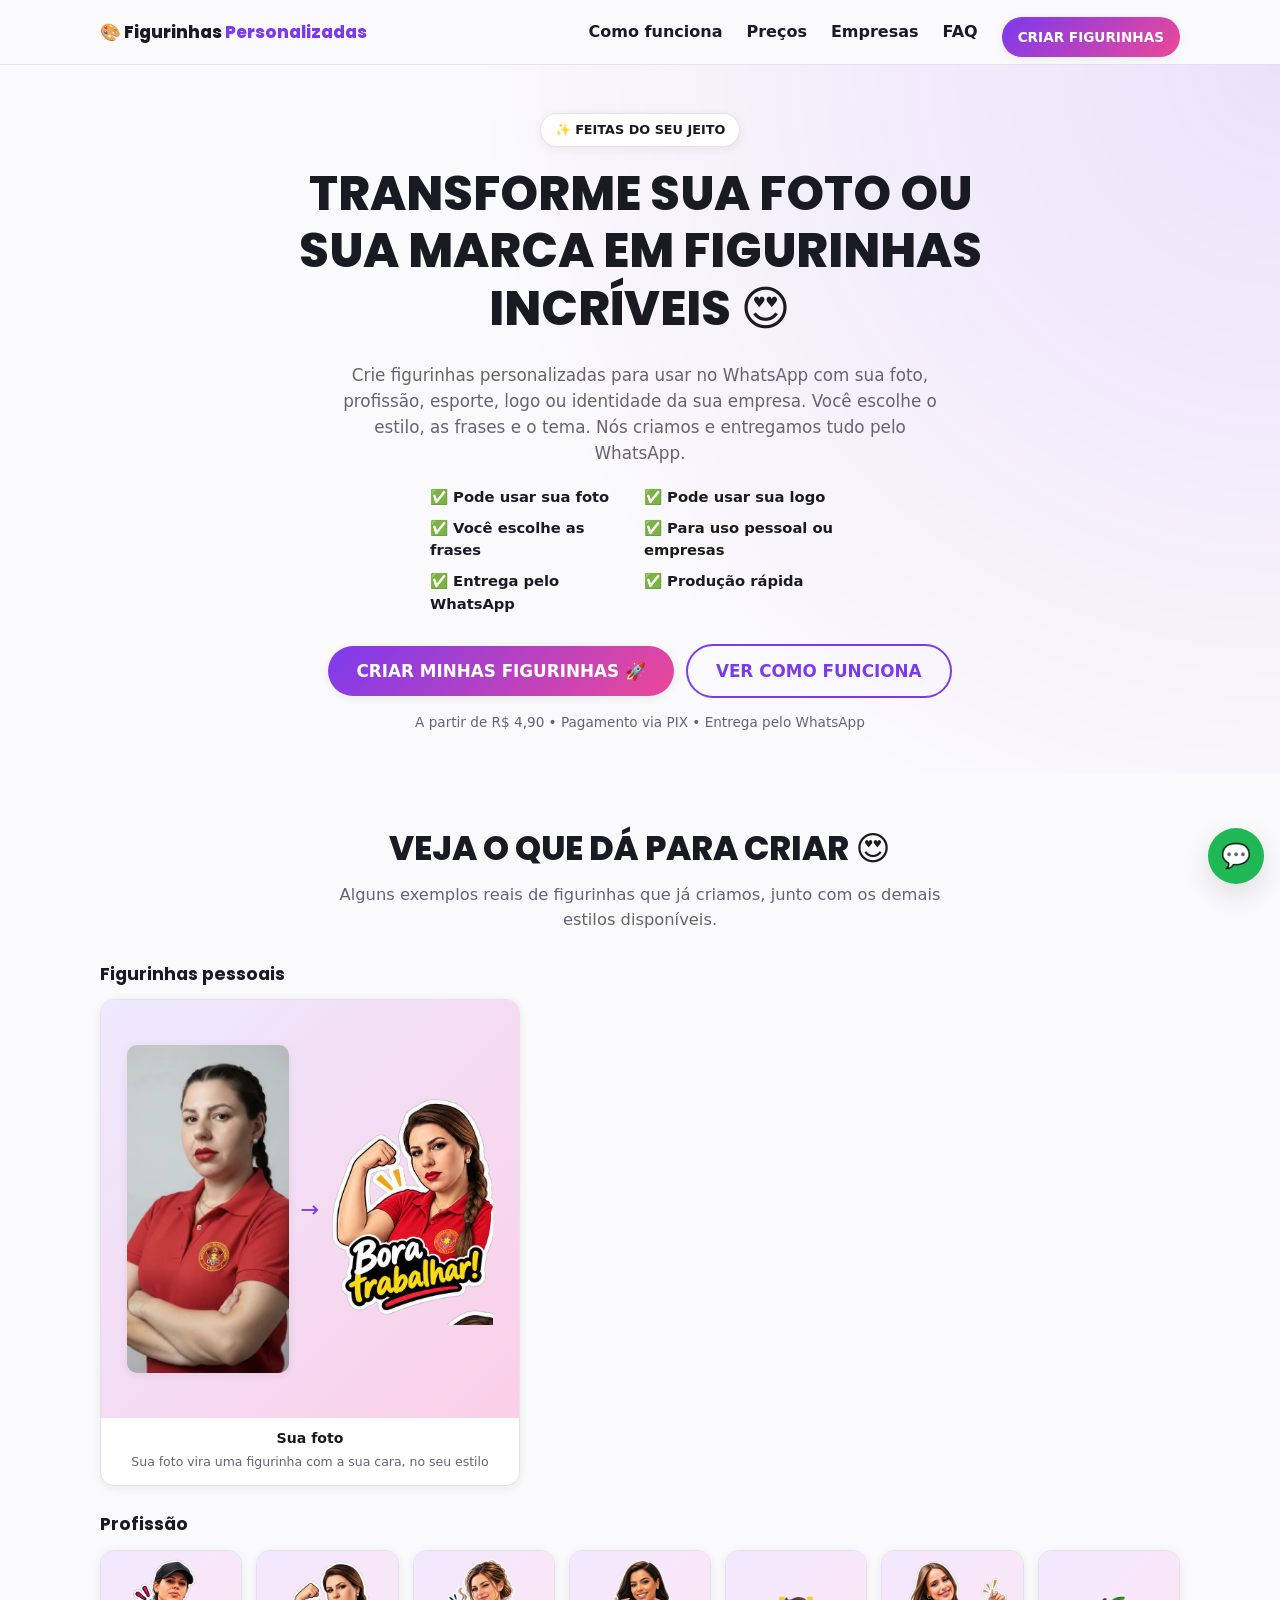
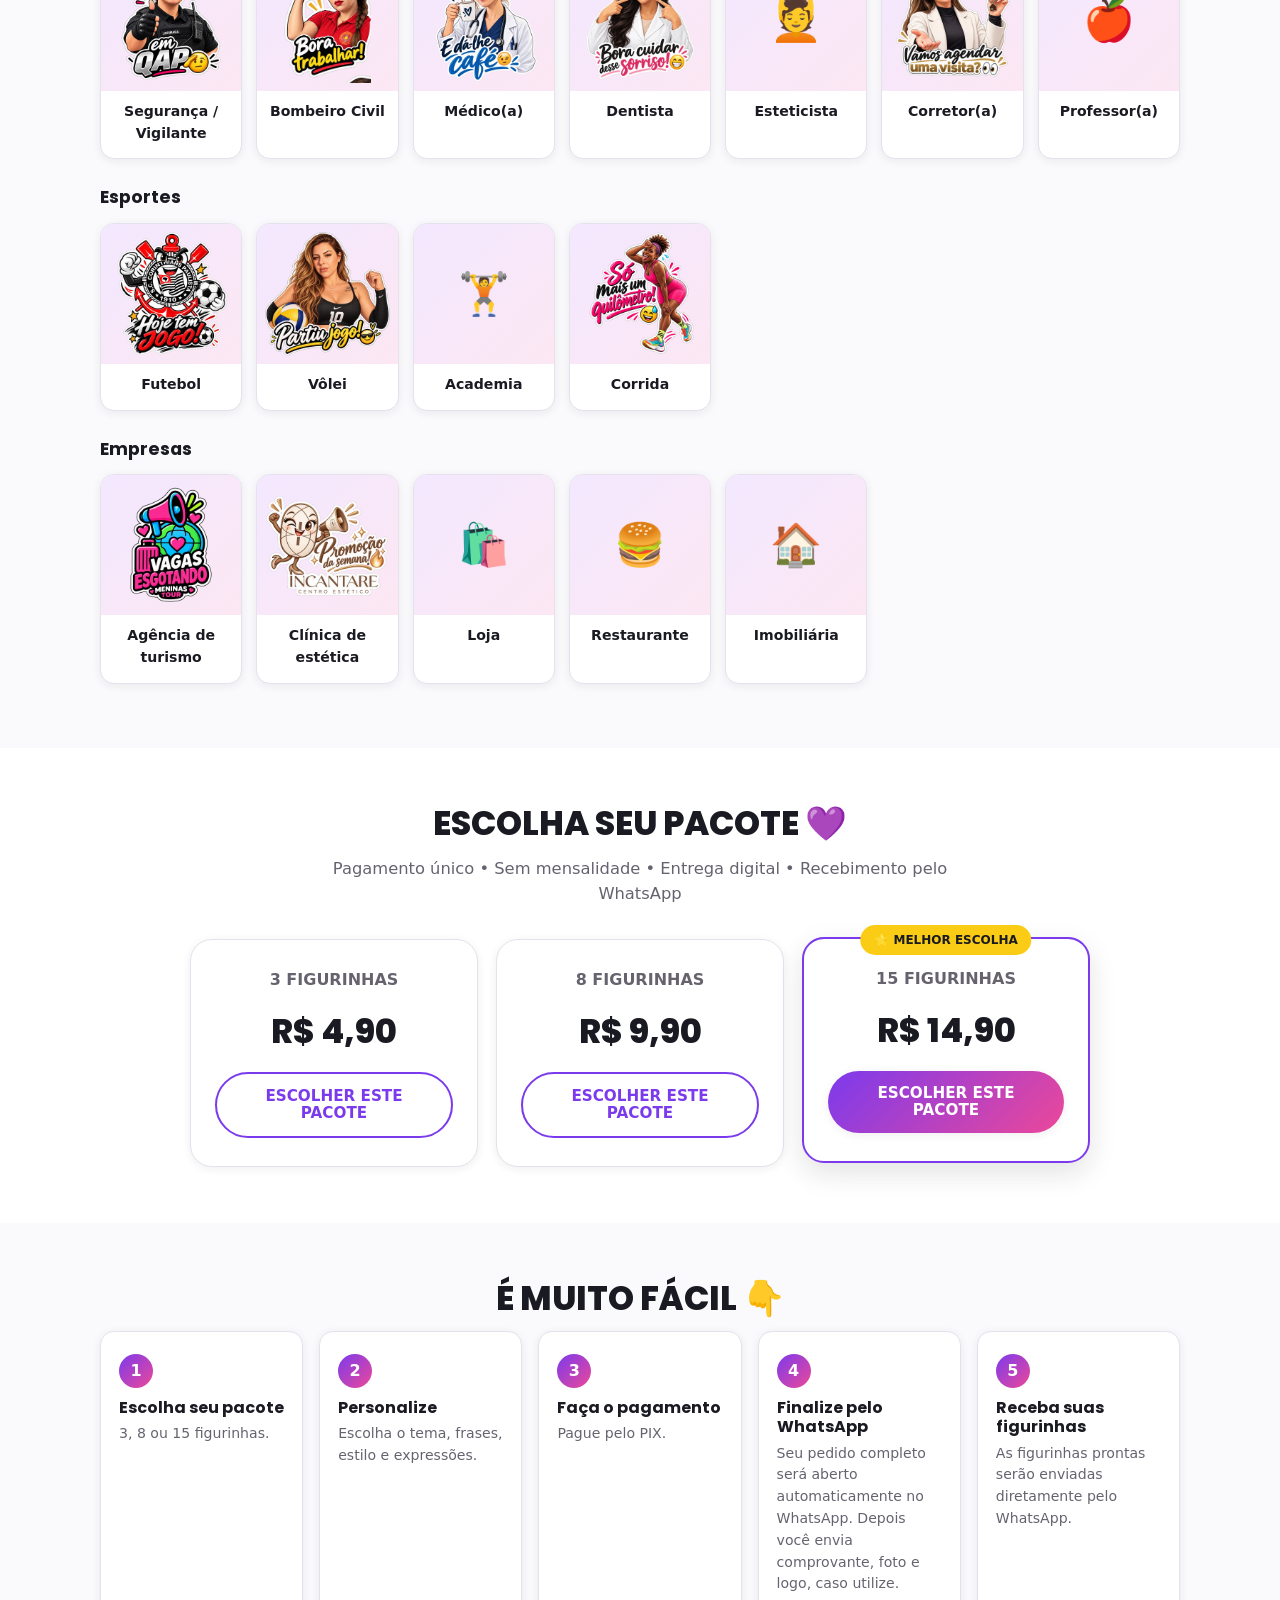
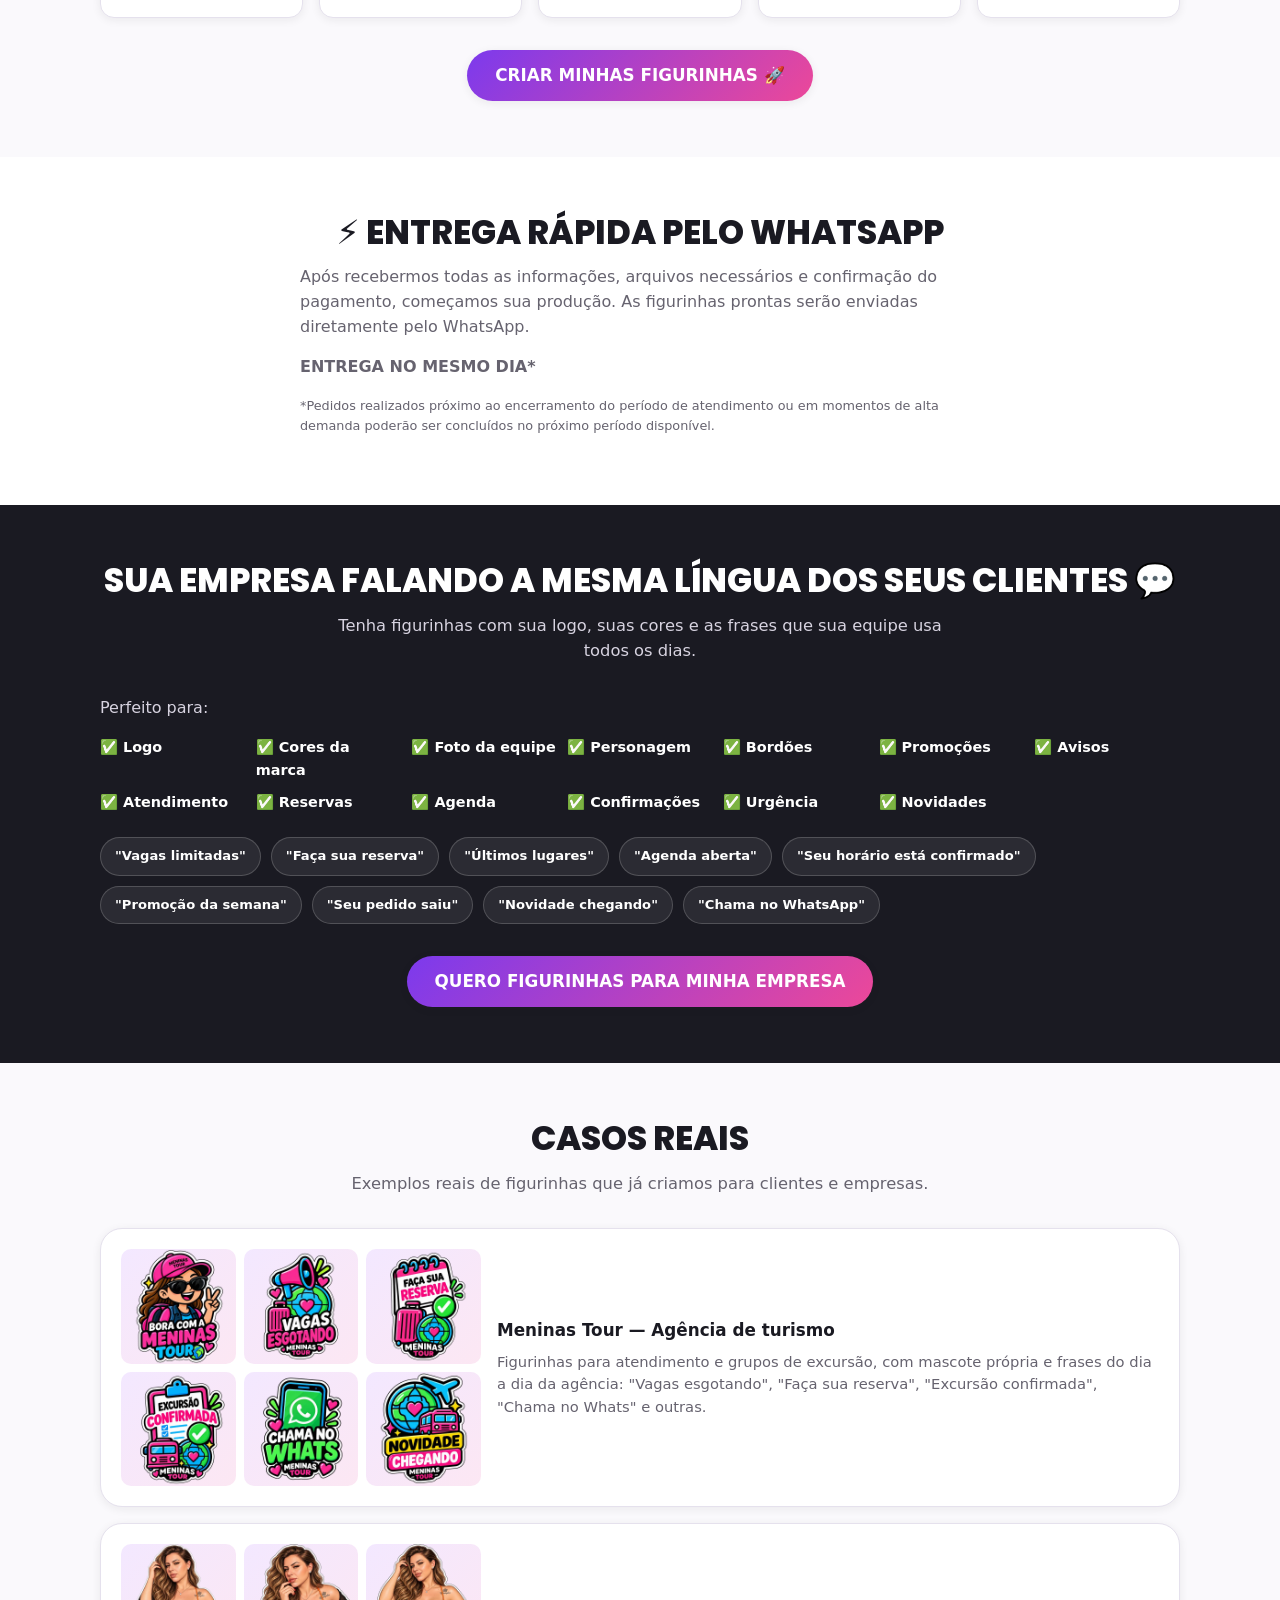
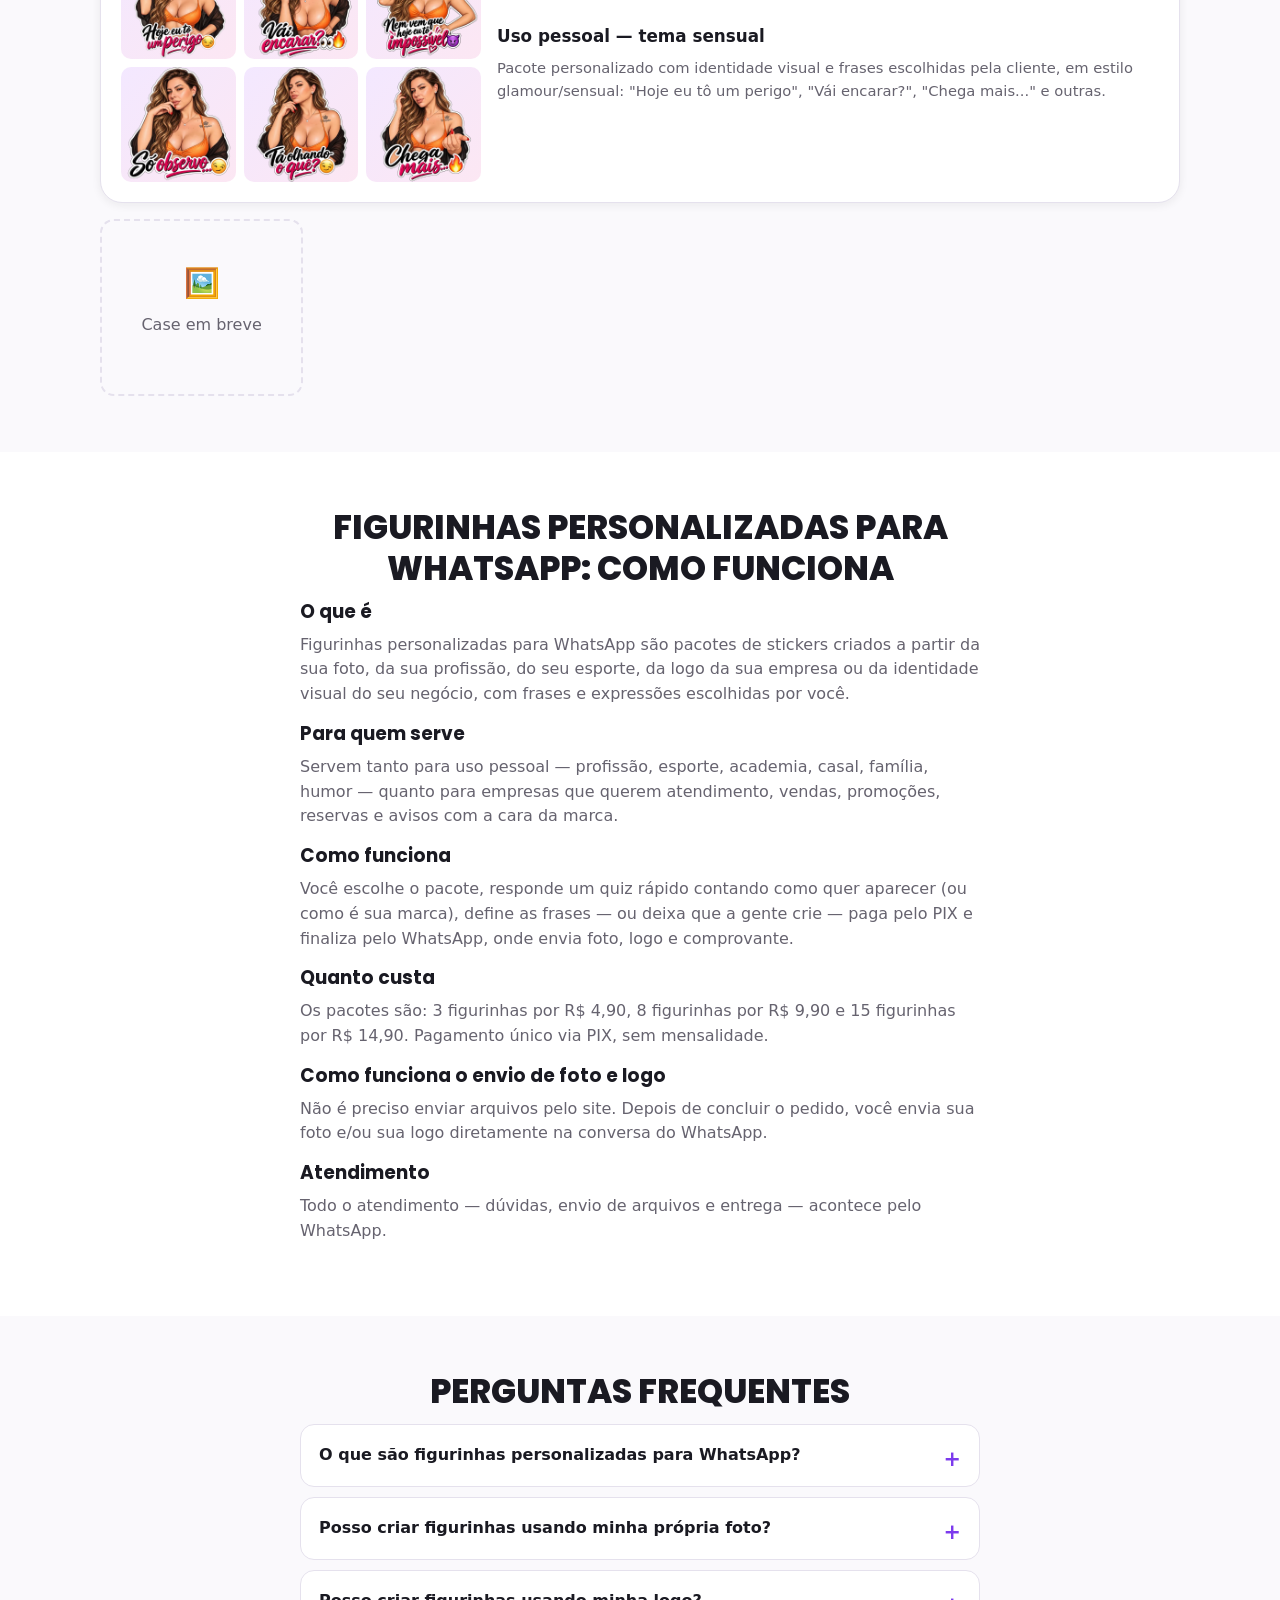
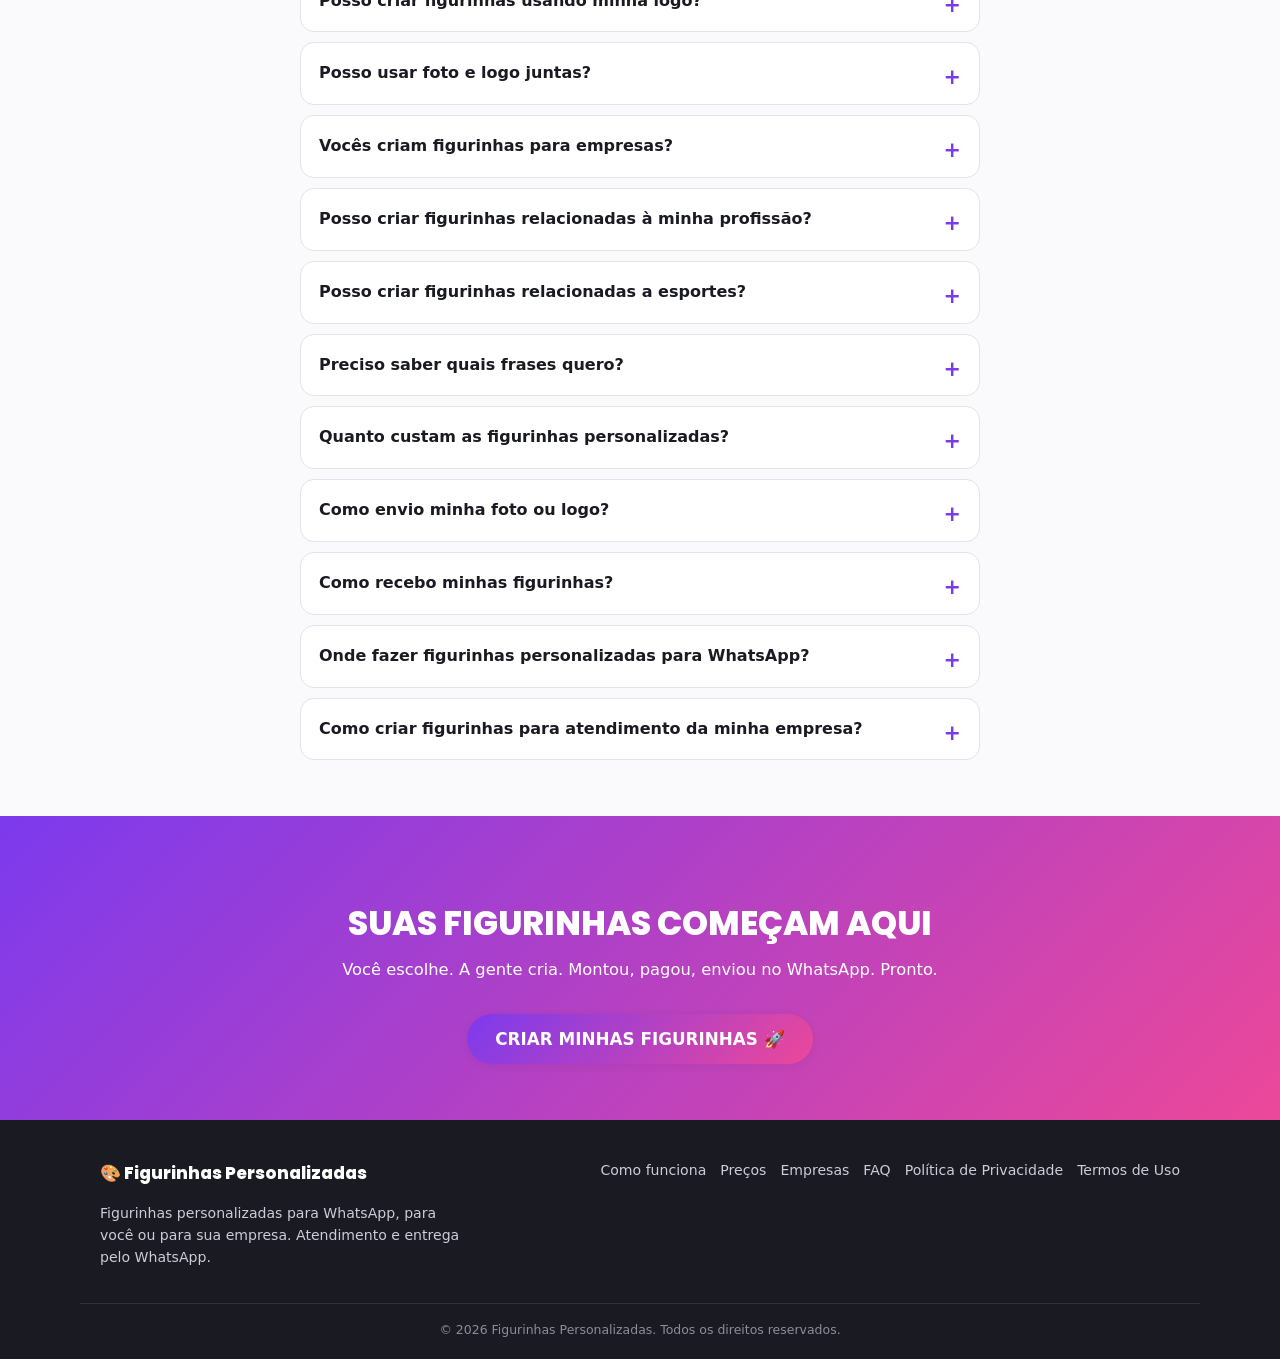
==== index.html @ 767bb5a0 "Adiciona foto real de corretor(a) de imóveis na seção Profissão Co-Authored-By: Claude Sonnet 5 <nor" ====
<!doctype html>
<html lang="pt-BR">
<head>
  <meta charset="UTF-8">
  <meta name="viewport" content="width=device-width, initial-scale=1, viewport-fit=cover">

  <title>Figurinhas Personalizadas para WhatsApp | Crie as Suas</title>
  <meta name="description" content="Crie figurinhas personalizadas para WhatsApp usando sua foto, profissão, esporte ou logo da empresa. Escolha suas frases e receba diretamente pelo WhatsApp.">
  <link rel="canonical" href="https://SEUDOMINIO.com/">
  <meta name="robots" content="index, follow">
  <meta name="author" content="Figurinhas Personalizadas">
  <meta name="theme-color" content="#1A1A22">

  <!-- Open Graph -->
  <meta property="og:type" content="website">
  <meta property="og:site_name" content="Figurinhas Personalizadas">
  <meta property="og:title" content="Figurinhas Personalizadas para WhatsApp | Crie as Suas">
  <meta property="og:description" content="Crie figurinhas personalizadas para WhatsApp usando sua foto, profissão, esporte ou logo da empresa. Escolha suas frases e receba diretamente pelo WhatsApp.">
  <meta property="og:url" content="https://SEUDOMINIO.com/">
  <meta property="og:image" content="https://SEUDOMINIO.com/assets/images/og-image.svg">
  <meta property="og:locale" content="pt_BR">

  <!-- Twitter Card -->
  <meta name="twitter:card" content="summary_large_image">
  <meta name="twitter:title" content="Figurinhas Personalizadas para WhatsApp | Crie as Suas">
  <meta name="twitter:description" content="Crie figurinhas personalizadas para WhatsApp usando sua foto, profissão, esporte ou logo da empresa.">
  <meta name="twitter:image" content="https://SEUDOMINIO.com/assets/images/og-image.svg">

  <!-- Ícones -->
  <link rel="icon" type="image/svg+xml" href="/assets/icons/favicon.svg">
  <link rel="apple-touch-icon" href="/assets/icons/favicon.svg">
  <link rel="manifest" href="/manifest.webmanifest">

  <!-- Fontes (peso mínimo, apenas para títulos) -->
  <link rel="preconnect" href="https://fonts.googleapis.com">
  <link rel="preconnect" href="https://fonts.gstatic.com" crossorigin>
  <link href="https://fonts.googleapis.com/css2?family=Poppins:wght@700;800&display=swap" rel="stylesheet">

  <link rel="stylesheet" href="/src/styles.css">

  <!-- Google Tag Manager -->
  <script>(function(w,d,s,l,i){w[l]=w[l]||[];w[l].push({'gtm.start':
  new Date().getTime(),event:'gtm.js'});var f=d.getElementsByTagName(s)[0],
  j=d.createElement(s),dl=l!='dataLayer'?'&l='+l:'';j.async=true;j.src=
  'https://www.googletagmanager.com/gtm.js?id='+i+dl;f.parentNode.insertBefore(j,f);
  })(window,document,'script','dataLayer','GTM-KJTQTVXZ');</script>
  <!-- End Google Tag Manager -->

  <!-- Schema.org: Organization -->
  <script type="application/ld+json">
  {
    "@context": "https://schema.org",
    "@type": "Organization",
    "name": "Figurinhas Personalizadas",
    "url": "https://SEUDOMINIO.com/",
    "logo": "https://SEUDOMINIO.com/assets/icons/favicon.svg",
    "description": "Criação de figurinhas personalizadas para WhatsApp, para uso pessoal e para empresas.",
    "areaServed": "BR",
    "availableLanguage": "pt-BR"
  }
  </script>

  <!-- Schema.org: WebSite -->
  <script type="application/ld+json">
  {
    "@context": "https://schema.org",
    "@type": "WebSite",
    "name": "Figurinhas Personalizadas",
    "url": "https://SEUDOMINIO.com/",
    "inLanguage": "pt-BR"
  }
  </script>

  <!-- Schema.org: Serviço e ofertas (pacotes) -->
  <script type="application/ld+json">
  {
    "@context": "https://schema.org",
    "@type": "Service",
    "serviceType": "Criação de figurinhas personalizadas para WhatsApp",
    "provider": {
      "@type": "Organization",
      "name": "Figurinhas Personalizadas"
    },
    "areaServed": "BR",
    "audience": {
      "@type": "Audience",
      "audienceType": "Pessoas físicas e empresas"
    },
    "offers": [
      { "@type": "Offer", "name": "Pacote com 3 figurinhas", "price": "4.90", "priceCurrency": "BRL", "availability": "https://schema.org/InStock" },
      { "@type": "Offer", "name": "Pacote com 8 figurinhas", "price": "9.90", "priceCurrency": "BRL", "availability": "https://schema.org/InStock" },
      { "@type": "Offer", "name": "Pacote com 15 figurinhas", "price": "14.90", "priceCurrency": "BRL", "availability": "https://schema.org/InStock" }
    ]
  }
  </script>

  <!-- Schema.org: FAQPage (reflete exatamente o conteúdo visível na seção FAQ) -->
  <script type="application/ld+json">
  {
    "@context": "https://schema.org",
    "@type": "FAQPage",
    "mainEntity": [
      { "@type": "Question", "name": "O que são figurinhas personalizadas para WhatsApp?", "acceptedAnswer": { "@type": "Answer", "text": "São figurinhas criadas especialmente para você ou sua empresa, utilizando sua foto, profissão, esporte, logo, identidade visual, frases e estilo." } },
      { "@type": "Question", "name": "Posso criar figurinhas usando minha própria foto?", "acceptedAnswer": { "@type": "Answer", "text": "Sim. Depois de finalizar seu pedido, você envia uma foto nítida pelo WhatsApp para utilizarmos como referência." } },
      { "@type": "Question", "name": "Posso criar figurinhas usando minha logo?", "acceptedAnswer": { "@type": "Answer", "text": "Sim. Empresas podem enviar sua logo e informar suas cores e estilo para criarmos figurinhas alinhadas à identidade da marca." } },
      { "@type": "Question", "name": "Posso usar foto e logo juntas?", "acceptedAnswer": { "@type": "Answer", "text": "Sim. É possível combinar personagem, foto, logo, cores da empresa e frases personalizadas." } },
      { "@type": "Question", "name": "Vocês criam figurinhas para empresas?", "acceptedAnswer": { "@type": "Answer", "text": "Sim. Criamos figurinhas para atendimento, vendas, promoções, reservas, avisos, grupos, clientes e outras necessidades comerciais." } },
      { "@type": "Question", "name": "Posso criar figurinhas relacionadas à minha profissão?", "acceptedAnswer": { "@type": "Answer", "text": "Sim. Podemos criar versões personalizadas para médicos, dentistas, corretores, esteticistas, professores, advogados, vendedores e diversas outras profissões." } },
      { "@type": "Question", "name": "Posso criar figurinhas relacionadas a esportes?", "acceptedAnswer": { "@type": "Answer", "text": "Sim. Futebol, vôlei, academia, corrida e diversos outros esportes podem ser utilizados como tema." } },
      { "@type": "Question", "name": "Preciso saber quais frases quero?", "acceptedAnswer": { "@type": "Answer", "text": "Não. Você pode escrever todas as frases, escolher somente algumas ou deixar que criemos as frases para você de acordo com seu estilo ou negócio." } },
      { "@type": "Question", "name": "Quanto custam as figurinhas personalizadas?", "acceptedAnswer": { "@type": "Answer", "text": "Atualmente os pacotes disponíveis são: 3 figurinhas por R$ 4,90, 8 figurinhas por R$ 9,90 e 15 figurinhas por R$ 14,90." } },
      { "@type": "Question", "name": "Como envio minha foto ou logo?", "acceptedAnswer": { "@type": "Answer", "text": "Depois de concluir o quiz e realizar o pagamento, você será direcionado para o WhatsApp. Basta enviar sua foto, logo e comprovante diretamente na conversa." } },
      { "@type": "Question", "name": "Como recebo minhas figurinhas?", "acceptedAnswer": { "@type": "Answer", "text": "As figurinhas prontas são enviadas diretamente pelo WhatsApp." } },
      { "@type": "Question", "name": "Onde fazer figurinhas personalizadas para WhatsApp?", "acceptedAnswer": { "@type": "Answer", "text": "Aqui mesmo: você monta seu pedido em poucos passos nesta página, paga pelo PIX e finaliza pelo WhatsApp." } },
      { "@type": "Question", "name": "Como criar figurinhas para atendimento da minha empresa?", "acceptedAnswer": { "@type": "Answer", "text": "Escolha a opção 'Para minha empresa' no quiz, informe seu segmento e conte como sua equipe atende os clientes. Criamos figurinhas com frases de atendimento, promoções e avisos." } }
    ]
  }
  </script>
</head>
<body>
  <a class="skip-link" href="#conteudo-principal">Pular para o conteúdo</a>

  <!-- Google Tag Manager (noscript) -->
  <noscript><iframe src="https://www.googletagmanager.com/ns.html?id=GTM-KJTQTVXZ"
  height="0" width="0" style="display:none;visibility:hidden"></iframe></noscript>
  <!-- End Google Tag Manager (noscript) -->

  <header class="site-header">
    <div class="container site-header-inner">
      <a href="#hero" class="brand">🎨 Figurinhas <span>Personalizadas</span></a>

      <button type="button" id="menu-toggle" class="menu-toggle" aria-expanded="false" aria-controls="site-nav" aria-label="Abrir menu">
        <span></span><span></span><span></span>
      </button>

      <nav id="site-nav" class="site-nav" aria-label="Navegação principal">
        <a href="#como-funciona">Como funciona</a>
        <a href="#precos">Preços</a>
        <a href="#empresas">Empresas</a>
        <a href="#faq">FAQ</a>
        <button type="button" class="btn btn-primary btn-sm" data-open-quiz>CRIAR FIGURINHAS</button>
      </nav>
    </div>
  </header>

  <main id="conteudo-principal">

    <!-- ============ HERO ============ -->
    <section id="hero" class="hero">
      <div class="container hero-inner">
        <span class="badge">✨ FEITAS DO SEU JEITO</span>
        <h1>TRANSFORME SUA FOTO OU SUA MARCA EM FIGURINHAS INCRÍVEIS 😍</h1>
        <p class="hero-subtitle">
          Crie figurinhas personalizadas para usar no WhatsApp com sua foto, profissão, esporte, logo ou identidade da sua empresa.
          Você escolhe o estilo, as frases e o tema. Nós criamos e entregamos tudo pelo WhatsApp.
        </p>

        <ul class="hero-highlights">
          <li>✅ Pode usar sua foto</li>
          <li>✅ Pode usar sua logo</li>
          <li>✅ Você escolhe as frases</li>
          <li>✅ Para uso pessoal ou empresas</li>
          <li>✅ Entrega pelo WhatsApp</li>
          <li>✅ Produção rápida</li>
        </ul>

        <div class="hero-ctas">
          <button type="button" class="btn btn-primary btn-lg" data-open-quiz>CRIAR MINHAS FIGURINHAS 🚀</button>
          <a href="#como-funciona" class="btn btn-outline btn-lg">VER COMO FUNCIONA</a>
        </div>
        <p class="hero-microtext">A partir de R$ 4,90 • Pagamento via PIX • Entrega pelo WhatsApp</p>

        <noscript>
          <p class="noscript-notice">Ative o JavaScript para usar o quiz interativo. Você também pode falar diretamente pelo WhatsApp usando o botão no canto da tela.</p>
        </noscript>
      </div>
    </section>

    <!-- ============ EXEMPLOS VISUAIS ============ -->
    <section id="exemplos" class="section">
      <div class="container">
        <h2 class="section-title">VEJA O QUE DÁ PARA CRIAR 😍</h2>
        <p class="section-subtitle">Alguns exemplos reais de figurinhas que já criamos, junto com os demais estilos disponíveis.</p>

        <h3 class="group-title">Figurinhas pessoais</h3>
        <div class="examples-grid">
          <figure class="example-card example-card--wide">
            <div class="example-visual example-visual--split">
              <img class="before-img" src="/assets/images/exemplo-antes-foto-real.webp" alt="Foto real de cliente antes de virar figurinha" loading="lazy" width="511" height="700">
              <span class="split-arrow" aria-hidden="true">→</span>
              <img class="after-img" src="/assets/images/exemplo-bombeiro-civil.webp" alt="Figurinha personalizada gerada a partir da foto, com a frase Bora trabalhar" loading="lazy" width="455" height="650">
            </div>
            <figcaption>
              <span class="example-title">Sua foto</span>
              <span class="example-desc">Sua foto vira uma figurinha com a sua cara, no seu estilo</span>
            </figcaption>
          </figure>
        </div>

        <h3 class="group-title">Profissão</h3>
        <div class="examples-grid">
          <figure class="example-card">
            <div class="example-visual"><img src="/assets/images/exemplo-seguranca-vigilante.webp" alt="Figurinha personalizada de segurança/vigilante com a frase Em QAP" loading="lazy" width="700" height="700"></div>
            <figcaption><span class="example-title">Segurança / Vigilante</span></figcaption>
          </figure>
          <figure class="example-card">
            <div class="example-visual"><img src="/assets/images/exemplo-bombeiro-civil.webp" alt="Figurinha personalizada de bombeiro civil com a frase Bora trabalhar" loading="lazy" width="455" height="650"></div>
            <figcaption><span class="example-title">Bombeiro Civil</span></figcaption>
          </figure>
          <figure class="example-card">
            <div class="example-visual"><img src="/assets/images/exemplo-medica.webp" alt="Figurinha personalizada de médica com jaleco e estetoscópio com a frase E dá-lhe café" loading="lazy" width="700" height="700"></div>
            <figcaption><span class="example-title">Médico(a)</span></figcaption>
          </figure>
          <figure class="example-card">
            <div class="example-visual"><img src="/assets/images/exemplo-dentista.webp" alt="Figurinha personalizada de dentista de jaleco com a frase Bora cuidar desse sorriso" loading="lazy" width="700" height="700"></div>
            <figcaption><span class="example-title">Dentista</span></figcaption>
          </figure>
          <figure class="example-card"><div class="example-visual" aria-hidden="true">💆</div><figcaption><span class="example-title">Esteticista</span></figcaption></figure>
          <figure class="example-card">
            <div class="example-visual"><img src="/assets/images/exemplo-corretor.webp" alt="Figurinha personalizada de corretora de imóveis com a frase Vamos agendar uma visita" loading="lazy" width="700" height="700"></div>
            <figcaption><span class="example-title">Corretor(a)</span></figcaption>
          </figure>
          <figure class="example-card"><div class="example-visual" aria-hidden="true">🍎</div><figcaption><span class="example-title">Professor(a)</span></figcaption></figure>
        </div>

        <h3 class="group-title">Esportes</h3>
        <div class="examples-grid">
          <figure class="example-card">
            <div class="example-visual"><img src="/assets/images/exemplo-futebol.webp" alt="Figurinha personalizada de torcedor de futebol com a frase Hoje tem jogo" loading="lazy" width="700" height="700"></div>
            <figcaption><span class="example-title">Futebol</span></figcaption>
          </figure>
          <figure class="example-card">
            <div class="example-visual"><img src="/assets/images/exemplo-volei.webp" alt="Figurinha personalizada de jogadora de vôlei com a frase Partiu jogo" loading="lazy" width="700" height="700"></div>
            <figcaption><span class="example-title">Vôlei</span></figcaption>
          </figure>
          <figure class="example-card"><div class="example-visual" aria-hidden="true">🏋️</div><figcaption><span class="example-title">Academia</span></figcaption></figure>
          <figure class="example-card">
            <div class="example-visual"><img src="/assets/images/exemplo-corrida.webp" alt="Figurinha personalizada de corredora com a frase Só mais um quilômetro" loading="lazy" width="700" height="700"></div>
            <figcaption><span class="example-title">Corrida</span></figcaption>
          </figure>
        </div>

        <h3 class="group-title">Empresas</h3>
        <div class="examples-grid">
          <figure class="example-card">
            <div class="example-visual"><img src="/assets/images/exemplo-agencia-turismo.webp" alt="Figurinha personalizada da Meninas Tour, agência de turismo, com a frase Vagas esgotando" loading="lazy" width="700" height="700"></div>
            <figcaption><span class="example-title">Agência de turismo</span></figcaption>
          </figure>
          <figure class="example-card">
            <div class="example-visual"><img src="/assets/images/exemplo-clinica-estetica.webp" alt="Figurinha com mascote da Incantare Centro Estético com a frase Promoção da semana" loading="lazy" width="700" height="700"></div>
            <figcaption><span class="example-title">Clínica de estética</span></figcaption>
          </figure>
          <figure class="example-card"><div class="example-visual" aria-hidden="true">🛍️</div><figcaption><span class="example-title">Loja</span></figcaption></figure>
          <figure class="example-card"><div class="example-visual" aria-hidden="true">🍔</div><figcaption><span class="example-title">Restaurante</span></figcaption></figure>
          <figure class="example-card"><div class="example-visual" aria-hidden="true">🏠</div><figcaption><span class="example-title">Imobiliária</span></figcaption></figure>
        </div>
      </div>
    </section>

    <!-- ============ PREÇOS ============ -->
    <!-- Sincronize sempre estes valores com PLANS em src/config.js -->
    <section id="precos" class="section section--alt">
      <div class="container">
        <h2 class="section-title">ESCOLHA SEU PACOTE 💜</h2>
        <p class="section-subtitle">Pagamento único • Sem mensalidade • Entrega digital • Recebimento pelo WhatsApp</p>

        <div class="pricing-grid">
          <div class="pricing-card">
            <span class="pricing-qty">3 FIGURINHAS</span>
            <span class="pricing-price">R$ 4,90</span>
            <button type="button" class="btn btn-outline btn-block" data-open-quiz data-package="3">ESCOLHER ESTE PACOTE</button>
          </div>
          <div class="pricing-card">
            <span class="pricing-qty">8 FIGURINHAS</span>
            <span class="pricing-price">R$ 9,90</span>
            <button type="button" class="btn btn-outline btn-block" data-open-quiz data-package="8">ESCOLHER ESTE PACOTE</button>
          </div>
          <div class="pricing-card pricing-card--highlight">
            <span class="pricing-badge">⭐ MELHOR ESCOLHA</span>
            <span class="pricing-qty">15 FIGURINHAS</span>
            <span class="pricing-price">R$ 14,90</span>
            <button type="button" class="btn btn-primary btn-block" data-open-quiz data-package="15">ESCOLHER ESTE PACOTE</button>
          </div>
        </div>
      </div>
    </section>

    <!-- ============ COMO FUNCIONA ============ -->
    <section id="como-funciona" class="section">
      <div class="container">
        <h2 class="section-title">É MUITO FÁCIL 👇</h2>

        <ol class="steps-list">
          <li class="step-card">
            <span class="step-number">1</span>
            <h3>Escolha seu pacote</h3>
            <p>3, 8 ou 15 figurinhas.</p>
          </li>
          <li class="step-card">
            <span class="step-number">2</span>
            <h3>Personalize</h3>
            <p>Escolha o tema, frases, estilo e expressões.</p>
          </li>
          <li class="step-card">
            <span class="step-number">3</span>
            <h3>Faça o pagamento</h3>
            <p>Pague pelo PIX.</p>
          </li>
          <li class="step-card">
            <span class="step-number">4</span>
            <h3>Finalize pelo WhatsApp</h3>
            <p>Seu pedido completo será aberto automaticamente no WhatsApp. Depois você envia comprovante, foto e logo, caso utilize.</p>
          </li>
          <li class="step-card">
            <span class="step-number">5</span>
            <h3>Receba suas figurinhas</h3>
            <p>As figurinhas prontas serão enviadas diretamente pelo WhatsApp.</p>
          </li>
        </ol>

        <div class="center-cta">
          <button type="button" class="btn btn-primary btn-lg" data-open-quiz>CRIAR MINHAS FIGURINHAS 🚀</button>
        </div>
      </div>
    </section>

    <!-- ============ ENTREGA ============ -->
    <section class="section section--alt">
      <div class="container narrow">
        <h2 class="section-title">⚡ ENTREGA RÁPIDA PELO WHATSAPP</h2>
        <p class="section-paragraph">
          Após recebermos todas as informações, arquivos necessários e confirmação do pagamento, começamos sua produção.
          As figurinhas prontas serão enviadas diretamente pelo WhatsApp.
        </p>
        <p class="section-paragraph"><strong>ENTREGA NO MESMO DIA*</strong></p>
        <p class="fine-print">*Pedidos realizados próximo ao encerramento do período de atendimento ou em momentos de alta demanda poderão ser concluídos no próximo período disponível.</p>
      </div>
    </section>

    <!-- ============ EMPRESAS ============ -->
    <section id="empresas" class="section section--dark">
      <div class="container">
        <h2 class="section-title">SUA EMPRESA FALANDO A MESMA LÍNGUA DOS SEUS CLIENTES 💬</h2>
        <p class="section-subtitle">Tenha figurinhas com sua logo, suas cores e as frases que sua equipe usa todos os dias.</p>

        <p class="section-paragraph">Perfeito para:</p>
        <ul class="check-grid">
          <li>✅ Logo</li>
          <li>✅ Cores da marca</li>
          <li>✅ Foto da equipe</li>
          <li>✅ Personagem</li>
          <li>✅ Bordões</li>
          <li>✅ Promoções</li>
          <li>✅ Avisos</li>
          <li>✅ Atendimento</li>
          <li>✅ Reservas</li>
          <li>✅ Agenda</li>
          <li>✅ Confirmações</li>
          <li>✅ Urgência</li>
          <li>✅ Novidades</li>
        </ul>

        <div class="chips-row">
          <span class="chip">"Vagas limitadas"</span>
          <span class="chip">"Faça sua reserva"</span>
          <span class="chip">"Últimos lugares"</span>
          <span class="chip">"Agenda aberta"</span>
          <span class="chip">"Seu horário está confirmado"</span>
          <span class="chip">"Promoção da semana"</span>
          <span class="chip">"Seu pedido saiu"</span>
          <span class="chip">"Novidade chegando"</span>
          <span class="chip">"Chama no WhatsApp"</span>
        </div>

        <div class="center-cta">
          <button type="button" class="btn btn-primary btn-lg" data-open-quiz data-order-type="business">QUERO FIGURINHAS PARA MINHA EMPRESA</button>
        </div>
      </div>
    </section>

    <!-- ============ CASOS REAIS (estrutura preparada) ============ -->
    <section id="casos" class="section">
      <div class="container">
        <h2 class="section-title">CASOS REAIS</h2>
        <p class="section-subtitle">Exemplos reais de figurinhas que já criamos para clientes e empresas.</p>
        <div class="cases-grid">
          <div class="case-card case-card--real">
            <div class="case-gallery">
              <img src="/assets/images/casos/meninas-tour/06-mascote.webp" alt="Mascote da Meninas Tour, agência de turismo" loading="lazy" width="500" height="500">
              <img src="/assets/images/casos/meninas-tour/01-vagas-esgotando.webp" alt="Figurinha Meninas Tour: Vagas esgotando" loading="lazy" width="500" height="500">
              <img src="/assets/images/casos/meninas-tour/03-faca-sua-reserva.webp" alt="Figurinha Meninas Tour: Faça sua reserva" loading="lazy" width="500" height="500">
              <img src="/assets/images/casos/meninas-tour/04-excursao-confirmada.webp" alt="Figurinha Meninas Tour: Excursão confirmada" loading="lazy" width="500" height="500">
              <img src="/assets/images/casos/meninas-tour/05-chama-no-whats.webp" alt="Figurinha Meninas Tour: Chama no Whats" loading="lazy" width="500" height="500">
              <img src="/assets/images/casos/meninas-tour/02-novidade-chegando.webp" alt="Figurinha Meninas Tour: Novidade chegando" loading="lazy" width="500" height="500">
            </div>
            <div class="case-info">
              <span class="case-segment">Meninas Tour — Agência de turismo</span>
              <p class="case-desc">Figurinhas para atendimento e grupos de excursão, com mascote própria e frases do dia a dia da agência: "Vagas esgotando", "Faça sua reserva", "Excursão confirmada", "Chama no Whats" e outras.</p>
            </div>
          </div>
          <div class="case-card case-card--real">
            <div class="case-gallery">
              <img src="/assets/images/casos/pacote-sensual/01-hoje-eu-to-um-perigo.webp" alt="Figurinha personalizada estilo sensual com a frase Hoje eu tô um perigo" loading="lazy" width="500" height="500">
              <img src="/assets/images/casos/pacote-sensual/02-vai-encarar.webp" alt="Figurinha personalizada estilo sensual com a frase Vái encarar" loading="lazy" width="500" height="500">
              <img src="/assets/images/casos/pacote-sensual/03-hoje-eu-to-impossivel.webp" alt="Figurinha personalizada estilo sensual com a frase Hoje eu tô impossível" loading="lazy" width="500" height="500">
              <img src="/assets/images/casos/pacote-sensual/04-so-observo.webp" alt="Figurinha personalizada estilo sensual com a frase Só observo" loading="lazy" width="500" height="500">
              <img src="/assets/images/casos/pacote-sensual/05-ta-olhando-o-que.webp" alt="Figurinha personalizada estilo sensual com a frase Tá olhando o quê" loading="lazy" width="500" height="500">
              <img src="/assets/images/casos/pacote-sensual/06-chega-mais.webp" alt="Figurinha personalizada estilo sensual com a frase Chega mais" loading="lazy" width="500" height="500">
            </div>
            <div class="case-info">
              <span class="case-segment">Uso pessoal — tema sensual</span>
              <p class="case-desc">Pacote personalizado com identidade visual e frases escolhidas pela cliente, em estilo glamour/sensual: "Hoje eu tô um perigo", "Vái encarar?", "Chega mais..." e outras.</p>
            </div>
          </div>
          <div class="case-card case-card--empty">
            <span class="case-placeholder-icon">🖼️</span>
            <p>Case em breve</p>
          </div>
        </div>
      </div>
    </section>

    <!-- ============ CONTEÚDO PARA BUSCA / IA (GEO) ============ -->
    <section class="section section--alt">
      <div class="container narrow">
        <h2 class="section-title">FIGURINHAS PERSONALIZADAS PARA WHATSAPP: COMO FUNCIONA</h2>

        <h3>O que é</h3>
        <p class="section-paragraph">Figurinhas personalizadas para WhatsApp são pacotes de stickers criados a partir da sua foto, da sua profissão, do seu esporte, da logo da sua empresa ou da identidade visual do seu negócio, com frases e expressões escolhidas por você.</p>

        <h3>Para quem serve</h3>
        <p class="section-paragraph">Servem tanto para uso pessoal — profissão, esporte, academia, casal, família, humor — quanto para empresas que querem atendimento, vendas, promoções, reservas e avisos com a cara da marca.</p>

        <h3>Como funciona</h3>
        <p class="section-paragraph">Você escolhe o pacote, responde um quiz rápido contando como quer aparecer (ou como é sua marca), define as frases — ou deixa que a gente crie — paga pelo PIX e finaliza pelo WhatsApp, onde envia foto, logo e comprovante.</p>

        <h3>Quanto custa</h3>
        <p class="section-paragraph">Os pacotes são: 3 figurinhas por R$ 4,90, 8 figurinhas por R$ 9,90 e 15 figurinhas por R$ 14,90. Pagamento único via PIX, sem mensalidade.</p>

        <h3>Como funciona o envio de foto e logo</h3>
        <p class="section-paragraph">Não é preciso enviar arquivos pelo site. Depois de concluir o pedido, você envia sua foto e/ou sua logo diretamente na conversa do WhatsApp.</p>

        <h3>Atendimento</h3>
        <p class="section-paragraph">Todo o atendimento — dúvidas, envio de arquivos e entrega — acontece pelo WhatsApp.</p>
      </div>
    </section>

    <!-- ============ FAQ ============ -->
    <section id="faq" class="section">
      <div class="container narrow">
        <h2 class="section-title">PERGUNTAS FREQUENTES</h2>

        <div class="faq-list">
          <details class="faq-item">
            <summary>O que são figurinhas personalizadas para WhatsApp?</summary>
            <p>São figurinhas criadas especialmente para você ou sua empresa, utilizando sua foto, profissão, esporte, logo, identidade visual, frases e estilo.</p>
          </details>
          <details class="faq-item">
            <summary>Posso criar figurinhas usando minha própria foto?</summary>
            <p>Sim. Depois de finalizar seu pedido, você envia uma foto nítida pelo WhatsApp para utilizarmos como referência.</p>
          </details>
          <details class="faq-item">
            <summary>Posso criar figurinhas usando minha logo?</summary>
            <p>Sim. Empresas podem enviar sua logo e informar suas cores e estilo para criarmos figurinhas alinhadas à identidade da marca.</p>
          </details>
          <details class="faq-item">
            <summary>Posso usar foto e logo juntas?</summary>
            <p>Sim. É possível combinar personagem, foto, logo, cores da empresa e frases personalizadas.</p>
          </details>
          <details class="faq-item">
            <summary>Vocês criam figurinhas para empresas?</summary>
            <p>Sim. Criamos figurinhas para atendimento, vendas, promoções, reservas, avisos, grupos, clientes e outras necessidades comerciais.</p>
          </details>
          <details class="faq-item">
            <summary>Posso criar figurinhas relacionadas à minha profissão?</summary>
            <p>Sim. Podemos criar versões personalizadas para médicos, dentistas, corretores, esteticistas, professores, advogados, vendedores e diversas outras profissões.</p>
          </details>
          <details class="faq-item">
            <summary>Posso criar figurinhas relacionadas a esportes?</summary>
            <p>Sim. Futebol, vôlei, academia, corrida e diversos outros esportes podem ser utilizados como tema.</p>
          </details>
          <details class="faq-item">
            <summary>Preciso saber quais frases quero?</summary>
            <p>Não. Você pode escrever todas as frases, escolher somente algumas ou deixar que criemos as frases para você de acordo com seu estilo ou negócio.</p>
          </details>
          <details class="faq-item">
            <summary>Quanto custam as figurinhas personalizadas?</summary>
            <p>Atualmente os pacotes disponíveis são: 3 figurinhas por R$ 4,90, 8 figurinhas por R$ 9,90 e 15 figurinhas por R$ 14,90.</p>
          </details>
          <details class="faq-item">
            <summary>Como envio minha foto ou logo?</summary>
            <p>Depois de concluir o quiz e realizar o pagamento, você será direcionado para o WhatsApp. Basta enviar sua foto, logo e comprovante diretamente na conversa.</p>
          </details>
          <details class="faq-item">
            <summary>Como recebo minhas figurinhas?</summary>
            <p>As figurinhas prontas são enviadas diretamente pelo WhatsApp.</p>
          </details>
          <details class="faq-item">
            <summary>Onde fazer figurinhas personalizadas para WhatsApp?</summary>
            <p>Aqui mesmo: você monta seu pedido em poucos passos nesta página, paga pelo PIX e finaliza pelo WhatsApp.</p>
          </details>
          <details class="faq-item">
            <summary>Como criar figurinhas para atendimento da minha empresa?</summary>
            <p>Escolha a opção "Para minha empresa" no quiz, informe seu segmento e conte como sua equipe atende os clientes. Criamos figurinhas com frases de atendimento, promoções e avisos.</p>
          </details>
        </div>
      </div>
    </section>

    <!-- ============ CTA FINAL ============ -->
    <section class="section cta-final">
      <div class="container narrow center-cta">
        <h2 class="section-title">SUAS FIGURINHAS COMEÇAM AQUI</h2>
        <p class="section-subtitle">Você escolhe. A gente cria. Montou, pagou, enviou no WhatsApp. Pronto.</p>
        <button type="button" class="btn btn-primary btn-lg" data-open-quiz>CRIAR MINHAS FIGURINHAS 🚀</button>
      </div>
    </section>
  </main>

  <footer class="site-footer">
    <div class="container footer-inner">
      <div>
        <p class="brand">🎨 Figurinhas Personalizadas</p>
        <p class="footer-text">Figurinhas personalizadas para WhatsApp, para você ou para sua empresa. Atendimento e entrega pelo WhatsApp.</p>
      </div>
      <nav class="footer-links" aria-label="Links do rodapé">
        <a href="#como-funciona">Como funciona</a>
        <a href="#precos">Preços</a>
        <a href="#empresas">Empresas</a>
        <a href="#faq">FAQ</a>
        <a href="/privacy/">Política de Privacidade</a>
        <a href="/terms/">Termos de Uso</a>
      </nav>
    </div>
    <p class="footer-copy">© <span id="footer-year"></span> Figurinhas Personalizadas. Todos os direitos reservados.</p>
  </footer>

  <!-- ============ BOTÃO FLUTUANTE WHATSAPP ============ -->
  <button type="button" class="whatsapp-float" data-generic-whatsapp aria-label="Falar no WhatsApp">💬</button>

  <!-- ============ BARRA FIXA MOBILE ============ -->
  <div id="sticky-cta" class="sticky-cta">
    <span class="sticky-cta-text">A PARTIR DE R$ 4,90</span>
    <button type="button" class="btn btn-primary btn-sm" data-open-quiz>CRIAR MINHAS FIGURINHAS</button>
  </div>

  <!-- ============ BANNER DE RETOMADA DO PEDIDO ============ -->
  <div id="resume-banner" class="resume-banner" hidden>
    <div class="resume-banner-card">
      <p id="resume-banner-title">Encontramos um pedido que você estava montando. Deseja continuar?</p>
      <div class="resume-banner-actions">
        <button type="button" id="resume-continue" class="btn btn-primary">CONTINUAR PEDIDO</button>
        <button type="button" id="resume-restart" class="btn btn-ghost">RECOMEÇAR</button>
      </div>
    </div>
  </div>

  <!-- ============ QUIZ (full-screen) ============ -->
  <div id="quiz-overlay" class="quiz-overlay" hidden role="dialog" aria-modal="true" aria-label="Monte suas figurinhas personalizadas">
    <div class="quiz-card">
      <div class="quiz-header">
        <span class="quiz-logo">🎨 Figurinhas</span>
        <button type="button" id="quiz-close" class="quiz-close" aria-label="Fechar quiz">✕</button>
      </div>
      <div class="quiz-progress-wrap">
        <span id="quiz-step-label" class="quiz-step-label">Etapa 1 de 8</span>
        <div class="quiz-progress-bar"><div id="quiz-progress-fill" class="quiz-progress-fill"></div></div>
      </div>

      <div id="quiz-body" class="quiz-body"></div>
      <div id="quiz-error" class="quiz-error" role="alert" hidden></div>

      <div class="quiz-footer">
        <button type="button" id="quiz-back" class="btn btn-ghost" hidden>← VOLTAR</button>
        <button type="button" id="quiz-next" class="btn btn-primary btn-block">CONTINUAR →</button>
      </div>
    </div>
  </div>

  <script>document.getElementById('footer-year').textContent = new Date().getFullYear();</script>
  <script type="module" src="/src/app.js"></script>
</body>
</html>
---- src/styles.css ----
/* ==========================================================
   FIGURINHAS PERSONALIZADAS — estilos
   Mobile-first. Edite as variáveis abaixo para mudar a marca.
   ========================================================== */

:root {
  --color-white: #ffffff;
  --color-bg: #faf9fc;
  --color-graphite: #1a1a22;
  --color-graphite-soft: #2a2a35;
  --color-purple: #7c3aed;
  --color-purple-dark: #5b21b6;
  --color-pink: #ec4899;
  --color-blue: #2563eb;
  --color-yellow: #facc15;
  --color-green: #16a34a;
  --color-border: #e5e1ed;
  --color-text: #1a1a22;
  --color-text-muted: #66636f;

  --gradient-brand: linear-gradient(135deg, var(--color-purple) 0%, var(--color-pink) 100%);

  --radius-lg: 22px;
  --radius-md: 14px;
  --radius-sm: 10px;
  --shadow-sm: 0 2px 10px rgba(26, 26, 34, 0.07);
  --shadow-md: 0 10px 28px rgba(26, 26, 34, 0.12);

  --font-heading: "Poppins", system-ui, -apple-system, "Segoe UI", sans-serif;
  --font-body: system-ui, -apple-system, "Segoe UI", Roboto, Arial, sans-serif;

  --header-height: 64px;
  color-scheme: light;
}

/* ---------- Reset básico ---------- */
*,
*::before,
*::after {
  box-sizing: border-box;
}

html {
  scroll-behavior: smooth;
  -webkit-text-size-adjust: 100%;
}

body {
  margin: 0;
  background: var(--color-bg);
  color: var(--color-text);
  font-family: var(--font-body);
  font-size: 16px;
  line-height: 1.55;
  -webkit-font-smoothing: antialiased;
}

body.quiz-open {
  overflow: hidden;
}

img {
  max-width: 100%;
  display: block;
}

h1,
h2,
h3 {
  font-family: var(--font-heading);
  line-height: 1.2;
  margin: 0 0 0.5em;
}

p {
  margin: 0 0 1em;
}

a {
  color: var(--color-purple);
}

button {
  font-family: inherit;
}

.container {
  width: 100%;
  max-width: 1120px;
  margin-inline: auto;
  padding-inline: 20px;
}

.container.narrow {
  max-width: 720px;
}

[hidden] {
  display: none !important;
}

.skip-link {
  position: absolute;
  left: -9999px;
  top: 0;
  background: var(--color-graphite);
  color: #fff;
  padding: 12px 18px;
  border-radius: 0 0 8px 0;
  z-index: 1000;
}
.skip-link:focus {
  left: 0;
}

/* ---------- Botões ---------- */
.btn {
  display: inline-flex;
  align-items: center;
  justify-content: center;
  gap: 8px;
  border: none;
  border-radius: 999px;
  padding: 14px 22px;
  font-weight: 700;
  font-size: 0.95rem;
  cursor: pointer;
  text-decoration: none;
  transition: transform 0.15s ease, box-shadow 0.15s ease, opacity 0.15s ease;
  min-height: 48px;
  line-height: 1.1;
}
.btn:active {
  transform: scale(0.97);
}
.btn:disabled {
  opacity: 0.5;
  cursor: not-allowed;
}

.btn-primary {
  background: var(--gradient-brand);
  color: #fff;
  box-shadow: var(--shadow-sm);
}
.btn-primary:hover:not(:disabled) {
  box-shadow: var(--shadow-md);
}

.btn-secondary {
  background: var(--color-graphite);
  color: #fff;
}

.btn-outline {
  background: transparent;
  color: var(--color-purple);
  border: 2px solid var(--color-purple);
}

.btn-ghost {
  background: transparent;
  color: var(--color-text);
  border: 2px solid var(--color-border);
}

.btn-whatsapp {
  background: #1fb855;
  color: #fff;
}

.btn-lg {
  padding: 16px 28px;
  font-size: 1.05rem;
}

.btn-sm {
  padding: 10px 16px;
  font-size: 0.85rem;
  min-height: 40px;
}

.btn-block {
  width: 100%;
}

/* ---------- Header ---------- */
.site-header {
  position: sticky;
  top: 0;
  z-index: 60;
  background: rgba(250, 249, 252, 0.92);
  backdrop-filter: blur(8px);
  border-bottom: 1px solid var(--color-border);
}

.site-header-inner {
  display: flex;
  align-items: center;
  justify-content: space-between;
  height: var(--header-height);
}

.brand {
  font-family: var(--font-heading);
  font-weight: 800;
  font-size: 1.05rem;
  color: var(--color-graphite);
  text-decoration: none;
  white-space: nowrap;
}
.brand span {
  color: var(--color-purple);
}

.menu-toggle {
  display: flex;
  flex-direction: column;
  justify-content: center;
  gap: 5px;
  width: 40px;
  height: 40px;
  background: none;
  border: none;
  cursor: pointer;
}
.menu-toggle span {
  display: block;
  height: 2px;
  background: var(--color-graphite);
  border-radius: 2px;
}

.site-nav {
  position: fixed;
  top: var(--header-height);
  left: 0;
  right: 0;
  background: #fff;
  border-bottom: 1px solid var(--color-border);
  display: flex;
  flex-direction: column;
  gap: 4px;
  padding: 12px 20px 20px;
  transform: translateY(-8px);
  opacity: 0;
  visibility: hidden;
  pointer-events: none;
  transition: opacity 0.15s ease, transform 0.15s ease, visibility 0s linear 0.15s;
}
.site-nav.is-open {
  opacity: 1;
  visibility: visible;
  transform: translateY(0);
  pointer-events: auto;
  transition: opacity 0.15s ease, transform 0.15s ease;
}
.site-nav a {
  color: var(--color-text);
  text-decoration: none;
  font-weight: 600;
  padding: 10px 4px;
  border-bottom: 1px solid var(--color-border);
}
.site-nav .btn {
  margin-top: 10px;
}

@media (min-width: 860px) {
  .menu-toggle {
    display: none;
  }
  .site-nav {
    position: static;
    flex-direction: row;
    align-items: center;
    background: none;
    border: none;
    padding: 0;
    opacity: 1;
    visibility: visible;
    transform: none;
    pointer-events: auto;
    gap: 24px;
  }
  .site-nav a {
    border-bottom: none;
    padding: 0;
  }
}

/* ---------- Seções genéricas ---------- */
.section {
  padding: 56px 0;
}
.section--alt {
  background: #fff;
}
.section--dark {
  background: var(--color-graphite);
  color: #fff;
}
.section--dark .section-subtitle,
.section--dark .section-paragraph {
  color: #d7d3e0;
}

.section-title {
  font-size: clamp(1.5rem, 5vw, 2.1rem);
  font-weight: 800;
  text-align: center;
  margin-bottom: 12px;
}
.section-subtitle {
  text-align: center;
  color: var(--color-text-muted);
  max-width: 640px;
  margin: 0 auto 32px;
  font-size: 1.02rem;
}
.section-paragraph {
  color: var(--color-text-muted);
  font-size: 1rem;
}
.group-title {
  font-size: 1.1rem;
  font-weight: 700;
  margin: 28px 0 14px;
}
.fine-print {
  font-size: 0.8rem;
  color: var(--color-text-muted);
}
.center-cta {
  text-align: center;
  margin-top: 32px;
}

/* ---------- Hero ---------- */
.hero {
  padding: 48px 0 40px;
  background: radial-gradient(circle at top right, rgba(124, 58, 237, 0.12), transparent 55%), var(--color-bg);
}
.hero-inner {
  text-align: center;
  max-width: 760px;
}
.badge {
  display: inline-block;
  background: #fff;
  border: 1px solid var(--color-border);
  padding: 6px 14px;
  border-radius: 999px;
  font-weight: 700;
  font-size: 0.8rem;
  margin-bottom: 18px;
  box-shadow: var(--shadow-sm);
}
.hero h1 {
  font-size: clamp(1.9rem, 6.5vw, 3rem);
  font-weight: 800;
  color: var(--color-graphite);
}
.hero-subtitle {
  font-size: 1.05rem;
  color: var(--color-text-muted);
  max-width: 620px;
  margin: 0 auto 20px;
}
.hero-highlights {
  list-style: none;
  display: grid;
  grid-template-columns: 1fr;
  gap: 8px;
  padding: 0;
  margin: 0 auto 28px;
  max-width: 420px;
  text-align: left;
  font-weight: 600;
  font-size: 0.92rem;
}
@media (min-width: 560px) {
  .hero-highlights {
    grid-template-columns: 1fr 1fr;
  }
}
.hero-ctas {
  display: flex;
  flex-direction: column;
  gap: 12px;
  align-items: center;
  margin-bottom: 14px;
}
@media (min-width: 560px) {
  .hero-ctas {
    flex-direction: row;
    justify-content: center;
  }
}
.hero-microtext {
  font-size: 0.85rem;
  color: var(--color-text-muted);
  margin: 0;
}
.noscript-notice {
  margin-top: 16px;
  padding: 12px 16px;
  background: #fff3cd;
  border: 1px solid #ffe08a;
  border-radius: var(--radius-sm);
  font-size: 0.85rem;
}

/* ---------- Exemplos ---------- */
.examples-grid {
  display: grid;
  grid-template-columns: repeat(auto-fill, minmax(130px, 1fr));
  gap: 14px;
  margin-bottom: 8px;
}
.example-card {
  margin: 0;
  background: #fff;
  border: 1px solid var(--color-border);
  border-radius: var(--radius-md);
  overflow: hidden;
  box-shadow: var(--shadow-sm);
}
.example-card--wide {
  grid-column: 1 / -1;
  max-width: 420px;
}
.example-visual {
  aspect-ratio: 1 / 1;
  display: flex;
  align-items: center;
  justify-content: center;
  font-size: 2.6rem;
  background: linear-gradient(135deg, #f3e8ff, #fce7f3);
  overflow: hidden;
}
.example-visual img {
  width: 100%;
  height: 100%;
  object-fit: contain;
  padding: 8px;
}
.example-visual--split {
  gap: 12px;
  font-size: 2rem;
  background: linear-gradient(135deg, #ede9fe, #fbcfe8);
  padding: 16px;
}
.example-visual--split img {
  width: 42%;
  height: 85%;
  padding: 0;
  border-radius: var(--radius-sm);
}
.example-visual--split .before-img {
  object-fit: cover;
  box-shadow: var(--shadow-sm);
  background: #fff;
}
.example-visual--split .after-img {
  object-fit: contain;
}
.split-arrow {
  color: var(--color-purple);
  font-size: 1.4rem;
  flex-shrink: 0;
}
.example-card figcaption {
  padding: 10px 12px 14px;
  text-align: center;
}
.example-title {
  display: block;
  font-weight: 700;
  font-size: 0.88rem;
}
.example-desc {
  display: block;
  font-size: 0.78rem;
  color: var(--color-text-muted);
  margin-top: 2px;
}

/* ---------- Preços ---------- */
.pricing-grid {
  display: grid;
  grid-template-columns: 1fr;
  gap: 18px;
  max-width: 900px;
  margin: 0 auto;
}
@media (min-width: 760px) {
  .pricing-grid {
    grid-template-columns: repeat(3, 1fr);
    align-items: end;
  }
}
.pricing-card {
  background: #fff;
  border: 1px solid var(--color-border);
  border-radius: var(--radius-lg);
  padding: 28px 24px;
  text-align: center;
  box-shadow: var(--shadow-sm);
  position: relative;
  display: flex;
  flex-direction: column;
  gap: 14px;
}
.pricing-card--highlight {
  border: 2px solid var(--color-purple);
  box-shadow: var(--shadow-md);
  transform: translateY(-4px);
}
.pricing-badge {
  position: absolute;
  top: -14px;
  left: 50%;
  transform: translateX(-50%);
  background: var(--color-yellow);
  color: var(--color-graphite);
  font-weight: 800;
  font-size: 0.75rem;
  padding: 6px 14px;
  border-radius: 999px;
  white-space: nowrap;
}
.pricing-qty {
  font-weight: 700;
  font-size: 1rem;
  color: var(--color-text-muted);
}
.pricing-price {
  font-family: var(--font-heading);
  font-size: 2.1rem;
  font-weight: 800;
  color: var(--color-graphite);
}

/* ---------- Como funciona ---------- */
.steps-list {
  list-style: none;
  padding: 0;
  margin: 0;
  display: grid;
  grid-template-columns: 1fr;
  gap: 16px;
}
@media (min-width: 680px) {
  .steps-list {
    grid-template-columns: repeat(2, 1fr);
  }
}
@media (min-width: 1020px) {
  .steps-list {
    grid-template-columns: repeat(5, 1fr);
  }
}
.step-card {
  background: #fff;
  border: 1px solid var(--color-border);
  border-radius: var(--radius-md);
  padding: 22px 18px;
  box-shadow: var(--shadow-sm);
}
.step-number {
  display: inline-flex;
  align-items: center;
  justify-content: center;
  width: 34px;
  height: 34px;
  border-radius: 50%;
  background: var(--gradient-brand);
  color: #fff;
  font-weight: 800;
  margin-bottom: 10px;
}
.step-card h3 {
  font-size: 1rem;
  margin-bottom: 6px;
}
.step-card p {
  font-size: 0.88rem;
  color: var(--color-text-muted);
  margin: 0;
}

/* ---------- Empresas ---------- */
.check-grid {
  list-style: none;
  padding: 0;
  margin: 0 0 24px;
  display: grid;
  grid-template-columns: repeat(auto-fill, minmax(140px, 1fr));
  gap: 10px;
  font-weight: 600;
  font-size: 0.9rem;
}
.chips-row {
  display: flex;
  flex-wrap: wrap;
  gap: 10px;
  margin-bottom: 8px;
}
.chip {
  background: rgba(255, 255, 255, 0.08);
  border: 1px solid rgba(255, 255, 255, 0.18);
  padding: 8px 14px;
  border-radius: 999px;
  font-size: 0.82rem;
  font-weight: 600;
}
.section:not(.section--dark) .chip {
  background: #f3f0fa;
  border-color: var(--color-border);
  color: var(--color-graphite);
}

/* ---------- Casos reais ---------- */
.cases-grid {
  display: grid;
  grid-template-columns: repeat(auto-fill, minmax(200px, 1fr));
  gap: 16px;
}
.case-card--empty {
  border: 2px dashed var(--color-border);
  border-radius: var(--radius-md);
  padding: 40px 16px;
  text-align: center;
  color: var(--color-text-muted);
}
.case-placeholder-icon {
  font-size: 1.8rem;
  display: block;
  margin-bottom: 8px;
}
.case-card--real {
  grid-column: 1 / -1;
  background: #fff;
  border: 1px solid var(--color-border);
  border-radius: var(--radius-lg);
  padding: 20px;
  box-shadow: var(--shadow-sm);
  display: flex;
  flex-direction: column;
  gap: 16px;
}
@media (min-width: 720px) {
  .case-card--real {
    flex-direction: row;
    align-items: center;
  }
}
.case-gallery {
  display: grid;
  grid-template-columns: repeat(3, 1fr);
  gap: 8px;
  max-width: 360px;
  margin: 0 auto;
}
@media (min-width: 720px) {
  .case-gallery {
    flex-shrink: 0;
    margin: 0;
  }
}
.case-gallery img {
  width: 100%;
  height: auto;
  aspect-ratio: 1 / 1;
  object-fit: contain;
  background: linear-gradient(135deg, #f3e8ff, #fce7f3);
  border-radius: var(--radius-sm);
}
.case-segment {
  display: block;
  font-weight: 800;
  font-size: 1.05rem;
  margin-bottom: 8px;
  color: var(--color-graphite);
}
.case-desc {
  margin: 0;
  color: var(--color-text-muted);
  font-size: 0.92rem;
}

/* ---------- FAQ ---------- */
.faq-list {
  display: flex;
  flex-direction: column;
  gap: 10px;
}
.faq-item {
  background: #fff;
  border: 1px solid var(--color-border);
  border-radius: var(--radius-md);
  padding: 4px 18px;
}
.faq-item summary {
  cursor: pointer;
  font-weight: 700;
  padding: 14px 0;
  list-style: none;
}
.faq-item summary::-webkit-details-marker {
  display: none;
}
.faq-item summary::after {
  content: "+";
  float: right;
  font-size: 1.3rem;
  color: var(--color-purple);
}
.faq-item[open] summary::after {
  content: "–";
}
.faq-item p {
  color: var(--color-text-muted);
  padding-bottom: 16px;
  margin: 0;
}

.cta-final {
  background: var(--gradient-brand);
  color: #fff;
}
.cta-final .section-title,
.cta-final .section-subtitle {
  color: #fff;
}

/* ---------- Footer ---------- */
.site-footer {
  background: var(--color-graphite);
  color: #cfcbd9;
  padding: 40px 0 20px;
}
.footer-inner {
  display: flex;
  flex-direction: column;
  gap: 20px;
  padding-bottom: 20px;
  border-bottom: 1px solid rgba(255, 255, 255, 0.1);
}
@media (min-width: 700px) {
  .footer-inner {
    flex-direction: row;
    justify-content: space-between;
  }
}
.site-footer .brand {
  color: #fff;
}
.footer-text {
  max-width: 360px;
  font-size: 0.88rem;
}
.footer-links {
  display: flex;
  flex-wrap: wrap;
  gap: 14px;
  font-size: 0.88rem;
}
.footer-links a {
  color: #cfcbd9;
  text-decoration: none;
}
.footer-links a:hover {
  color: #fff;
}
.footer-copy {
  text-align: center;
  font-size: 0.78rem;
  margin: 16px 0 0;
  color: #8f8b9c;
}

/* ---------- Botão flutuante WhatsApp ---------- */
.whatsapp-float {
  position: fixed;
  right: 16px;
  bottom: calc(16px + env(safe-area-inset-bottom, 0px));
  width: 56px;
  height: 56px;
  border-radius: 50%;
  background: #1fb855;
  color: #fff;
  border: none;
  font-size: 1.5rem;
  box-shadow: var(--shadow-md);
  cursor: pointer;
  z-index: 40;
}

/* ---------- Barra fixa mobile ---------- */
.sticky-cta {
  position: fixed;
  left: 12px;
  right: 12px;
  bottom: 12px;
  background: var(--color-graphite);
  color: #fff;
  border-radius: 999px;
  padding: 8px 8px 8px 18px;
  display: flex;
  align-items: center;
  justify-content: space-between;
  gap: 10px;
  box-shadow: var(--shadow-md);
  transform: translateY(120%);
  opacity: 0;
  transition: transform 0.25s ease, opacity 0.25s ease;
  z-index: 45;
  padding-bottom: calc(8px + env(safe-area-inset-bottom, 0px));
}
.sticky-cta.is-visible {
  transform: translateY(0);
  opacity: 1;
}
.sticky-cta-text {
  font-weight: 700;
  font-size: 0.8rem;
  white-space: nowrap;
}
@media (min-width: 860px) {
  .sticky-cta {
    display: none;
  }
}

/* ---------- Banner de retomada ---------- */
.resume-banner {
  position: fixed;
  inset: 0;
  background: rgba(26, 26, 34, 0.55);
  display: flex;
  align-items: flex-end;
  justify-content: center;
  z-index: 90;
  padding: 16px;
}
@media (min-width: 620px) {
  .resume-banner {
    align-items: center;
  }
}
.resume-banner-card {
  background: #fff;
  border-radius: var(--radius-lg);
  padding: 24px;
  max-width: 420px;
  width: 100%;
  box-shadow: var(--shadow-md);
  text-align: center;
}
.resume-banner-card p {
  font-weight: 600;
  margin-bottom: 18px;
}
.resume-banner-actions {
  display: flex;
  flex-direction: column;
  gap: 10px;
}

/* ==========================================================
   QUIZ
   ========================================================== */
.quiz-overlay {
  position: fixed;
  inset: 0;
  z-index: 100;
  background: #fff;
  display: flex;
  align-items: stretch;
  justify-content: center;
  opacity: 0;
  transition: opacity 0.2s ease;
}
.quiz-overlay.is-open {
  opacity: 1;
}

.quiz-card {
  width: 100%;
  height: 100%;
  display: flex;
  flex-direction: column;
  background: #fff;
}

@media (min-width: 720px) {
  .quiz-overlay {
    background: rgba(26, 26, 34, 0.6);
    padding: 32px;
  }
  .quiz-card {
    max-width: 560px;
    height: min(720px, 100%);
    margin: auto;
    border-radius: var(--radius-lg);
    box-shadow: var(--shadow-md);
    overflow: hidden;
  }
}

.quiz-header {
  display: flex;
  align-items: center;
  justify-content: space-between;
  padding: calc(14px + env(safe-area-inset-top, 0px)) 18px 12px;
  border-bottom: 1px solid var(--color-border);
  flex-shrink: 0;
}
.quiz-logo {
  font-weight: 800;
  font-family: var(--font-heading);
  font-size: 0.95rem;
}
.quiz-close {
  background: var(--color-bg);
  border: none;
  width: 34px;
  height: 34px;
  border-radius: 50%;
  cursor: pointer;
  font-size: 1rem;
}

.quiz-progress-wrap {
  padding: 10px 18px;
  flex-shrink: 0;
}
.quiz-step-label {
  display: block;
  font-size: 0.75rem;
  font-weight: 700;
  color: var(--color-text-muted);
  margin-bottom: 6px;
}
.quiz-progress-bar {
  height: 6px;
  background: var(--color-border);
  border-radius: 999px;
  overflow: hidden;
}
.quiz-progress-fill {
  height: 100%;
  background: var(--gradient-brand);
  width: 0%;
  transition: width 0.3s ease;
}

.quiz-body {
  flex: 1;
  overflow-y: auto;
  padding: 8px 18px 24px;
  -webkit-overflow-scrolling: touch;
}

.quiz-question {
  font-size: 1.3rem;
  font-weight: 800;
  margin: 6px 0 16px;
}
.quiz-subquestion {
  font-size: 1rem;
  font-weight: 700;
  margin: 20px 0 10px;
}
.quiz-eyebrow {
  font-weight: 800;
  color: var(--color-purple);
  font-size: 0.8rem;
  letter-spacing: 0.02em;
  margin: 0 0 4px;
}
.quiz-paragraph {
  color: var(--color-text);
  font-size: 0.95rem;
}
.quiz-paragraph--muted {
  color: var(--color-text-muted);
}
.optional-tag {
  color: var(--color-text-muted);
  font-weight: 500;
  font-size: 0.82rem;
}

.quiz-tips-list {
  margin: 0 0 16px;
  padding-left: 4px;
  list-style: none;
  font-size: 0.92rem;
}
.quiz-tips-list li {
  padding: 4px 0;
}

.quiz-options {
  display: grid;
  grid-template-columns: repeat(auto-fill, minmax(140px, 1fr));
  gap: 10px;
  margin-bottom: 8px;
}
.quiz-options--big {
  grid-template-columns: 1fr;
}
@media (min-width: 480px) {
  .quiz-options--big {
    grid-template-columns: 1fr 1fr;
  }
}

.choice-card {
  background: #fff;
  border: 2px solid var(--color-border);
  border-radius: var(--radius-md);
  padding: 14px;
  text-align: left;
  cursor: pointer;
  font-weight: 600;
  font-size: 0.88rem;
  transition: border-color 0.15s ease, background 0.15s ease, transform 0.1s ease;
  display: flex;
  flex-direction: column;
  gap: 4px;
}
.choice-card:active {
  transform: scale(0.98);
}
.choice-card.is-selected {
  border-color: var(--color-purple);
  background: #f5f0ff;
}
.choice-card.is-selected .choice-label,
.choice-card.is-selected .choice-title {
  color: var(--color-purple-dark);
}

.choice-card--big {
  padding: 22px 18px;
  gap: 8px;
}
.choice-emoji {
  font-size: 1.8rem;
}
.choice-title {
  font-weight: 800;
  font-size: 1rem;
}
.choice-desc {
  font-weight: 500;
  font-size: 0.82rem;
  color: var(--color-text-muted);
}

.field-group {
  margin-bottom: 16px;
}
.field-label {
  display: block;
  font-weight: 700;
  font-size: 0.85rem;
  margin-bottom: 6px;
}
.quiz-input,
.quiz-textarea {
  width: 100%;
  border: 2px solid var(--color-border);
  border-radius: var(--radius-sm);
  padding: 13px 14px;
  font-size: 1rem;
  font-family: inherit;
  background: #fff;
  color: var(--color-text);
  resize: vertical;
}
.quiz-input:focus,
.quiz-textarea:focus {
  outline: none;
  border-color: var(--color-purple);
}

.quiz-checkbox {
  display: flex;
  align-items: flex-start;
  gap: 10px;
  font-size: 0.9rem;
  font-weight: 600;
  margin-bottom: 18px;
  cursor: pointer;
}
.quiz-checkbox input {
  width: 20px;
  height: 20px;
  flex-shrink: 0;
  margin-top: 2px;
  accent-color: var(--color-purple);
}
.quiz-checkbox--confirm {
  background: #f7f5fb;
  border: 1px solid var(--color-border);
  border-radius: var(--radius-sm);
  padding: 14px;
}

.info-box {
  background: #f3f0fa;
  border-radius: var(--radius-sm);
  padding: 14px 16px;
  font-size: 0.88rem;
  margin: 10px 0 6px;
}
.info-box p {
  margin: 0 0 6px;
}
.info-box p:last-child {
  margin-bottom: 0;
}

.segment-examples {
  margin-top: 18px;
  padding: 14px 16px;
  background: #fffbea;
  border: 1px solid #fde68a;
  border-radius: var(--radius-sm);
}
.segment-examples-title {
  font-weight: 700;
  font-size: 0.85rem;
  margin-bottom: 10px;
}
.segment-examples-chips {
  display: flex;
  flex-wrap: wrap;
  gap: 8px;
}
.segment-examples .chip {
  background: #fff;
  border: 1px solid #fde68a;
}

.package-options {
  display: flex;
  flex-direction: column;
  gap: 12px;
}
.package-card {
  position: relative;
  background: #fff;
  border: 2px solid var(--color-border);
  border-radius: var(--radius-md);
  padding: 18px;
  display: flex;
  align-items: center;
  justify-content: space-between;
  flex-wrap: wrap;
  gap: 4px 12px;
  cursor: pointer;
  text-align: left;
}
.package-card.is-selected {
  border-color: var(--color-purple);
  background: #f5f0ff;
}
.package-card--highlight {
  border-color: var(--color-yellow);
}
.package-badge {
  position: absolute;
  top: -12px;
  left: 16px;
  background: var(--color-yellow);
  color: var(--color-graphite);
  font-weight: 800;
  font-size: 0.7rem;
  padding: 4px 10px;
  border-radius: 999px;
}
.package-qty {
  font-weight: 800;
  font-size: 1rem;
  flex: 1 1 auto;
}
.package-price {
  font-family: var(--font-heading);
  font-weight: 800;
  font-size: 1.2rem;
  color: var(--color-purple-dark);
}
.package-perunit {
  flex-basis: 100%;
  font-size: 0.75rem;
  color: var(--color-text-muted);
}

.summary-blocks {
  display: flex;
  flex-direction: column;
  gap: 12px;
  margin-bottom: 20px;
}
.summary-block {
  background: #f7f5fb;
  border-radius: var(--radius-sm);
  padding: 14px 16px;
}
.summary-block-head {
  display: flex;
  align-items: center;
  justify-content: space-between;
  margin-bottom: 4px;
}
.summary-block-title {
  font-weight: 800;
  font-size: 0.75rem;
  letter-spacing: 0.03em;
  color: var(--color-text-muted);
}
.summary-block-value {
  margin: 0;
  font-weight: 600;
  white-space: pre-line;
}
.edit-btn {
  background: none;
  border: none;
  color: var(--color-purple);
  font-weight: 700;
  font-size: 0.75rem;
  cursor: pointer;
  padding: 4px;
}
.summary-phrase-list {
  margin: 0;
  padding-left: 18px;
  font-size: 0.9rem;
}
.summary-expression {
  color: var(--color-text-muted);
  font-size: 0.85rem;
}

.total-box {
  display: flex;
  align-items: center;
  justify-content: space-between;
  background: var(--color-graphite);
  color: #fff;
  border-radius: var(--radius-md);
  padding: 16px 20px;
  font-weight: 700;
}
.total-box strong {
  font-family: var(--font-heading);
  font-size: 1.4rem;
}

.pix-box {
  background: #f7f5fb;
  border-radius: var(--radius-md);
  padding: 20px;
  text-align: center;
  margin-bottom: 16px;
}
.pix-value-label,
.pix-key-label {
  display: block;
  font-size: 0.72rem;
  font-weight: 800;
  color: var(--color-text-muted);
  letter-spacing: 0.03em;
  margin-top: 10px;
}
.pix-value-label {
  margin-top: 0;
}
.pix-total {
  display: block;
  font-family: var(--font-heading);
  font-size: 1.8rem;
  font-weight: 800;
  color: var(--color-graphite);
}
.pix-key {
  display: block;
  background: #fff;
  border: 1px dashed var(--color-border);
  border-radius: var(--radius-sm);
  padding: 10px;
  font-size: 0.92rem;
  word-break: break-all;
  margin: 6px 0 14px;
}
.pix-copied-feedback {
  color: var(--color-green);
  font-weight: 700;
  font-size: 0.88rem;
  margin: 10px 0 0;
}

.payment-howto {
  margin-bottom: 16px;
  border: 1px solid var(--color-border);
  border-radius: var(--radius-sm);
  padding: 4px 14px;
}
.payment-howto summary {
  cursor: pointer;
  font-weight: 700;
  padding: 12px 0;
  font-size: 0.88rem;
}
.payment-howto ol {
  margin: 0 0 12px;
  padding-left: 20px;
  font-size: 0.88rem;
  color: var(--color-text-muted);
}

.payment-warning {
  background: #fff3f0;
  border: 1px solid #ffd3c2;
  border-radius: var(--radius-sm);
  padding: 16px;
  margin-bottom: 20px;
  font-size: 0.88rem;
}
.payment-warning-title {
  font-weight: 800;
  margin-bottom: 6px;
}

.quiz-error {
  margin: 0 18px 10px;
  background: #fff0f0;
  border: 1px solid #ffc2c2;
  color: #b42318;
  padding: 10px 14px;
  border-radius: var(--radius-sm);
  font-size: 0.85rem;
  font-weight: 600;
  flex-shrink: 0;
}

.quiz-footer {
  display: flex;
  gap: 10px;
  padding: 12px 18px calc(14px + env(safe-area-inset-bottom, 0px));
  border-top: 1px solid var(--color-border);
  flex-shrink: 0;
}
.quiz-footer .btn-primary {
  flex: 1;
}
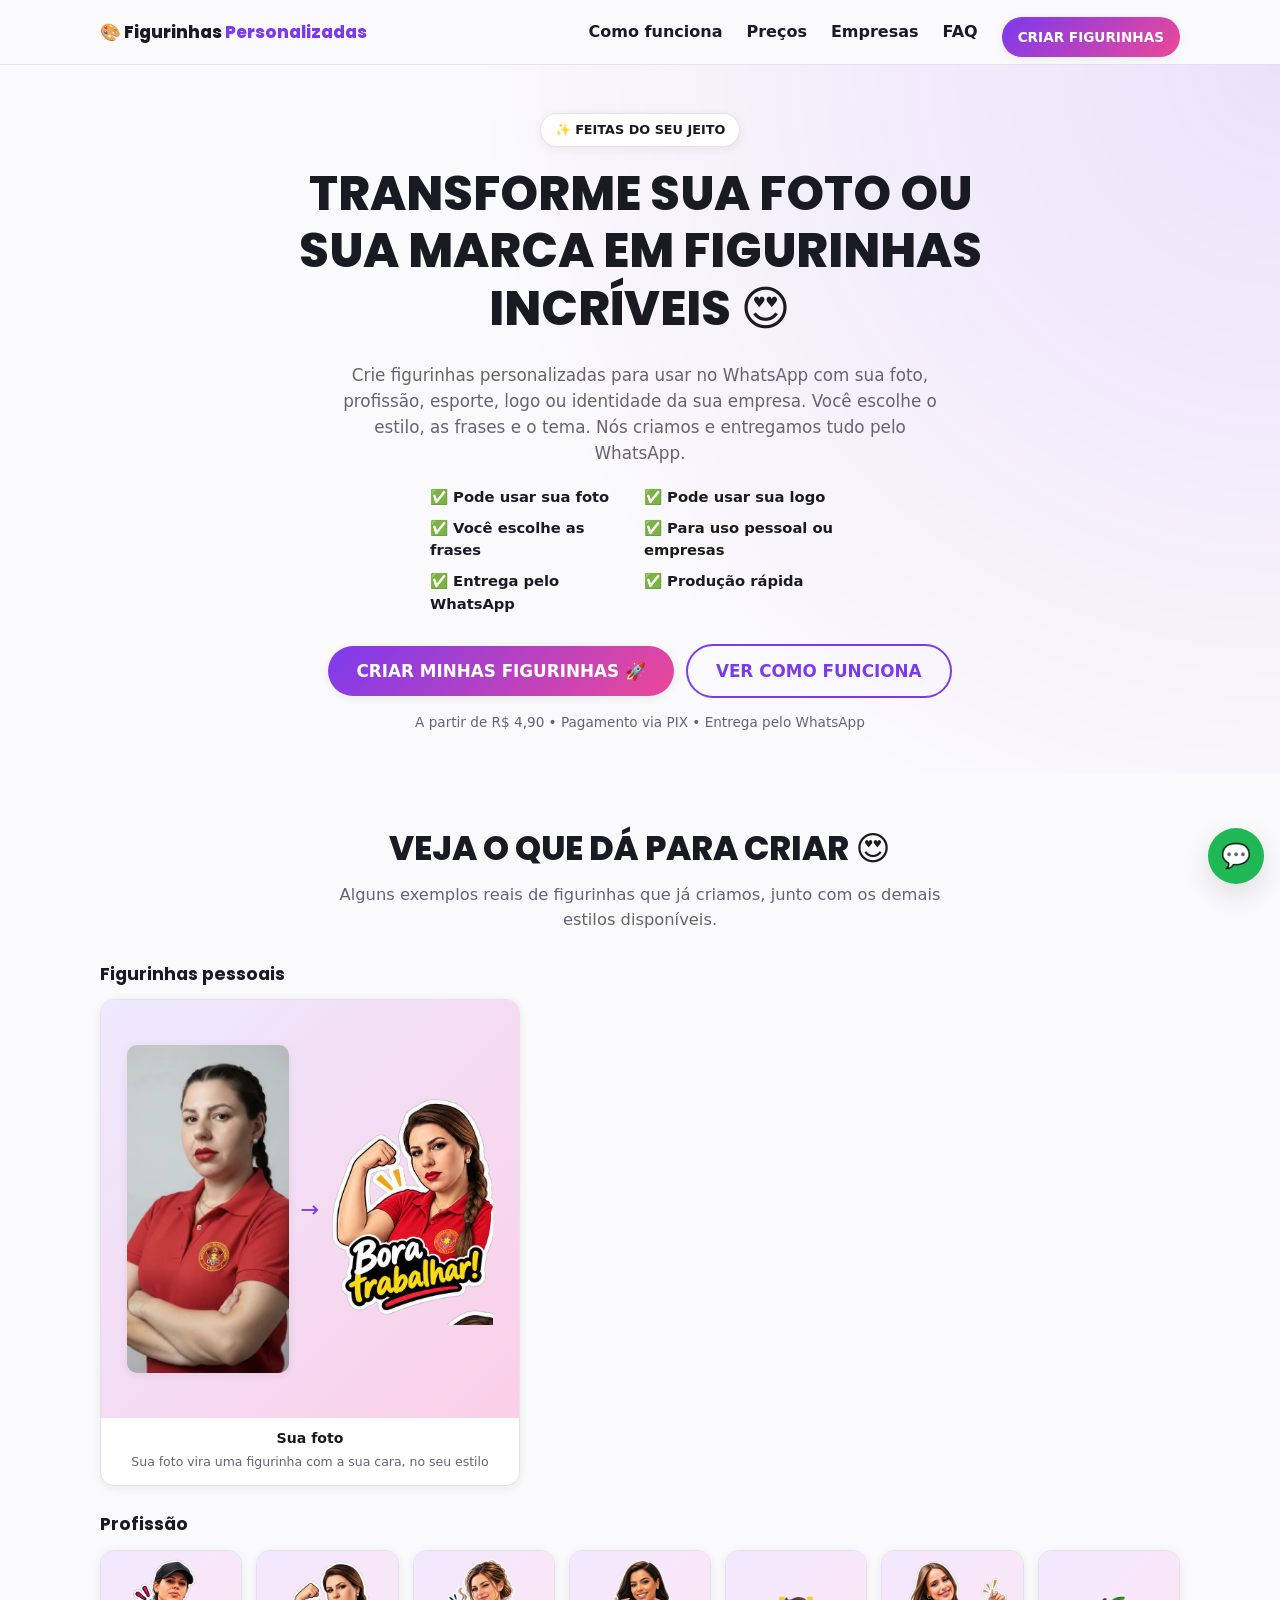
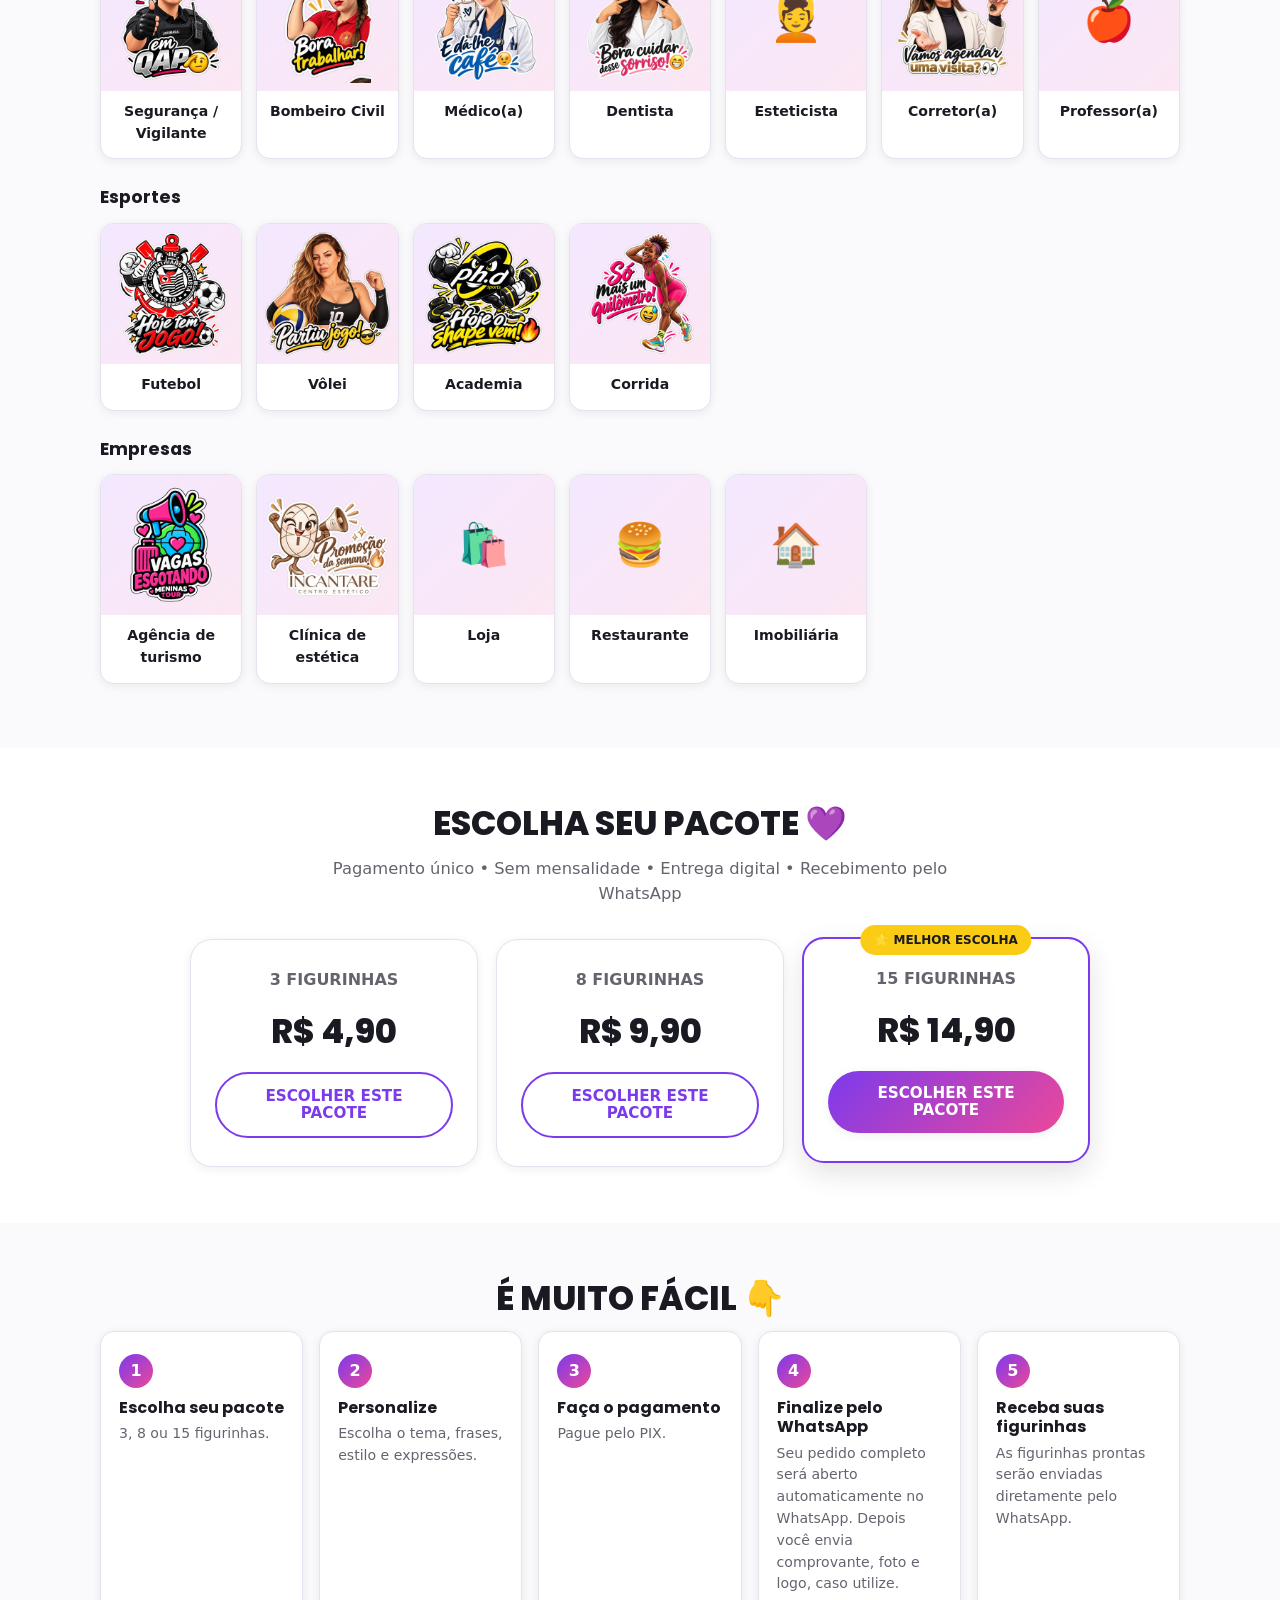
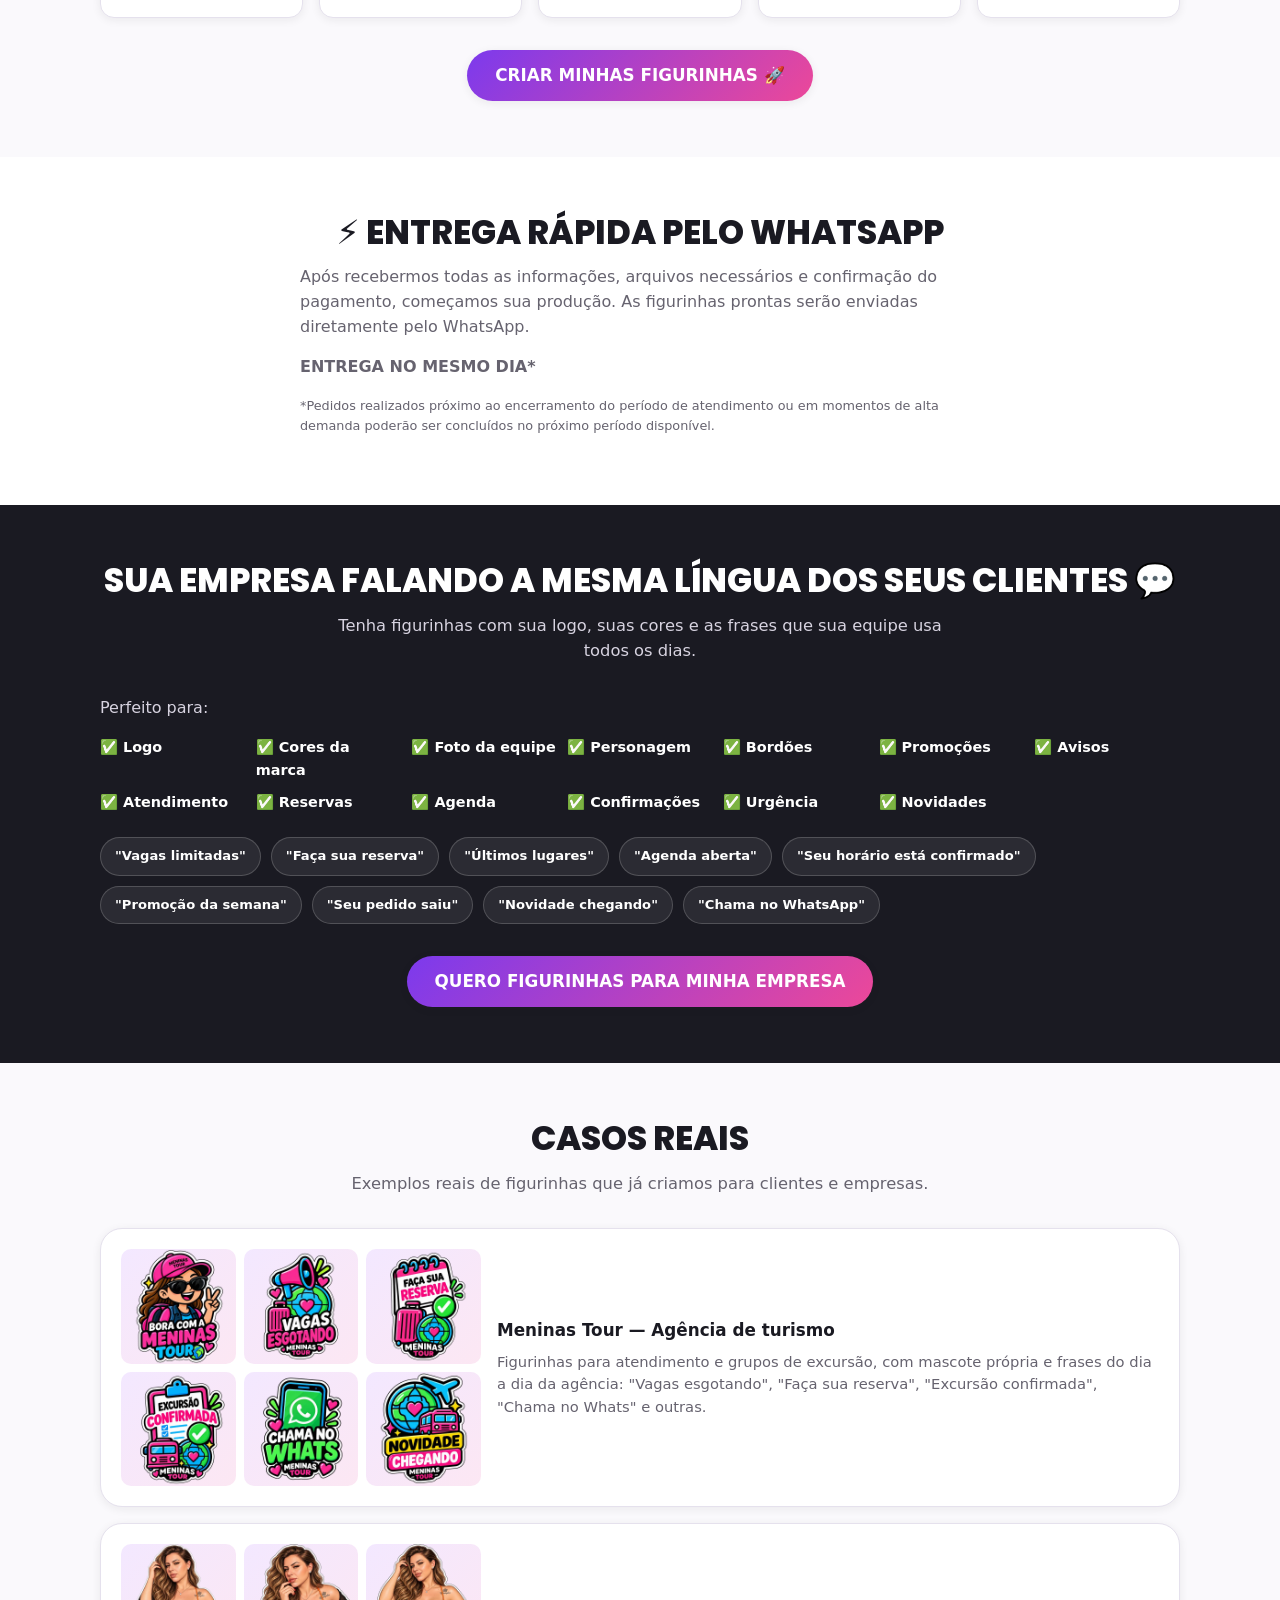
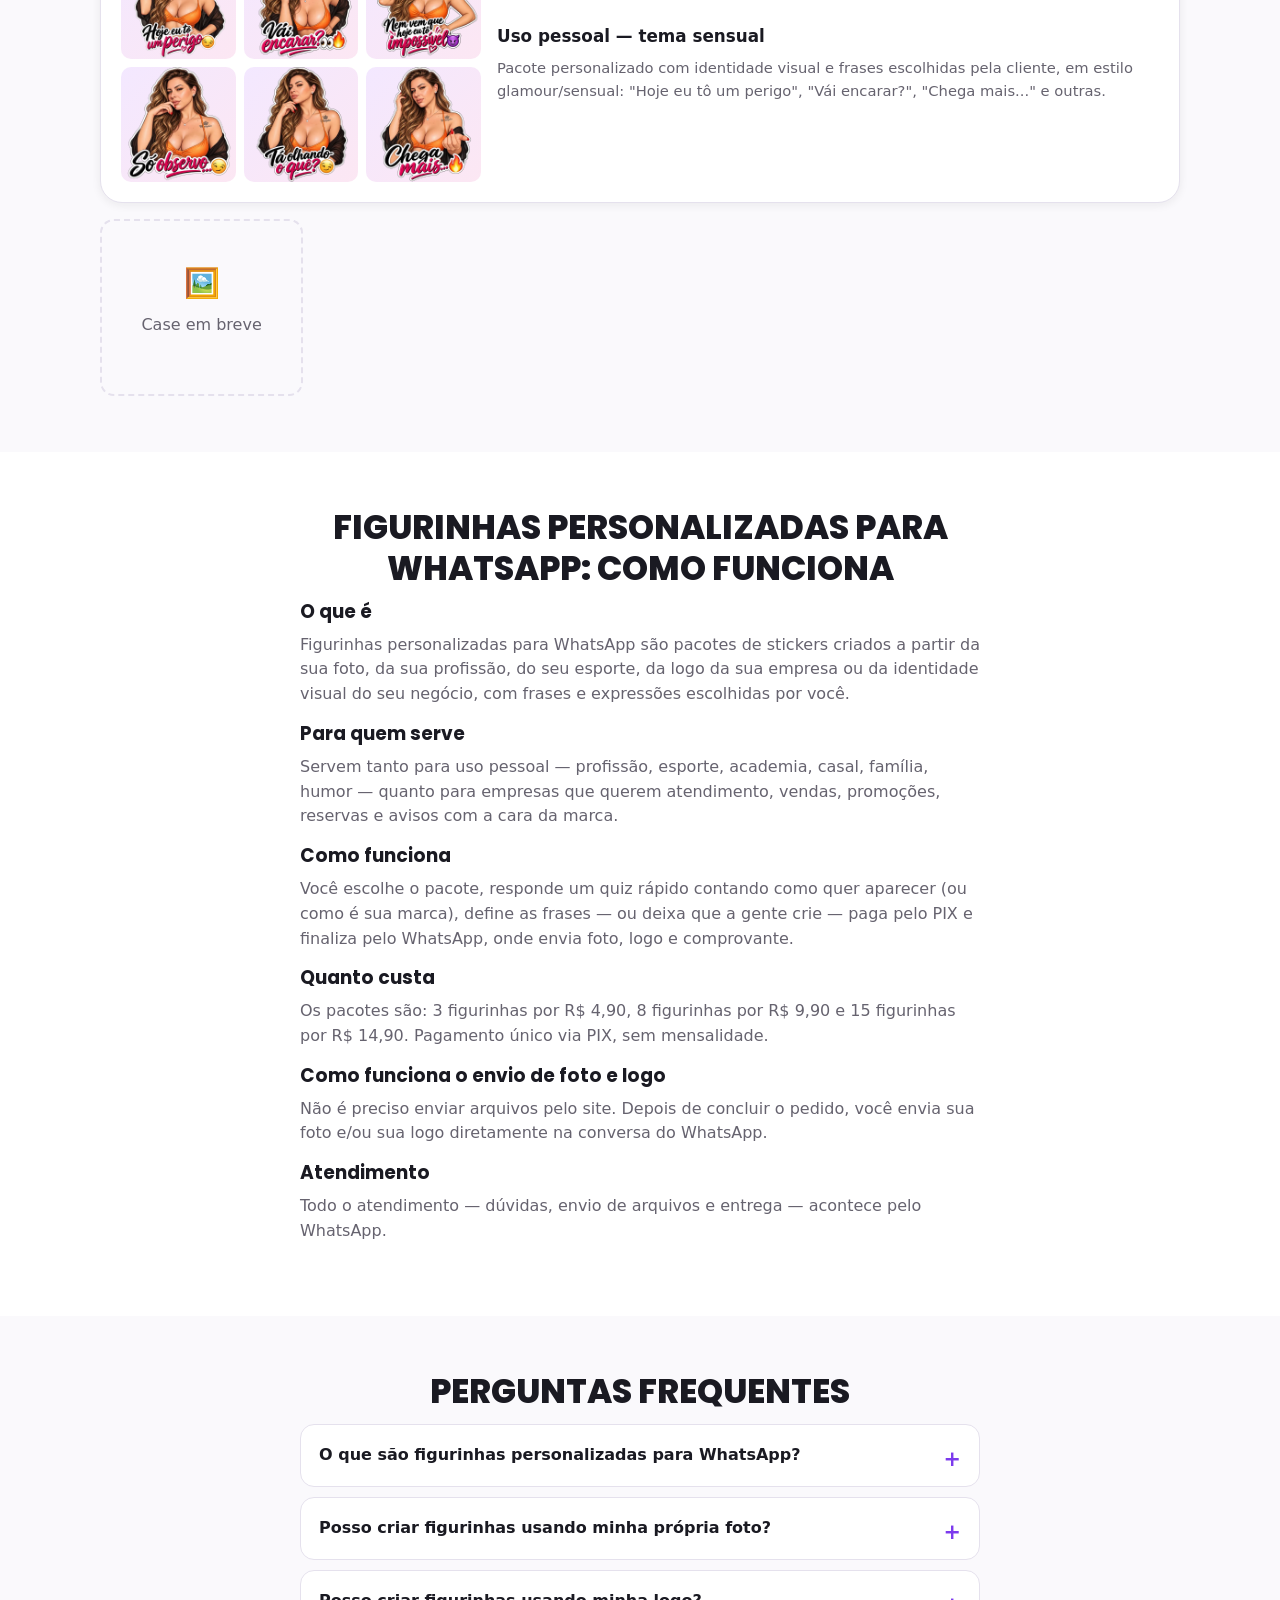
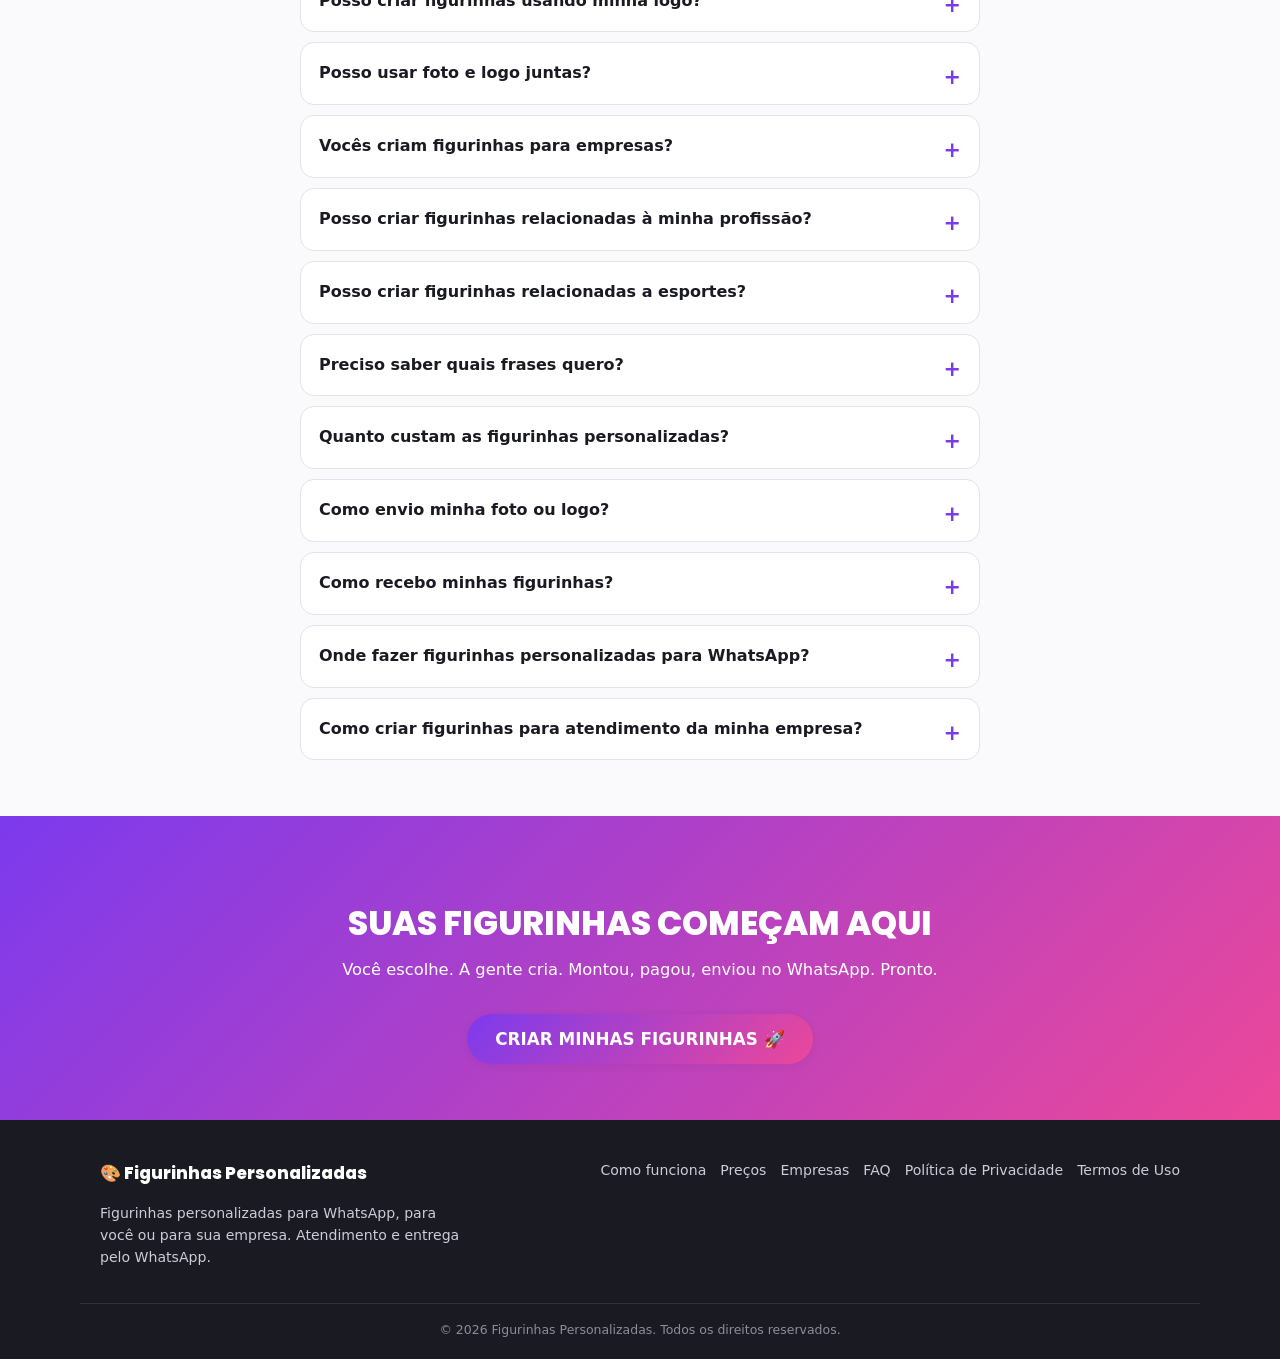
==== commit eb6f2a12: "Adiciona foto real de academia na seção Esportes Co-Authored-By: Claude Sonnet 5 <noreply@anthropic." ====
--- a/index.html
+++ b/index.html
@@ -233,7 +233,10 @@
             <div class="example-visual"><img src="/assets/images/exemplo-volei.webp" alt="Figurinha personalizada de jogadora de vôlei com a frase Partiu jogo" loading="lazy" width="700" height="700"></div>
             <figcaption><span class="example-title">Vôlei</span></figcaption>
           </figure>
-          <figure class="example-card"><div class="example-visual" aria-hidden="true">🏋️</div><figcaption><span class="example-title">Academia</span></figcaption></figure>
+          <figure class="example-card">
+            <div class="example-visual"><img src="/assets/images/exemplo-academia.webp" alt="Figurinha com mascote de academia com a frase Hoje o shape vem" loading="lazy" width="700" height="700"></div>
+            <figcaption><span class="example-title">Academia</span></figcaption>
+          </figure>
           <figure class="example-card">
             <div class="example-visual"><img src="/assets/images/exemplo-corrida.webp" alt="Figurinha personalizada de corredora com a frase Só mais um quilômetro" loading="lazy" width="700" height="700"></div>
             <figcaption><span class="example-title">Corrida</span></figcaption>
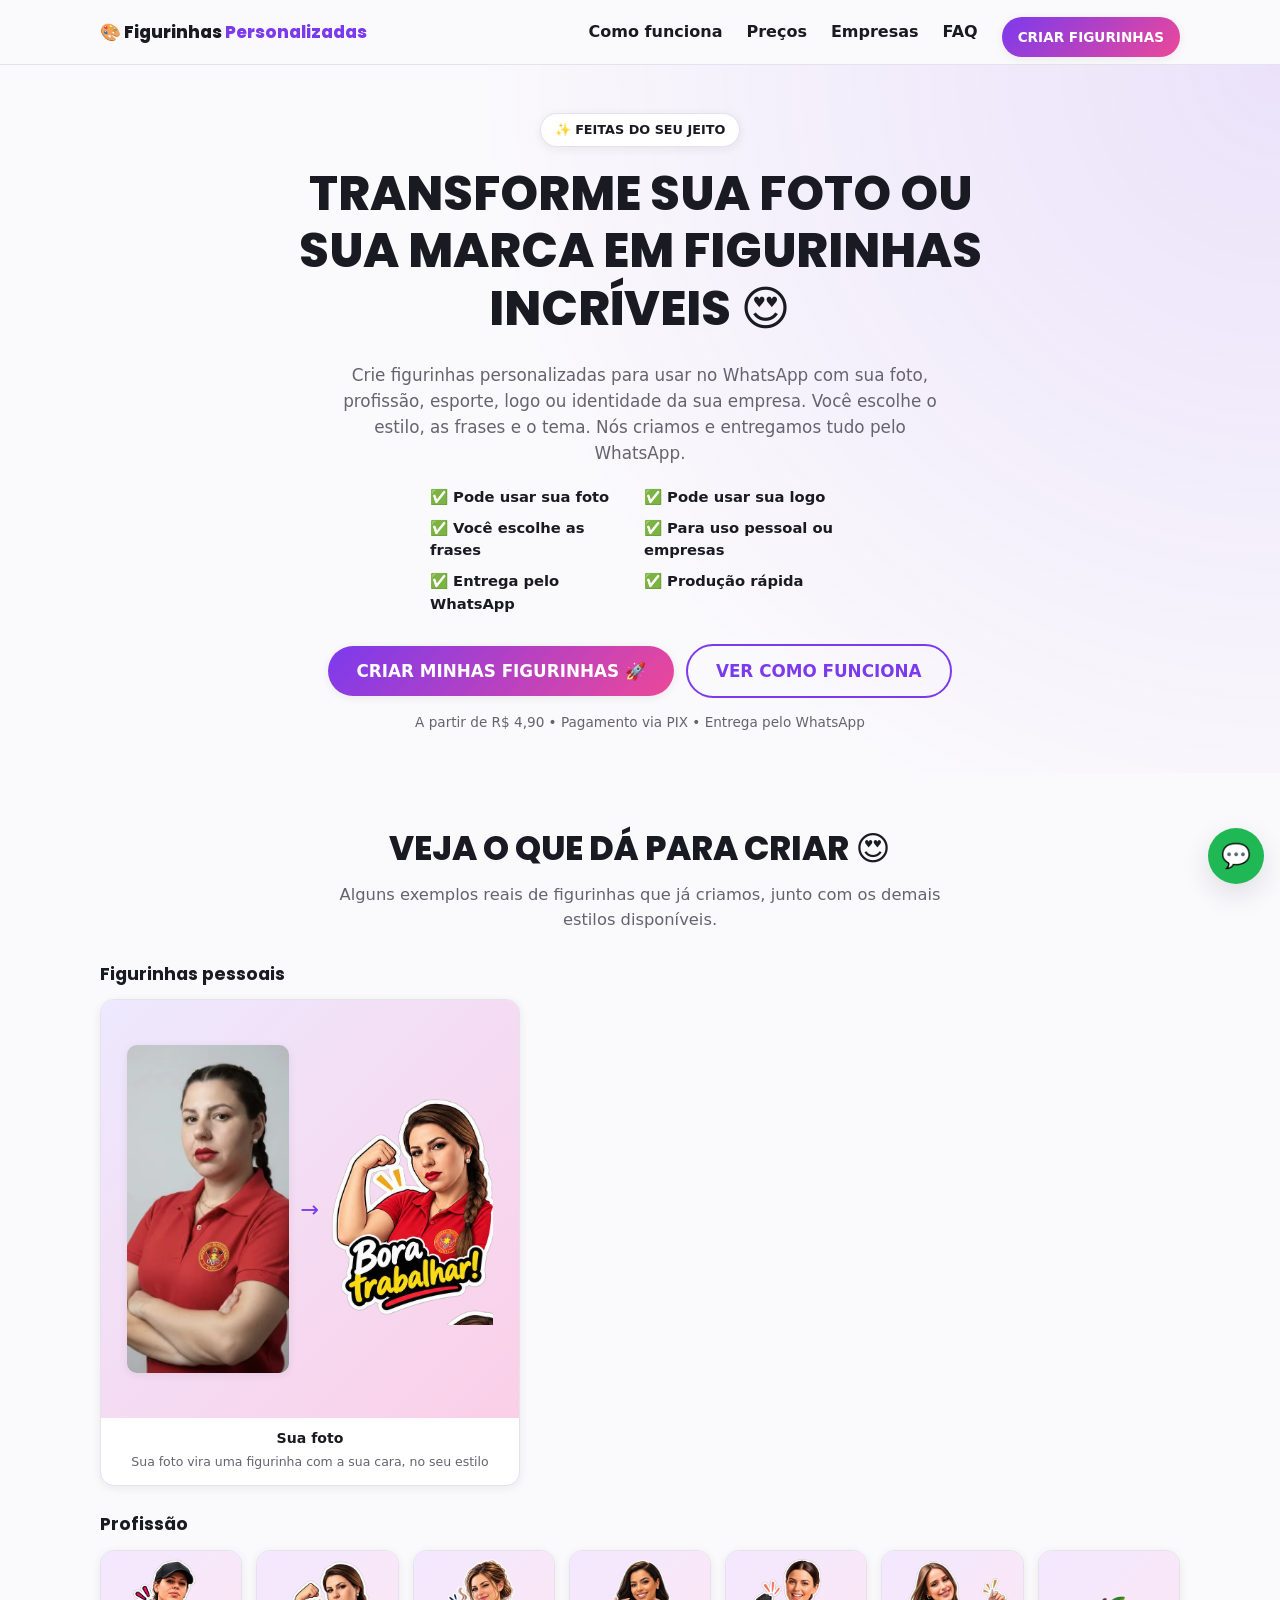
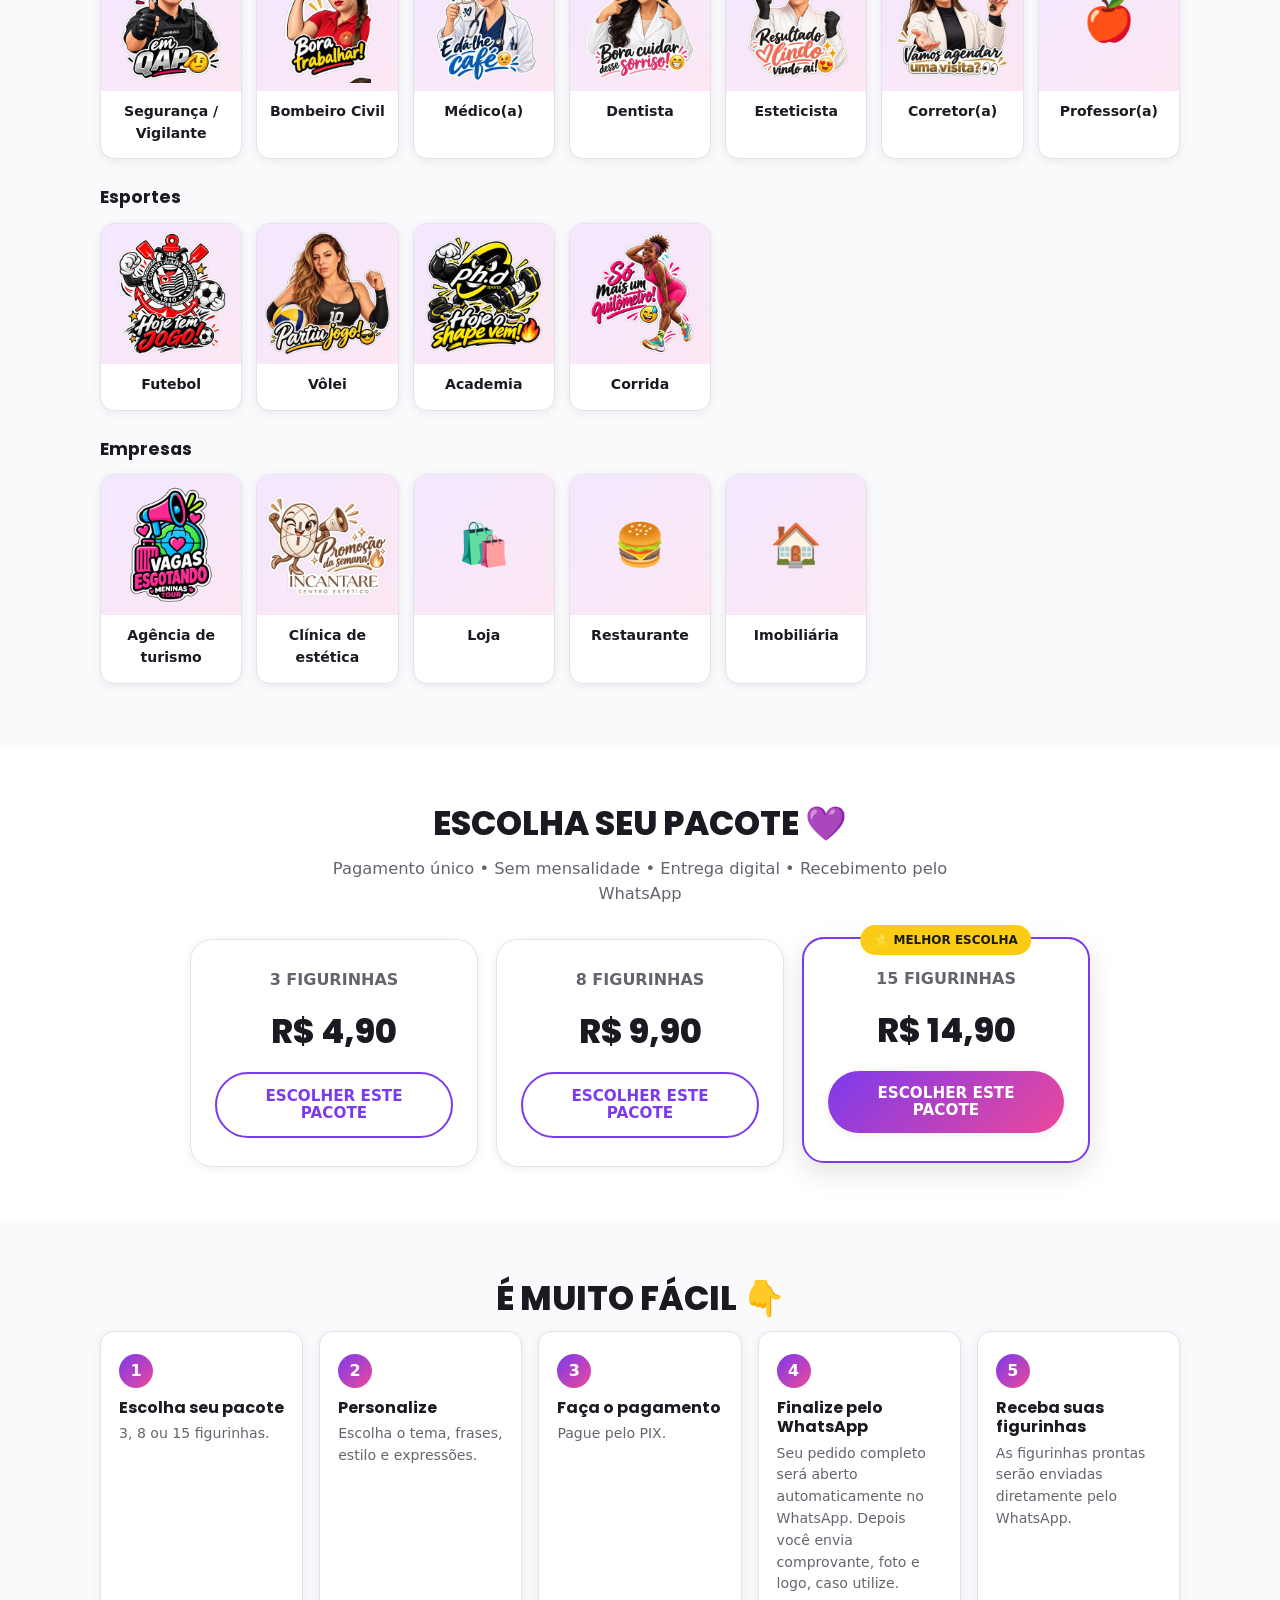
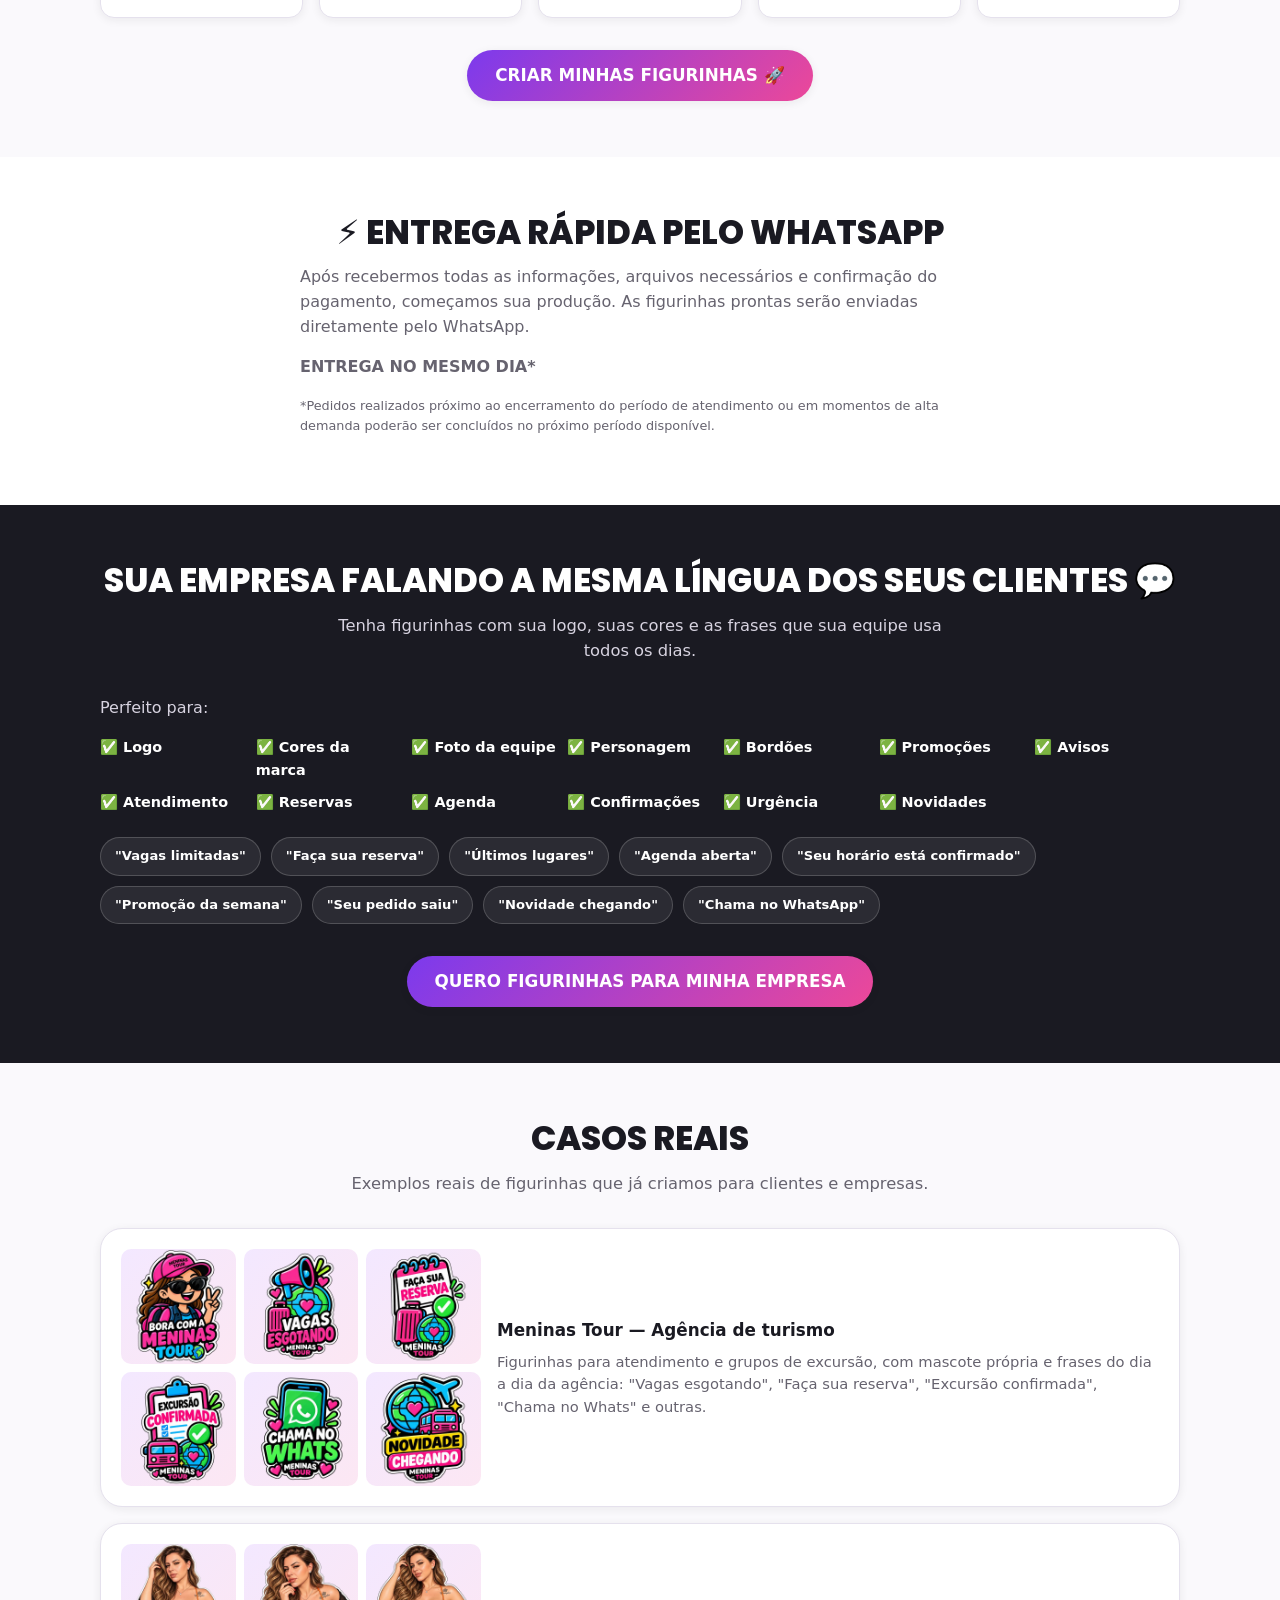
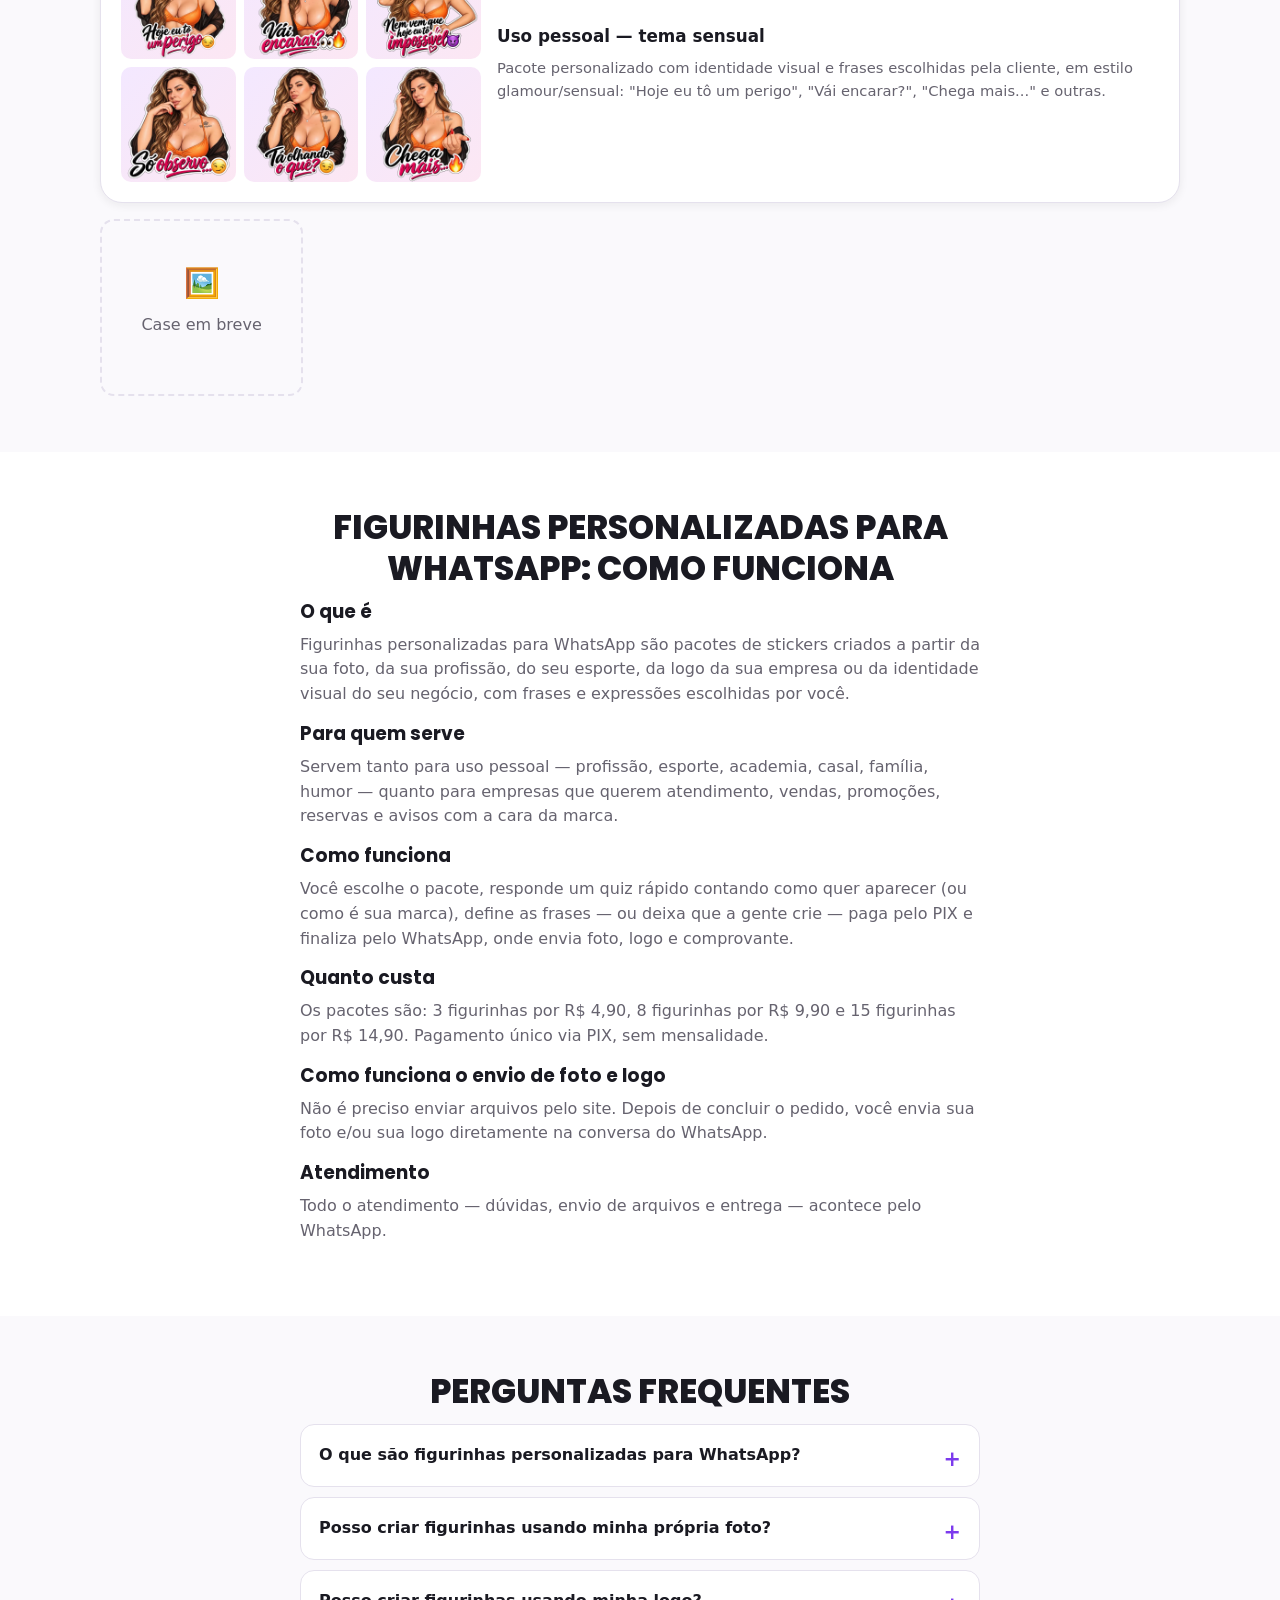
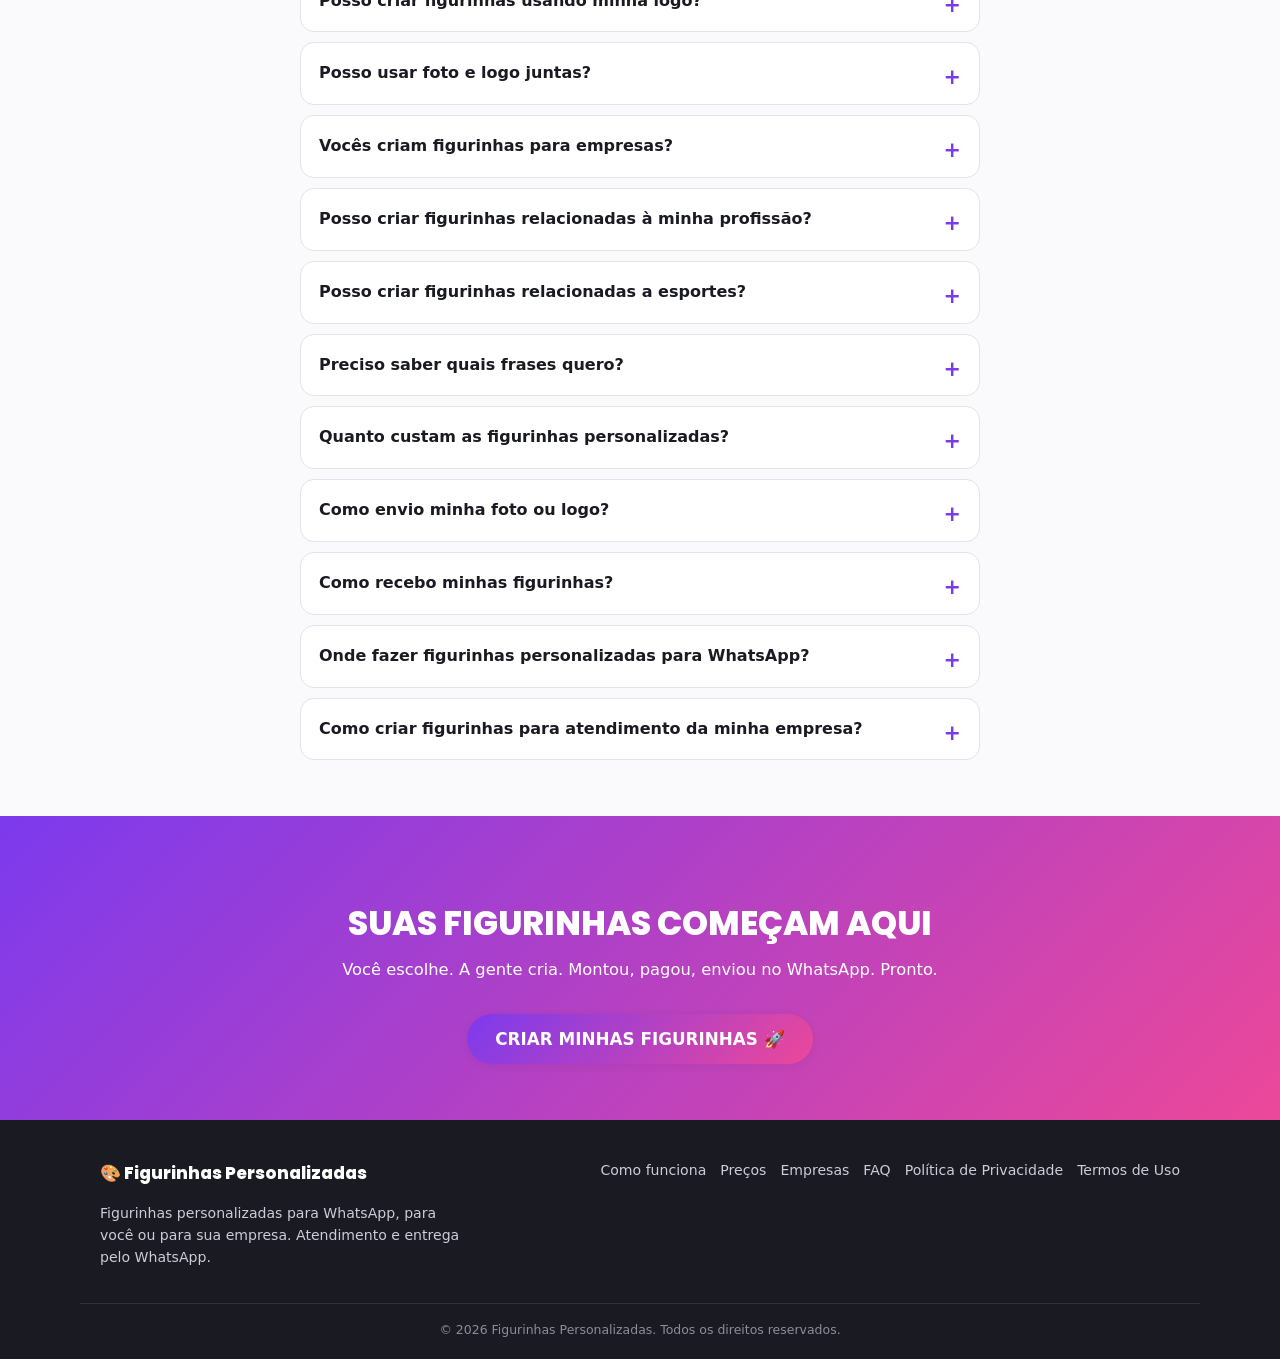
==== commit 94157ab2: "Adiciona foto real de esteticista na seção Profissão Co-Authored-By: Claude Sonnet 5 <noreply@anthro" ====
--- a/index.html
+++ b/index.html
@@ -215,7 +215,10 @@
             <div class="example-visual"><img src="/assets/images/exemplo-dentista.webp" alt="Figurinha personalizada de dentista de jaleco com a frase Bora cuidar desse sorriso" loading="lazy" width="700" height="700"></div>
             <figcaption><span class="example-title">Dentista</span></figcaption>
           </figure>
-          <figure class="example-card"><div class="example-visual" aria-hidden="true">💆</div><figcaption><span class="example-title">Esteticista</span></figcaption></figure>
+          <figure class="example-card">
+            <div class="example-visual"><img src="/assets/images/exemplo-esteticista.webp" alt="Figurinha personalizada de esteticista de jaleco com a frase Resultado lindo vindo aí" loading="lazy" width="700" height="700"></div>
+            <figcaption><span class="example-title">Esteticista</span></figcaption>
+          </figure>
           <figure class="example-card">
             <div class="example-visual"><img src="/assets/images/exemplo-corretor.webp" alt="Figurinha personalizada de corretora de imóveis com a frase Vamos agendar uma visita" loading="lazy" width="700" height="700"></div>
             <figcaption><span class="example-title">Corretor(a)</span></figcaption>
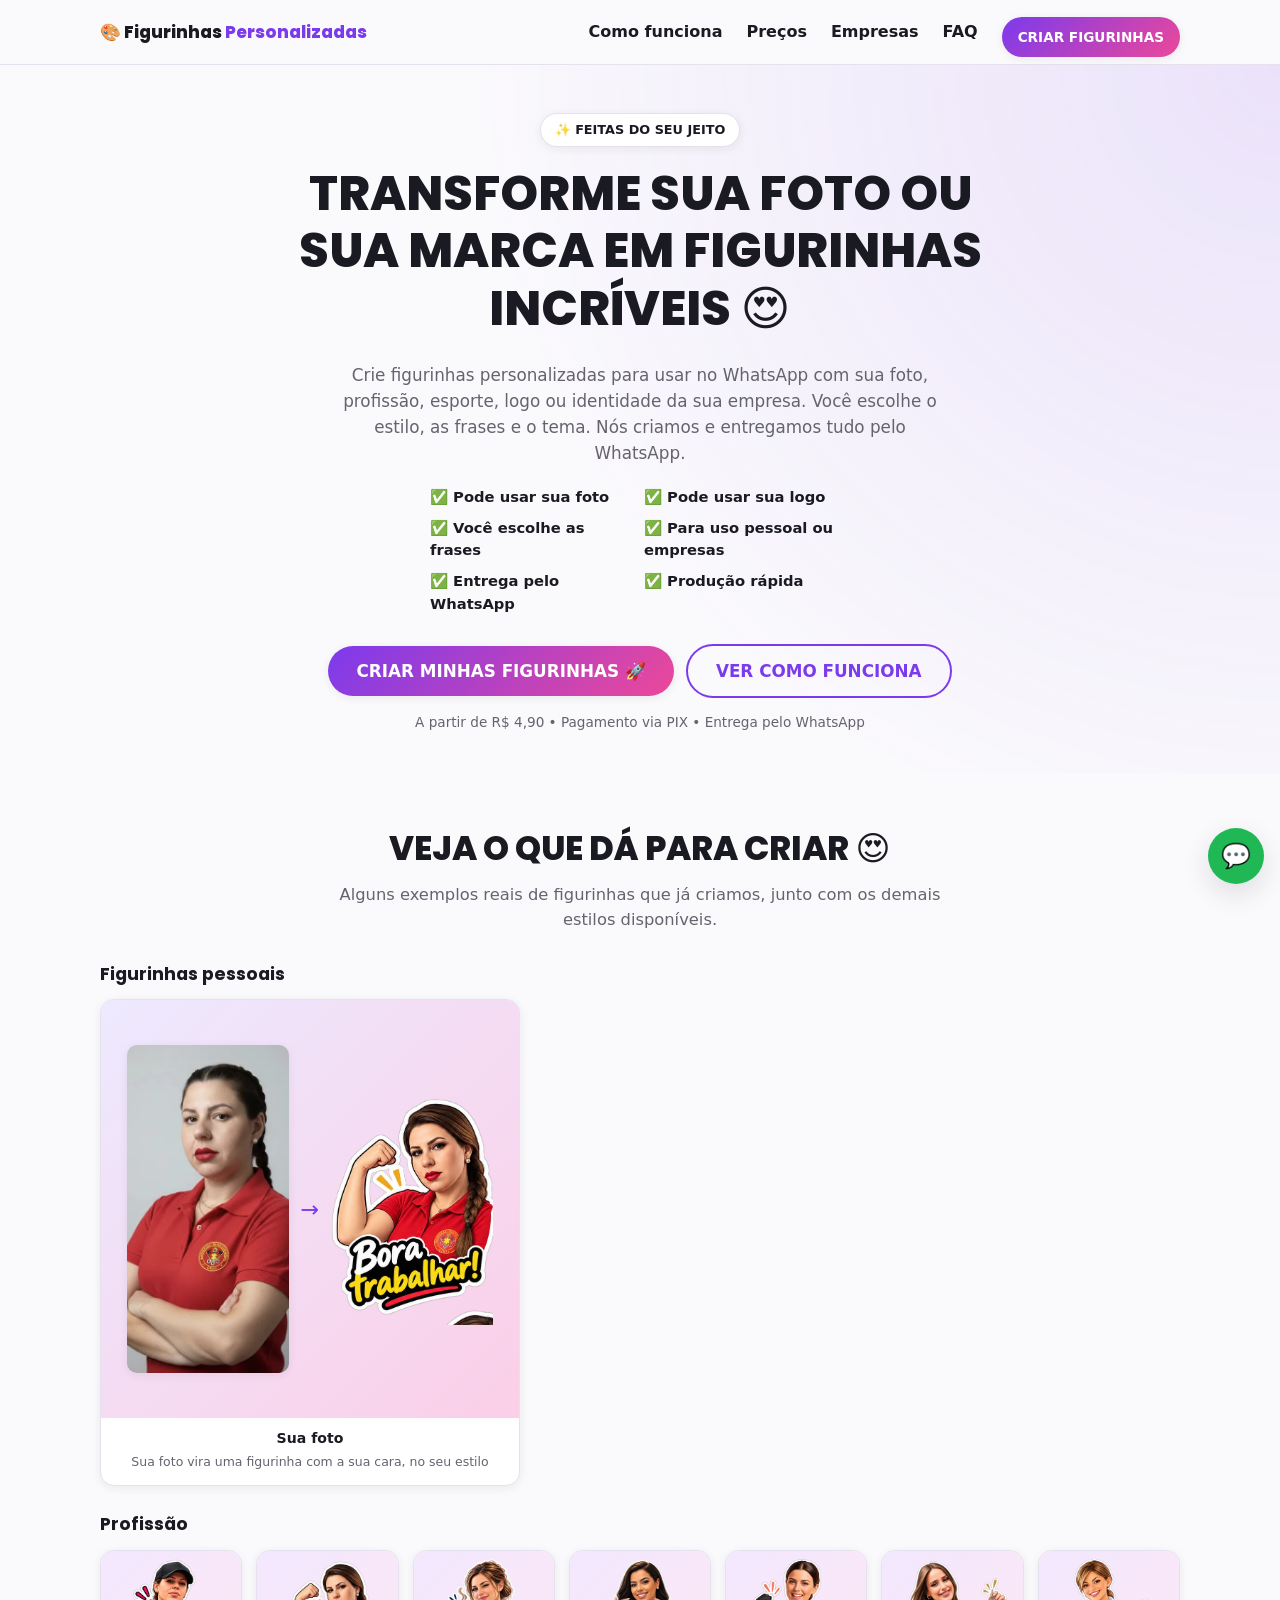
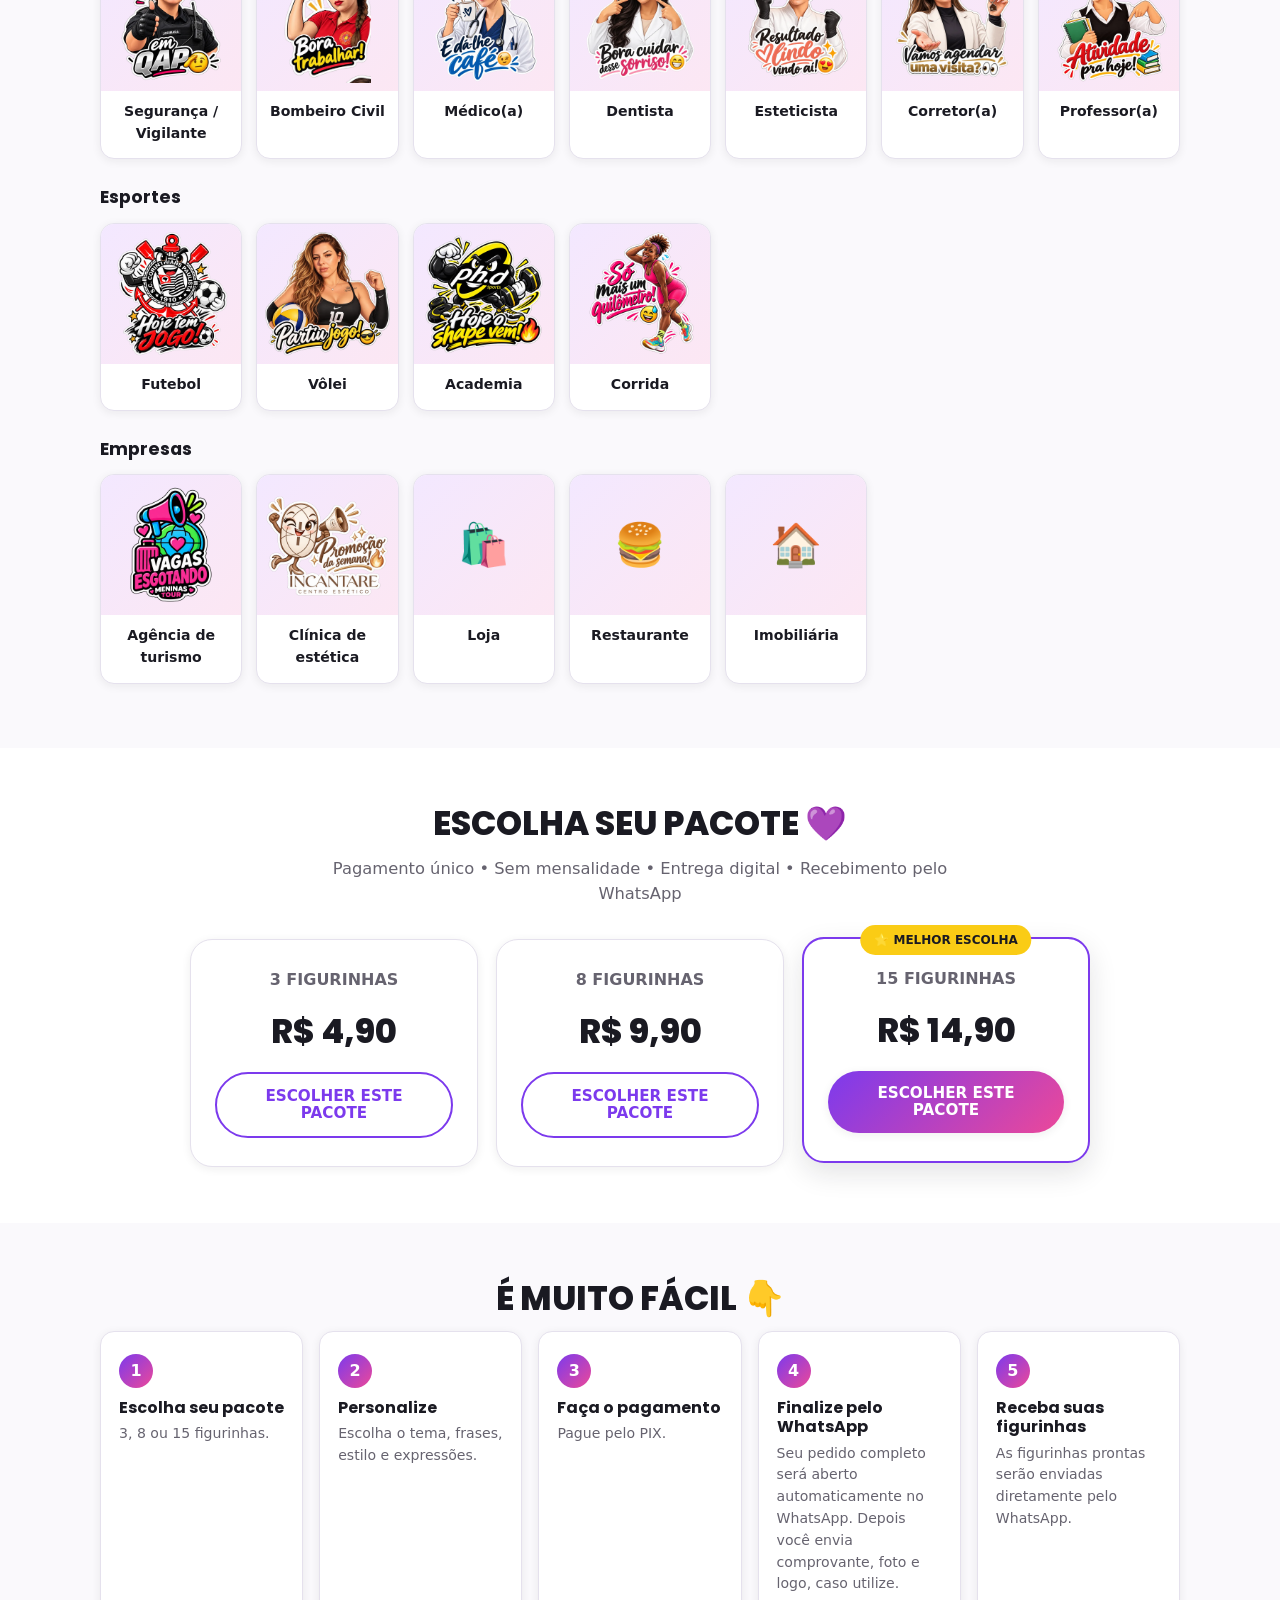
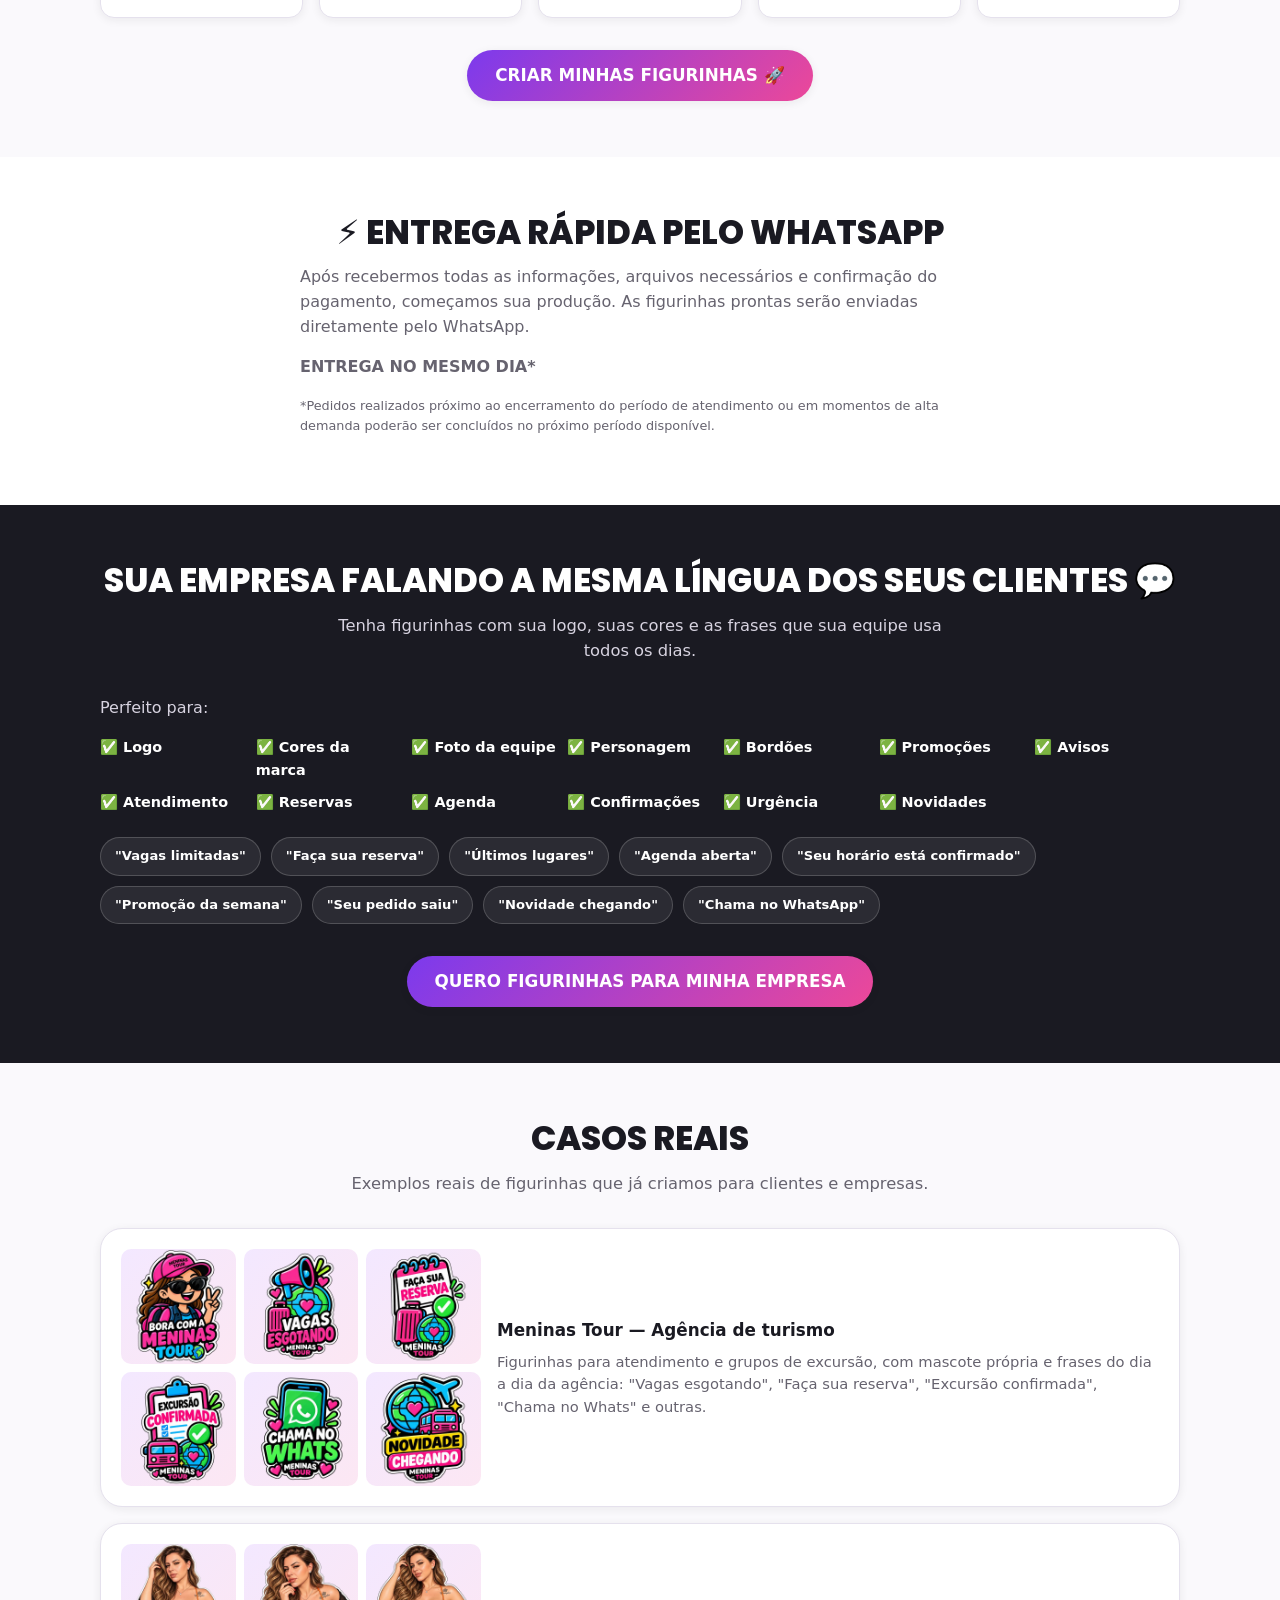
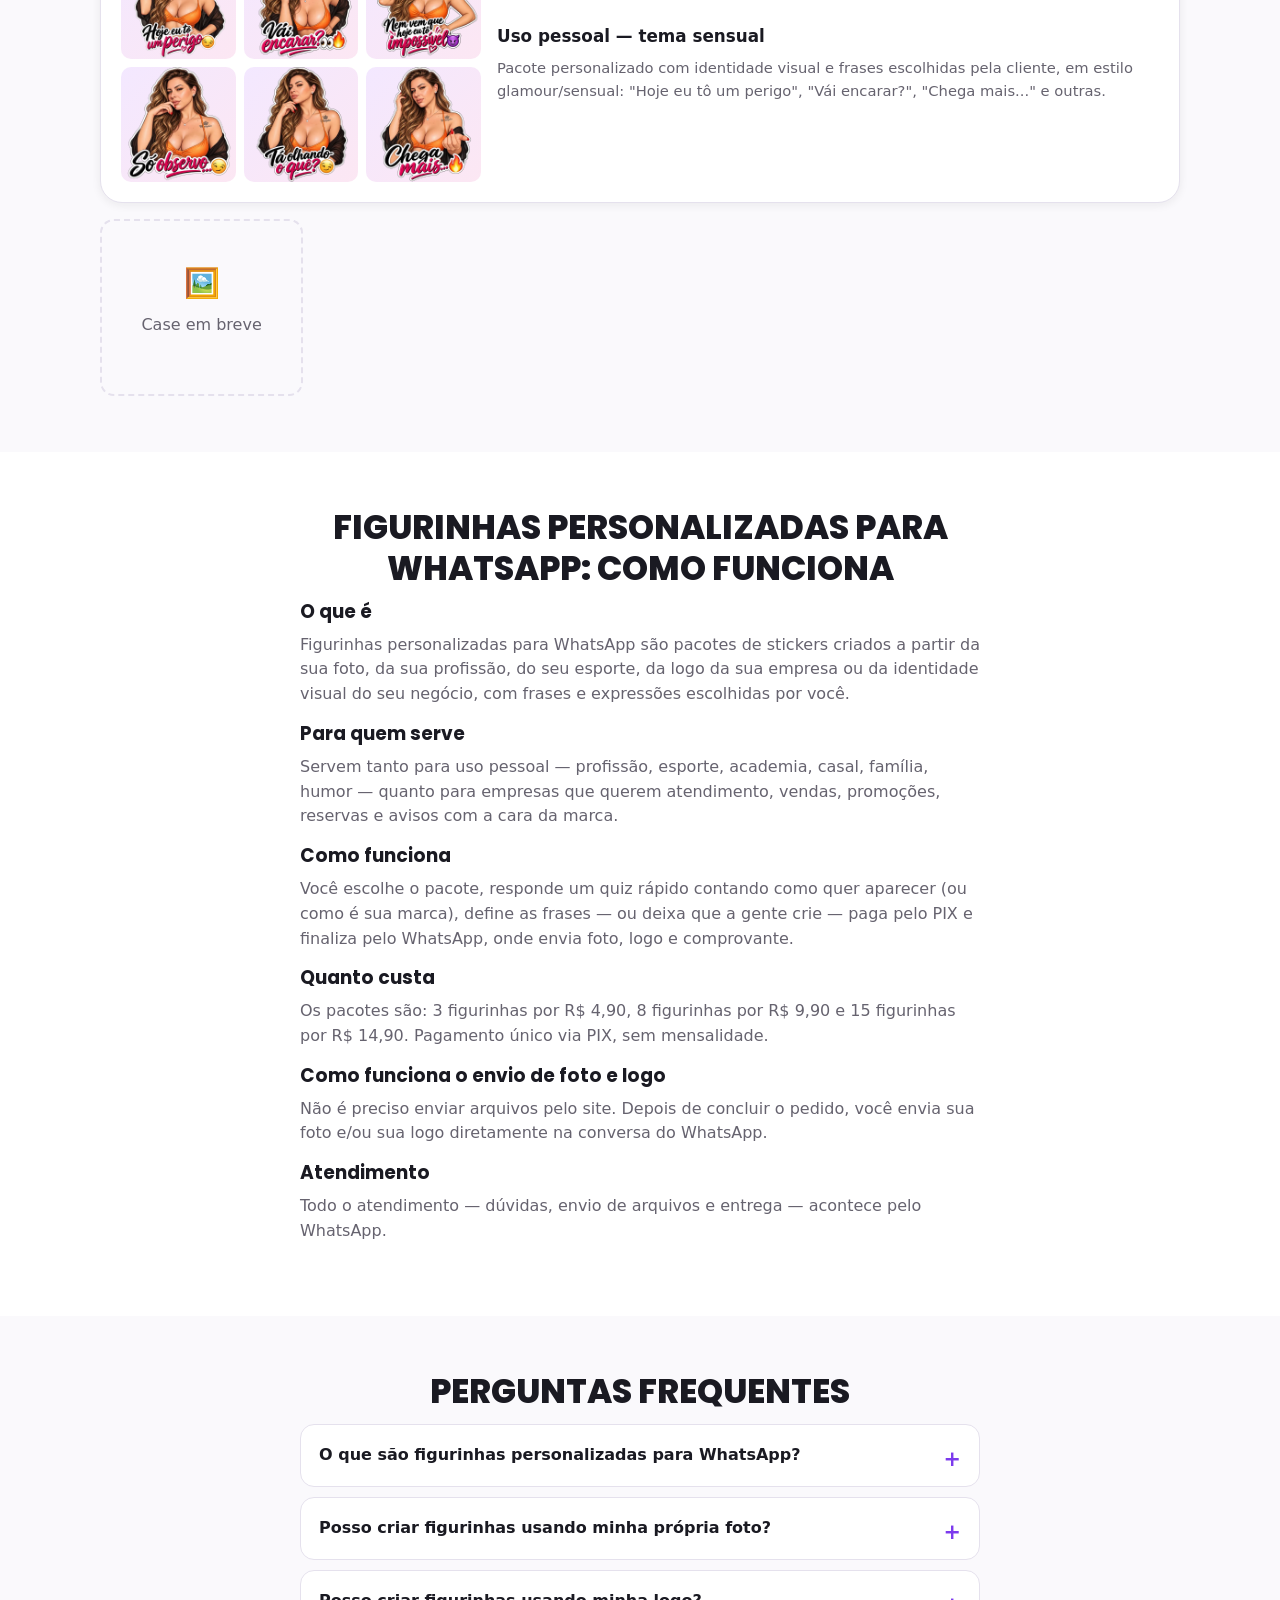
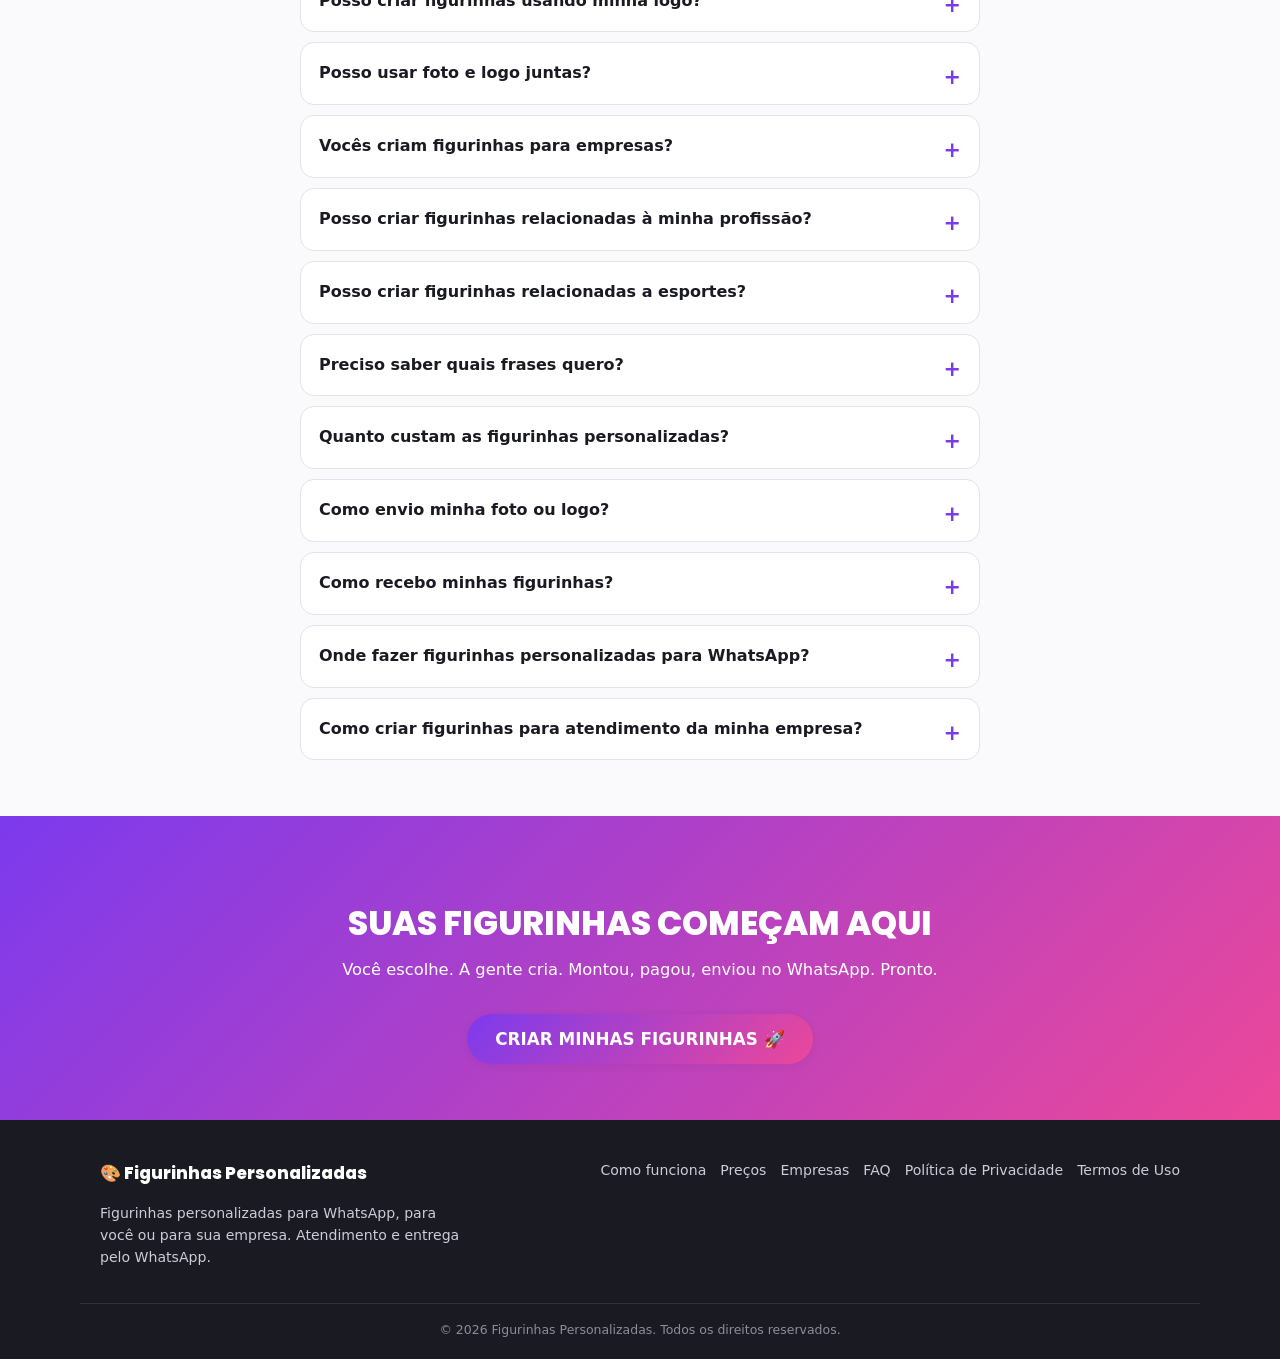
==== commit 2bb1fcca: "Adiciona foto real de professor(a) na seção Profissão Completa a linha de Profissão com fotos reais " ====
--- a/index.html
+++ b/index.html
@@ -223,7 +223,10 @@
             <div class="example-visual"><img src="/assets/images/exemplo-corretor.webp" alt="Figurinha personalizada de corretora de imóveis com a frase Vamos agendar uma visita" loading="lazy" width="700" height="700"></div>
             <figcaption><span class="example-title">Corretor(a)</span></figcaption>
           </figure>
-          <figure class="example-card"><div class="example-visual" aria-hidden="true">🍎</div><figcaption><span class="example-title">Professor(a)</span></figcaption></figure>
+          <figure class="example-card">
+            <div class="example-visual"><img src="/assets/images/exemplo-professor.webp" alt="Figurinha personalizada de professora com a frase Atividade pra hoje" loading="lazy" width="700" height="700"></div>
+            <figcaption><span class="example-title">Professor(a)</span></figcaption>
+          </figure>
         </div>
 
         <h3 class="group-title">Esportes</h3>
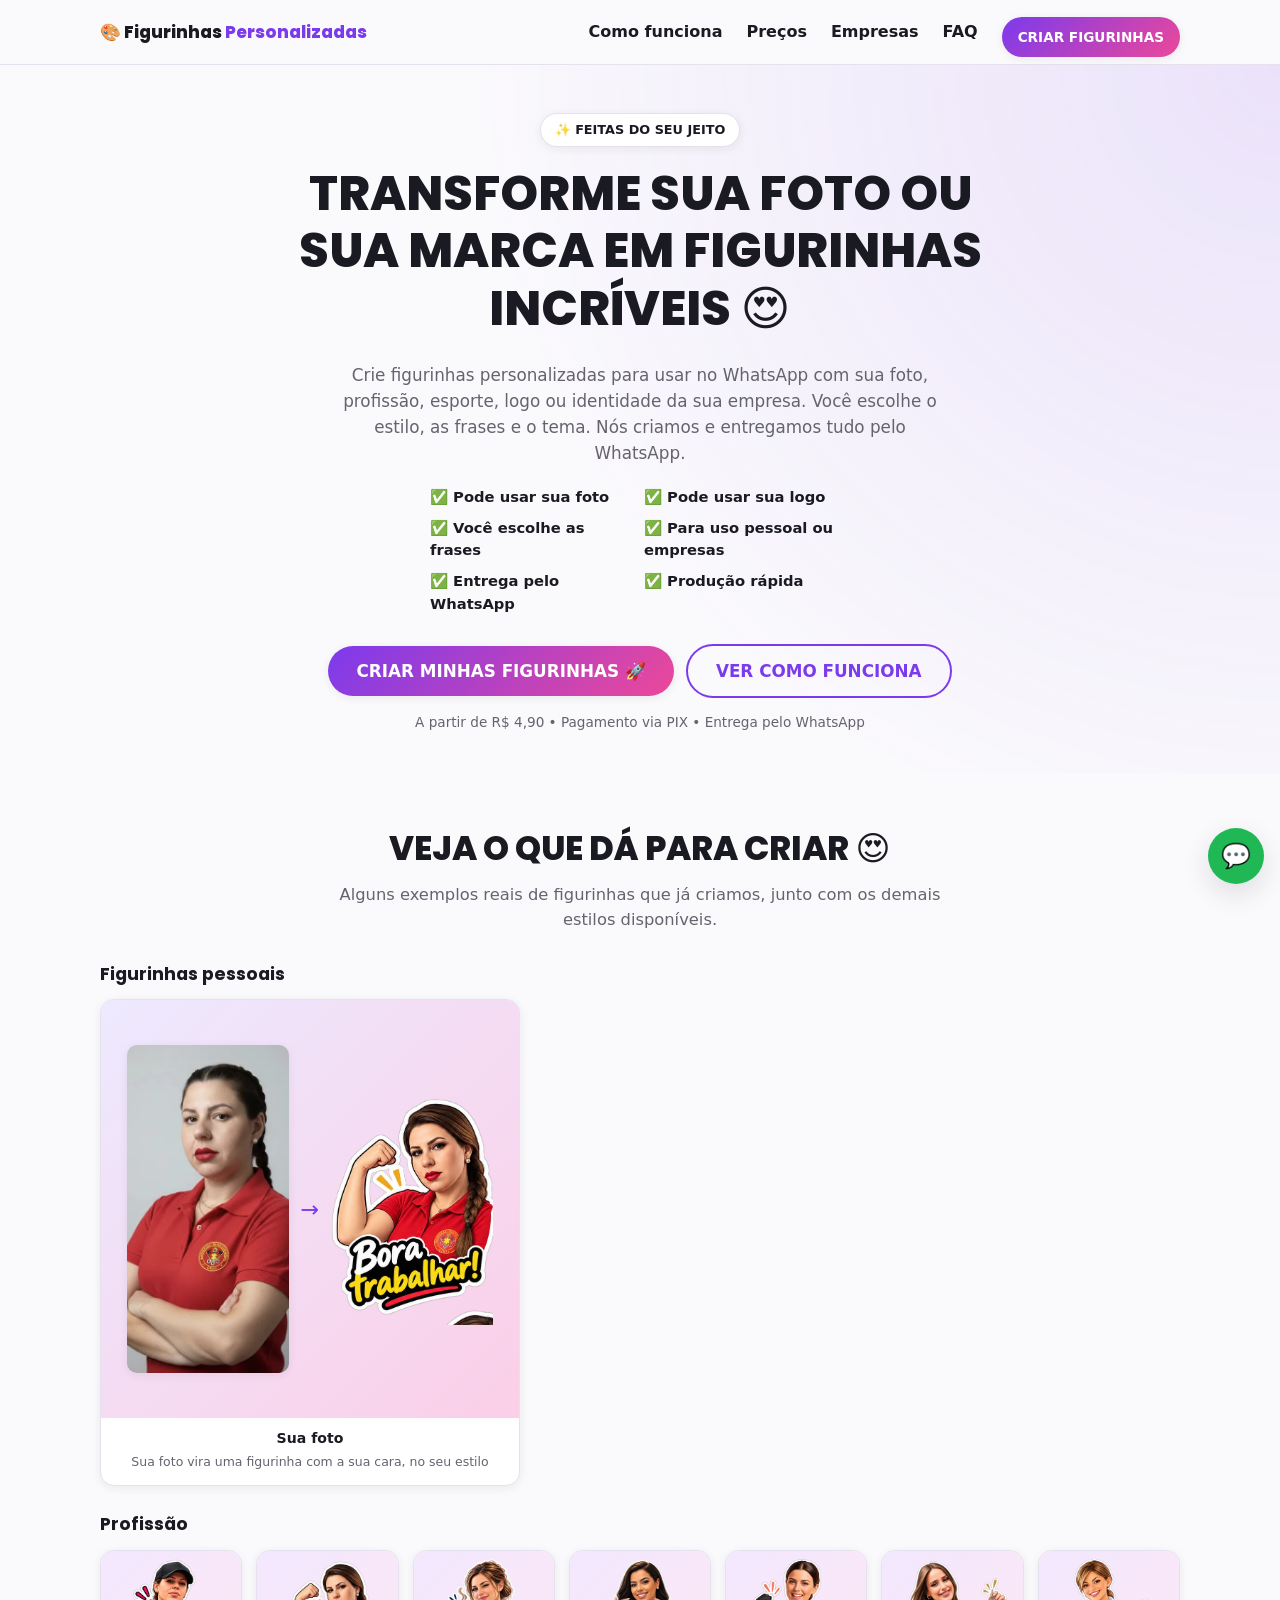
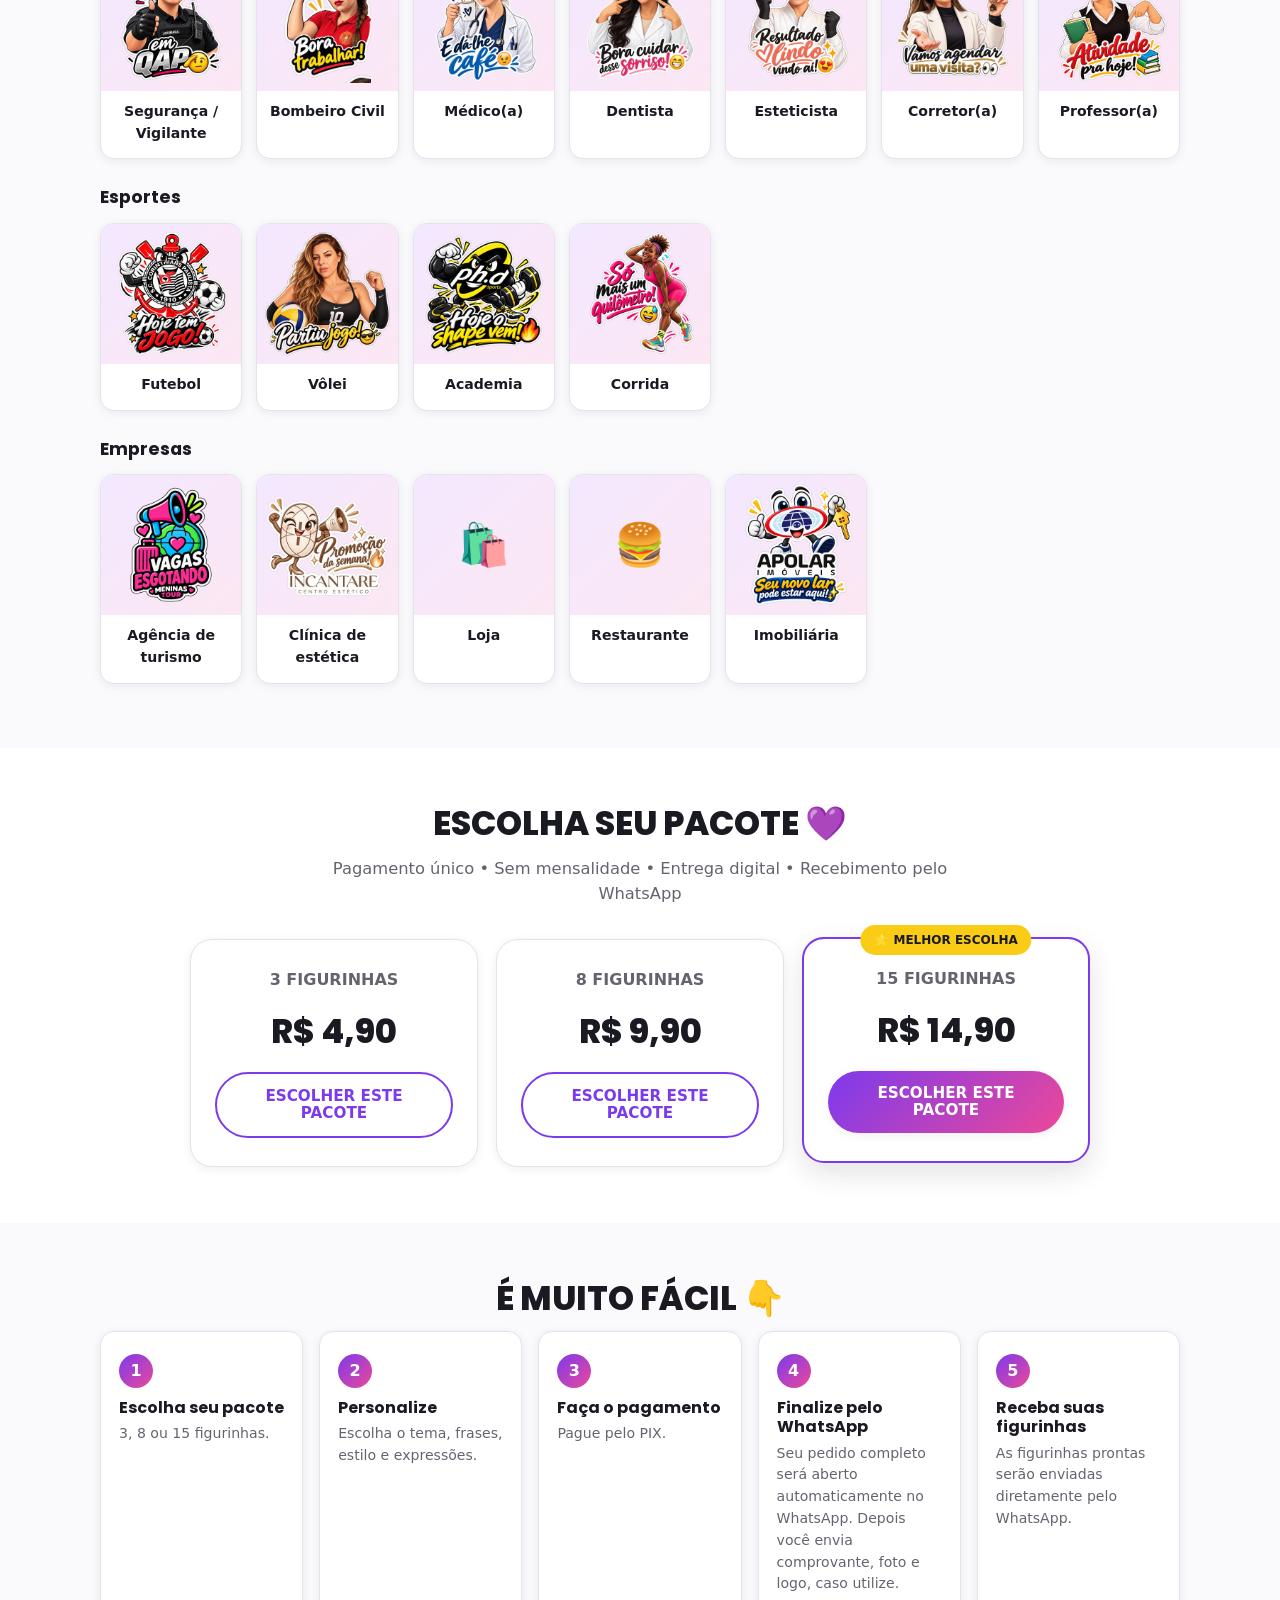
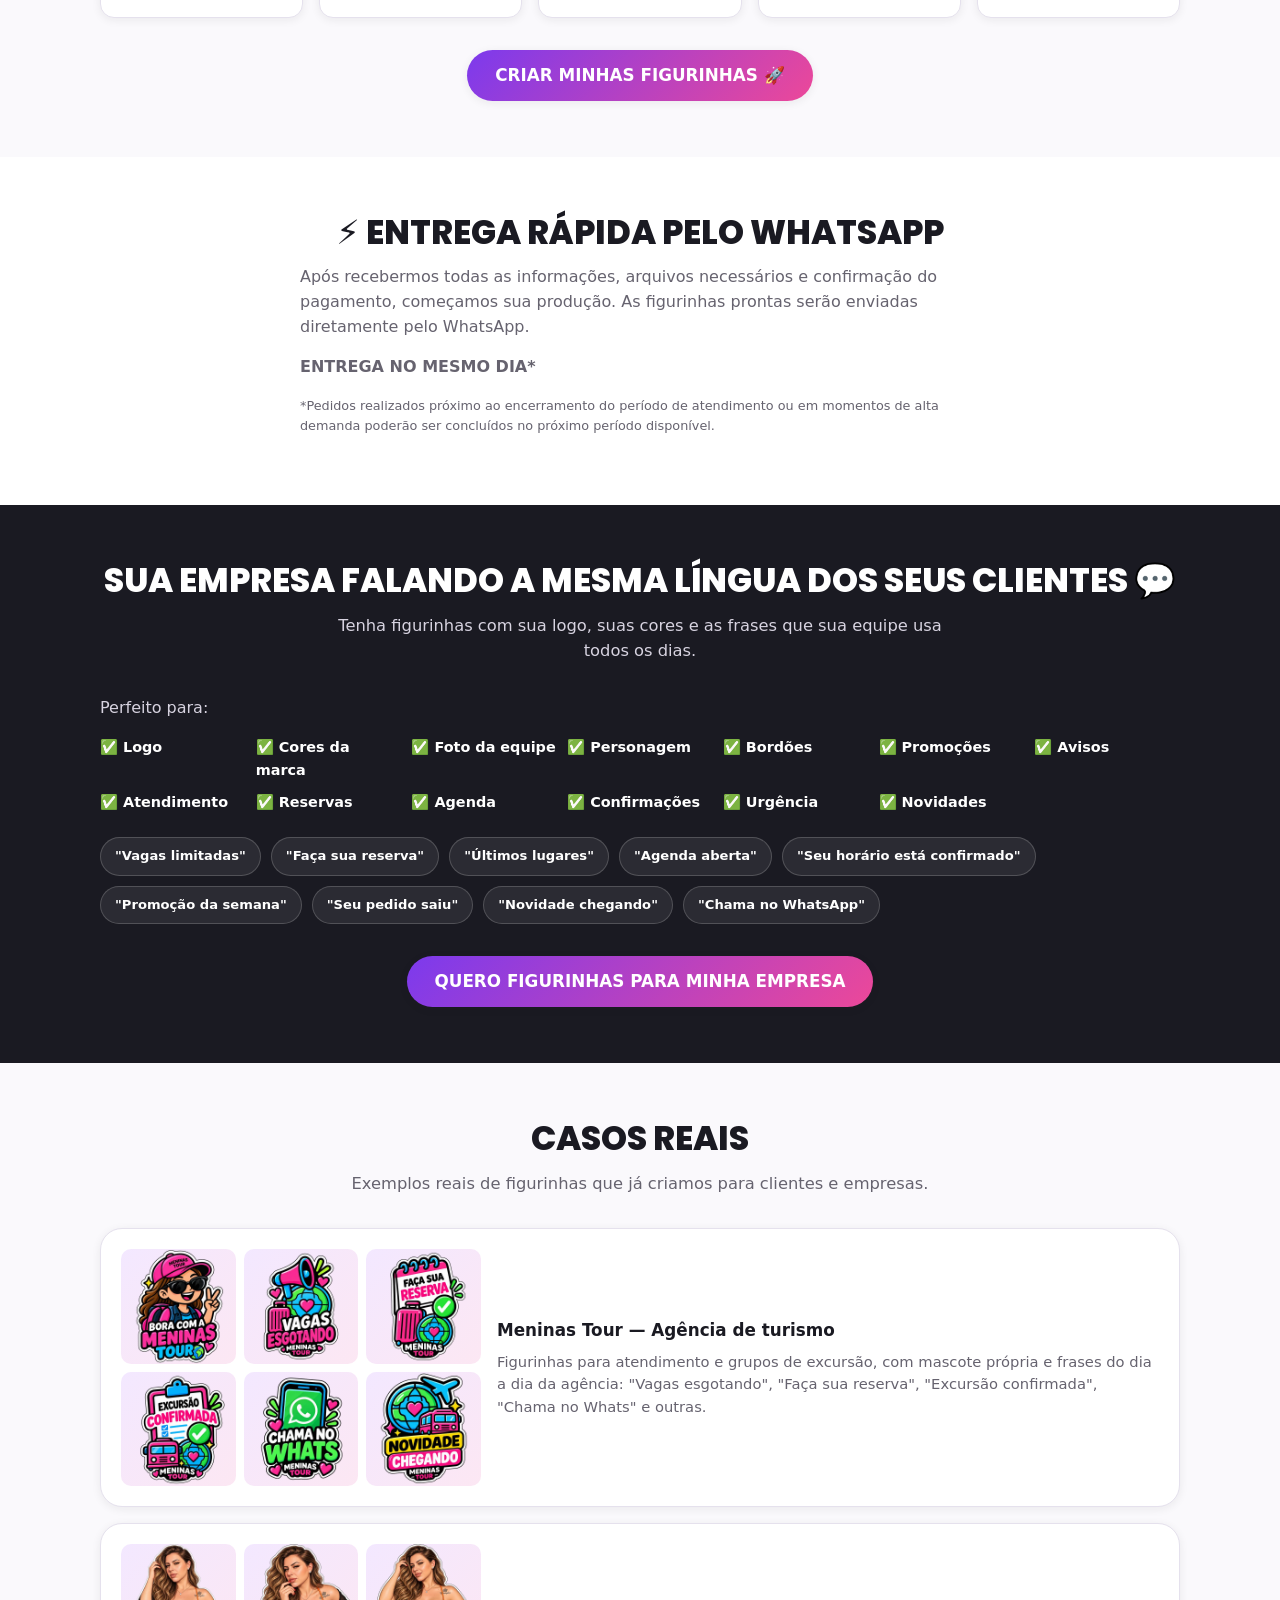
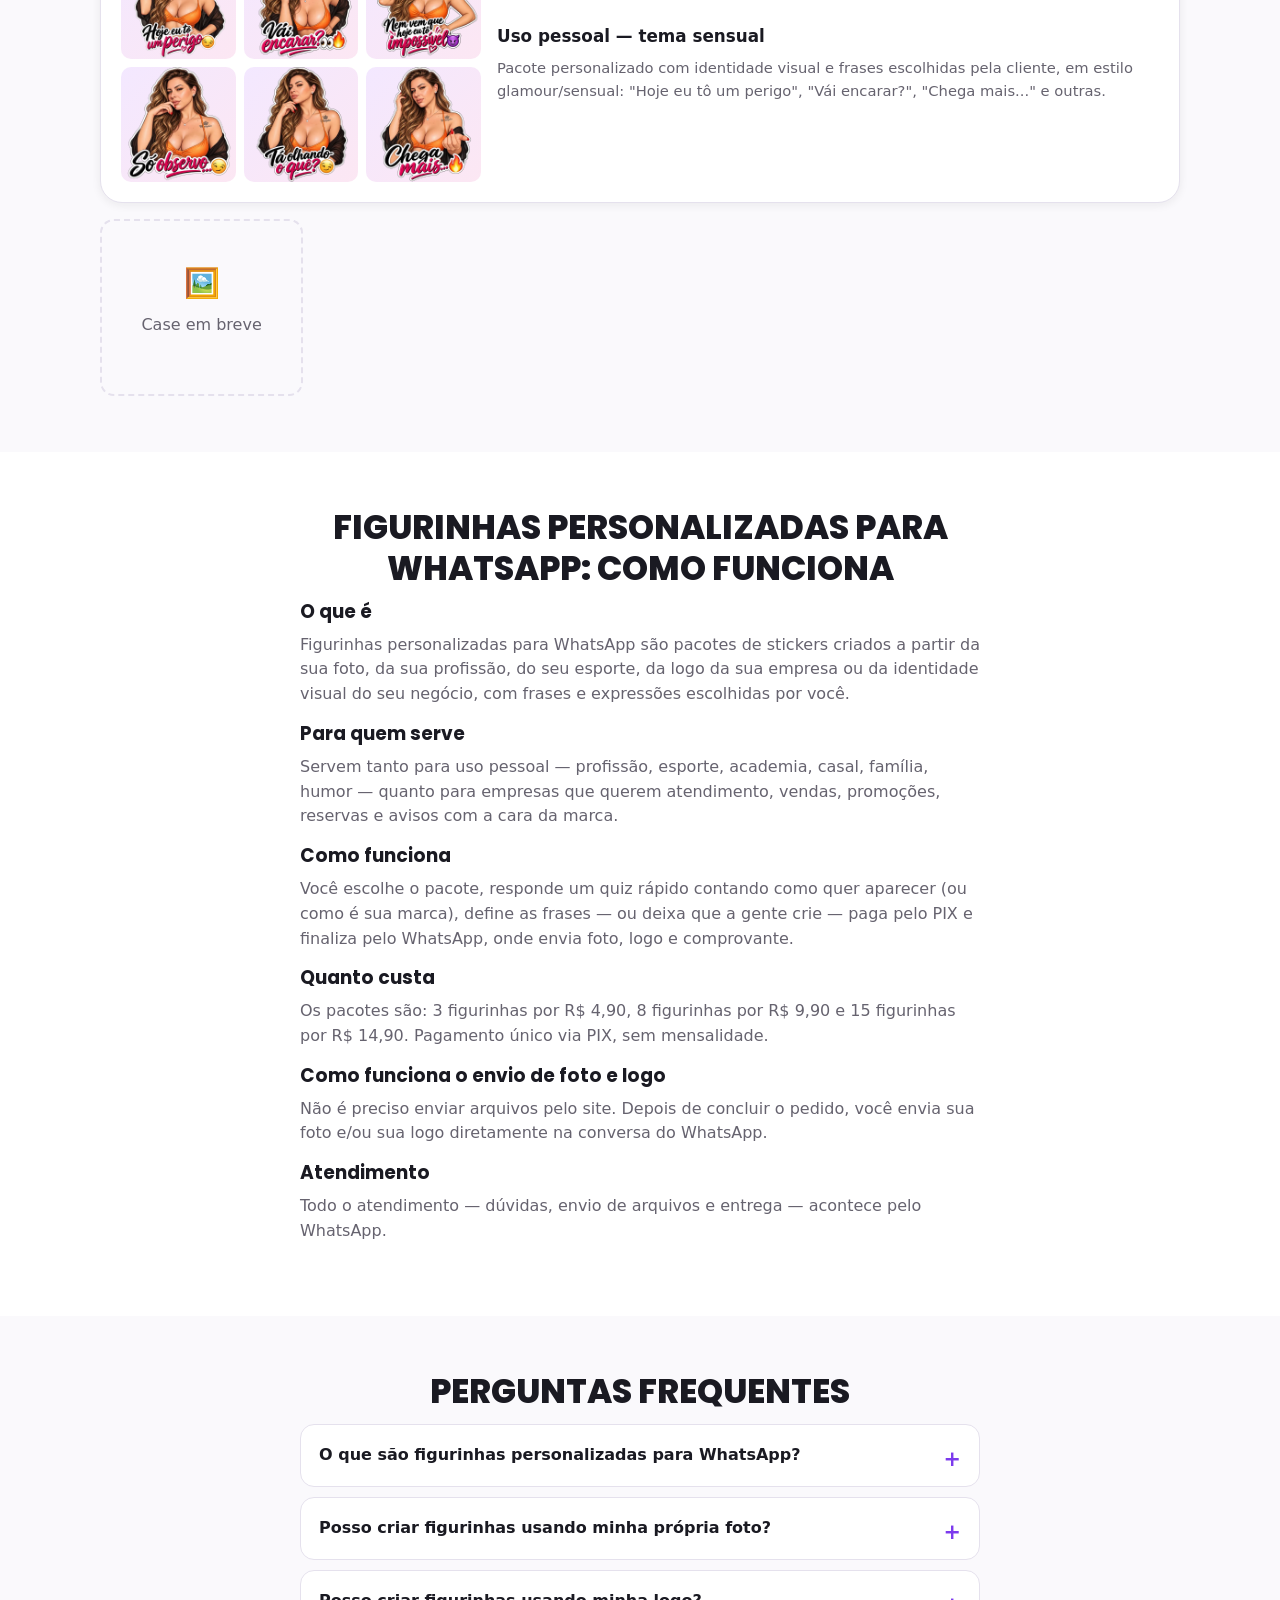
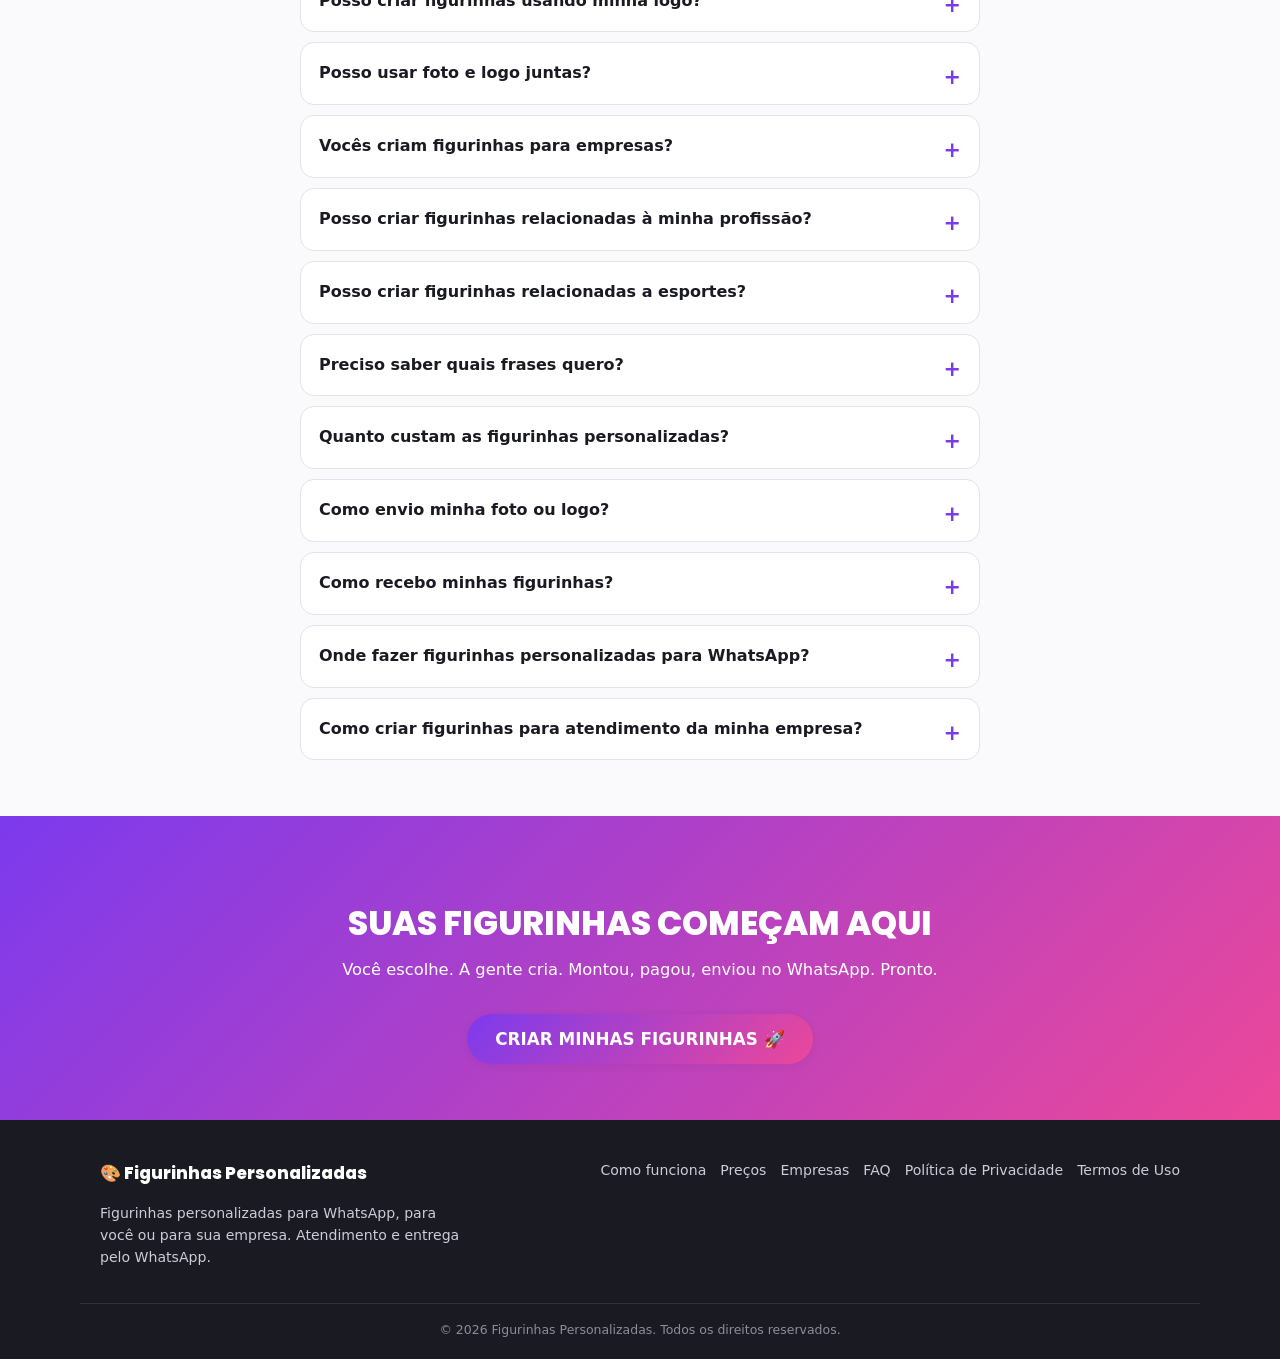
==== commit d7c0924c: "Adiciona foto real de imobiliária na seção Empresas Mascote da Apolar Imóveis.  Co-Authored-By: Clau" ====
--- a/index.html
+++ b/index.html
@@ -261,7 +261,10 @@
           </figure>
           <figure class="example-card"><div class="example-visual" aria-hidden="true">🛍️</div><figcaption><span class="example-title">Loja</span></figcaption></figure>
           <figure class="example-card"><div class="example-visual" aria-hidden="true">🍔</div><figcaption><span class="example-title">Restaurante</span></figcaption></figure>
-          <figure class="example-card"><div class="example-visual" aria-hidden="true">🏠</div><figcaption><span class="example-title">Imobiliária</span></figcaption></figure>
+          <figure class="example-card">
+            <div class="example-visual"><img src="/assets/images/exemplo-imobiliaria.webp" alt="Figurinha com mascote da Apolar Imóveis com a frase Seu novo lar pode estar aqui" loading="lazy" width="700" height="700"></div>
+            <figcaption><span class="example-title">Imobiliária</span></figcaption>
+          </figure>
         </div>
       </div>
     </section>
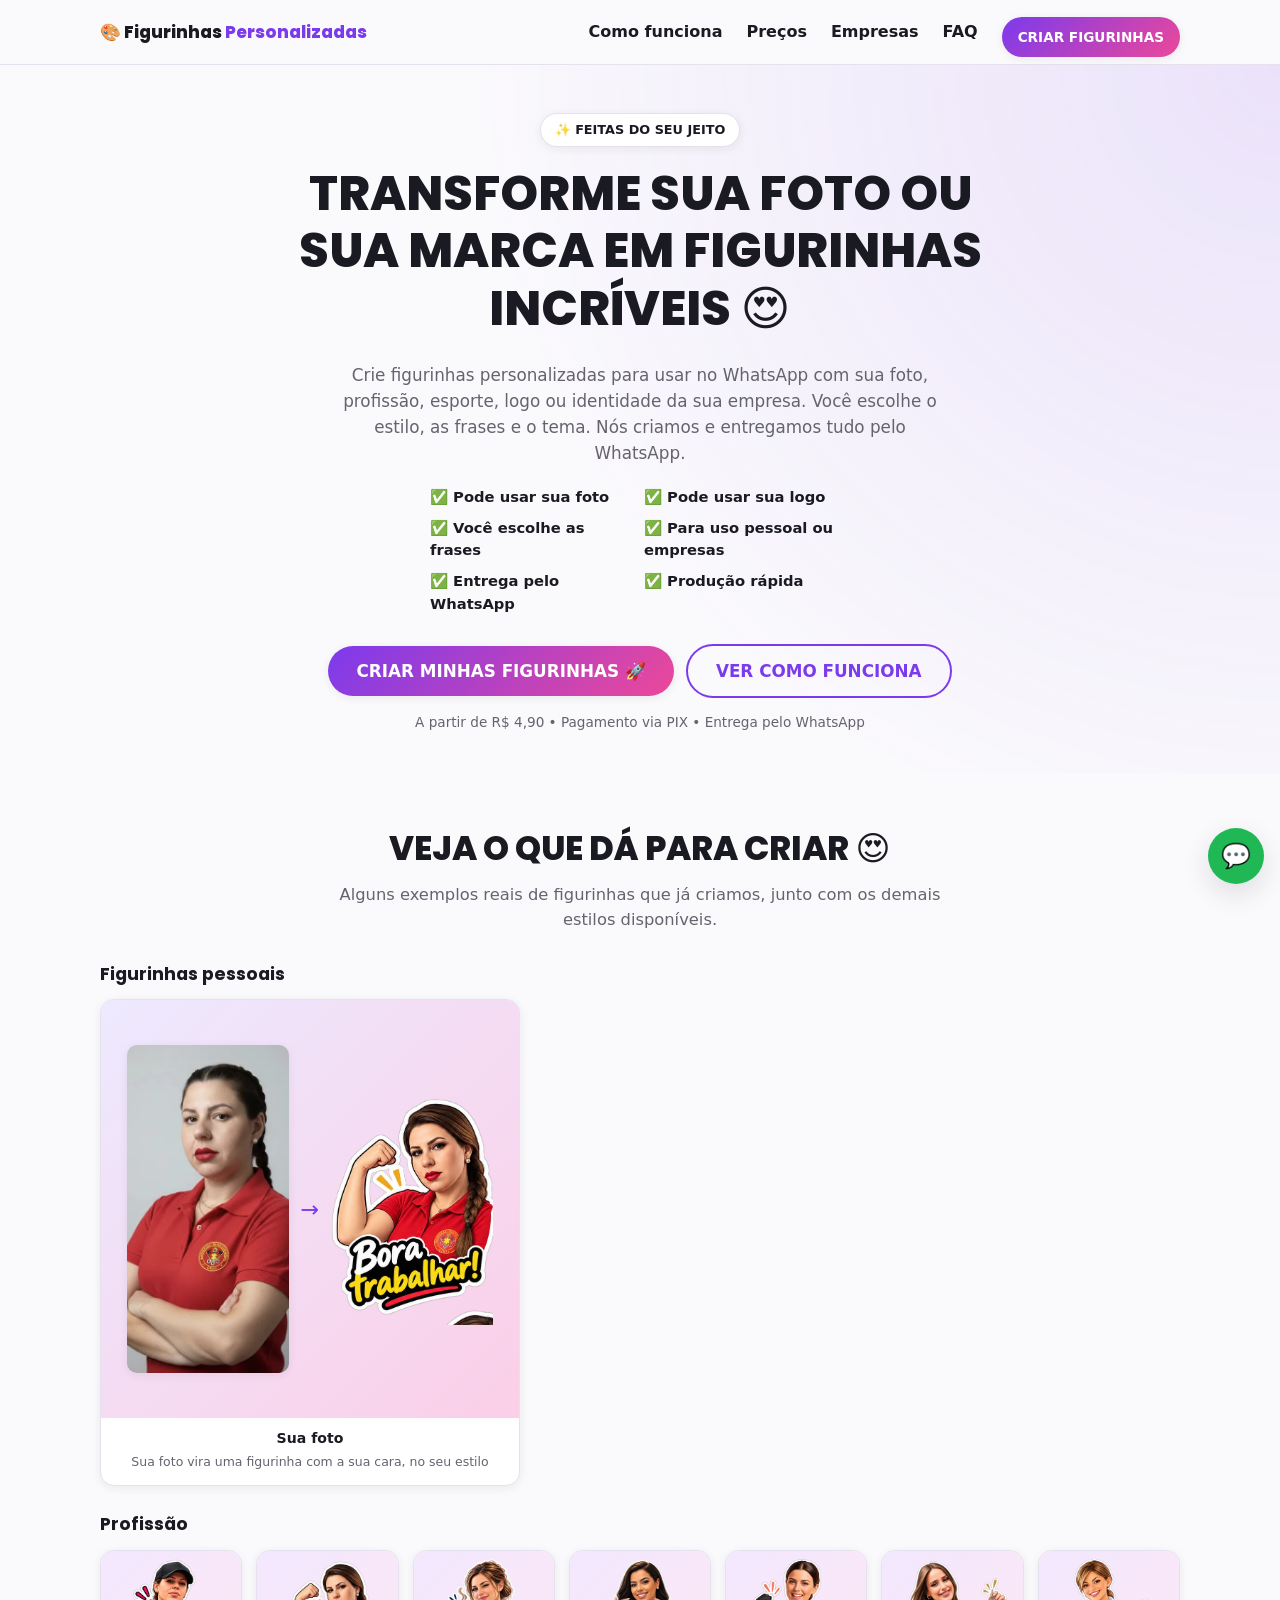
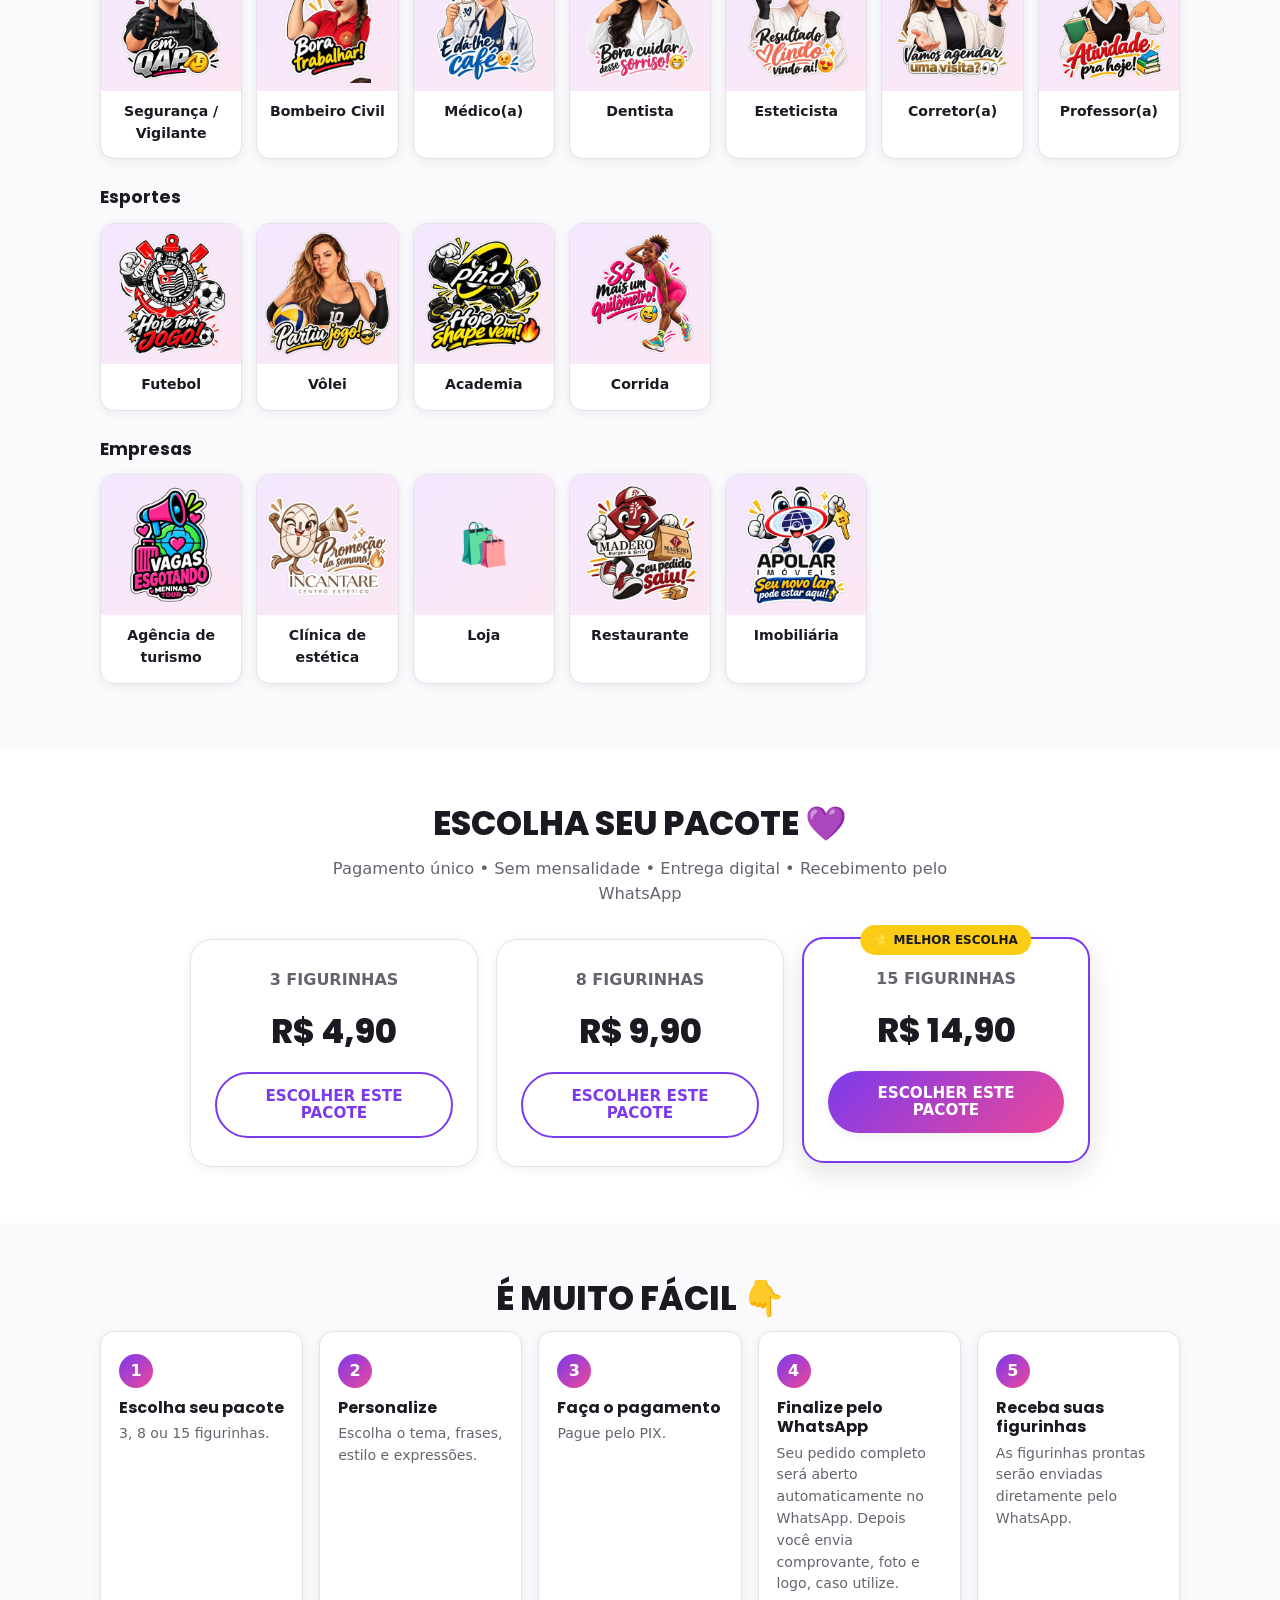
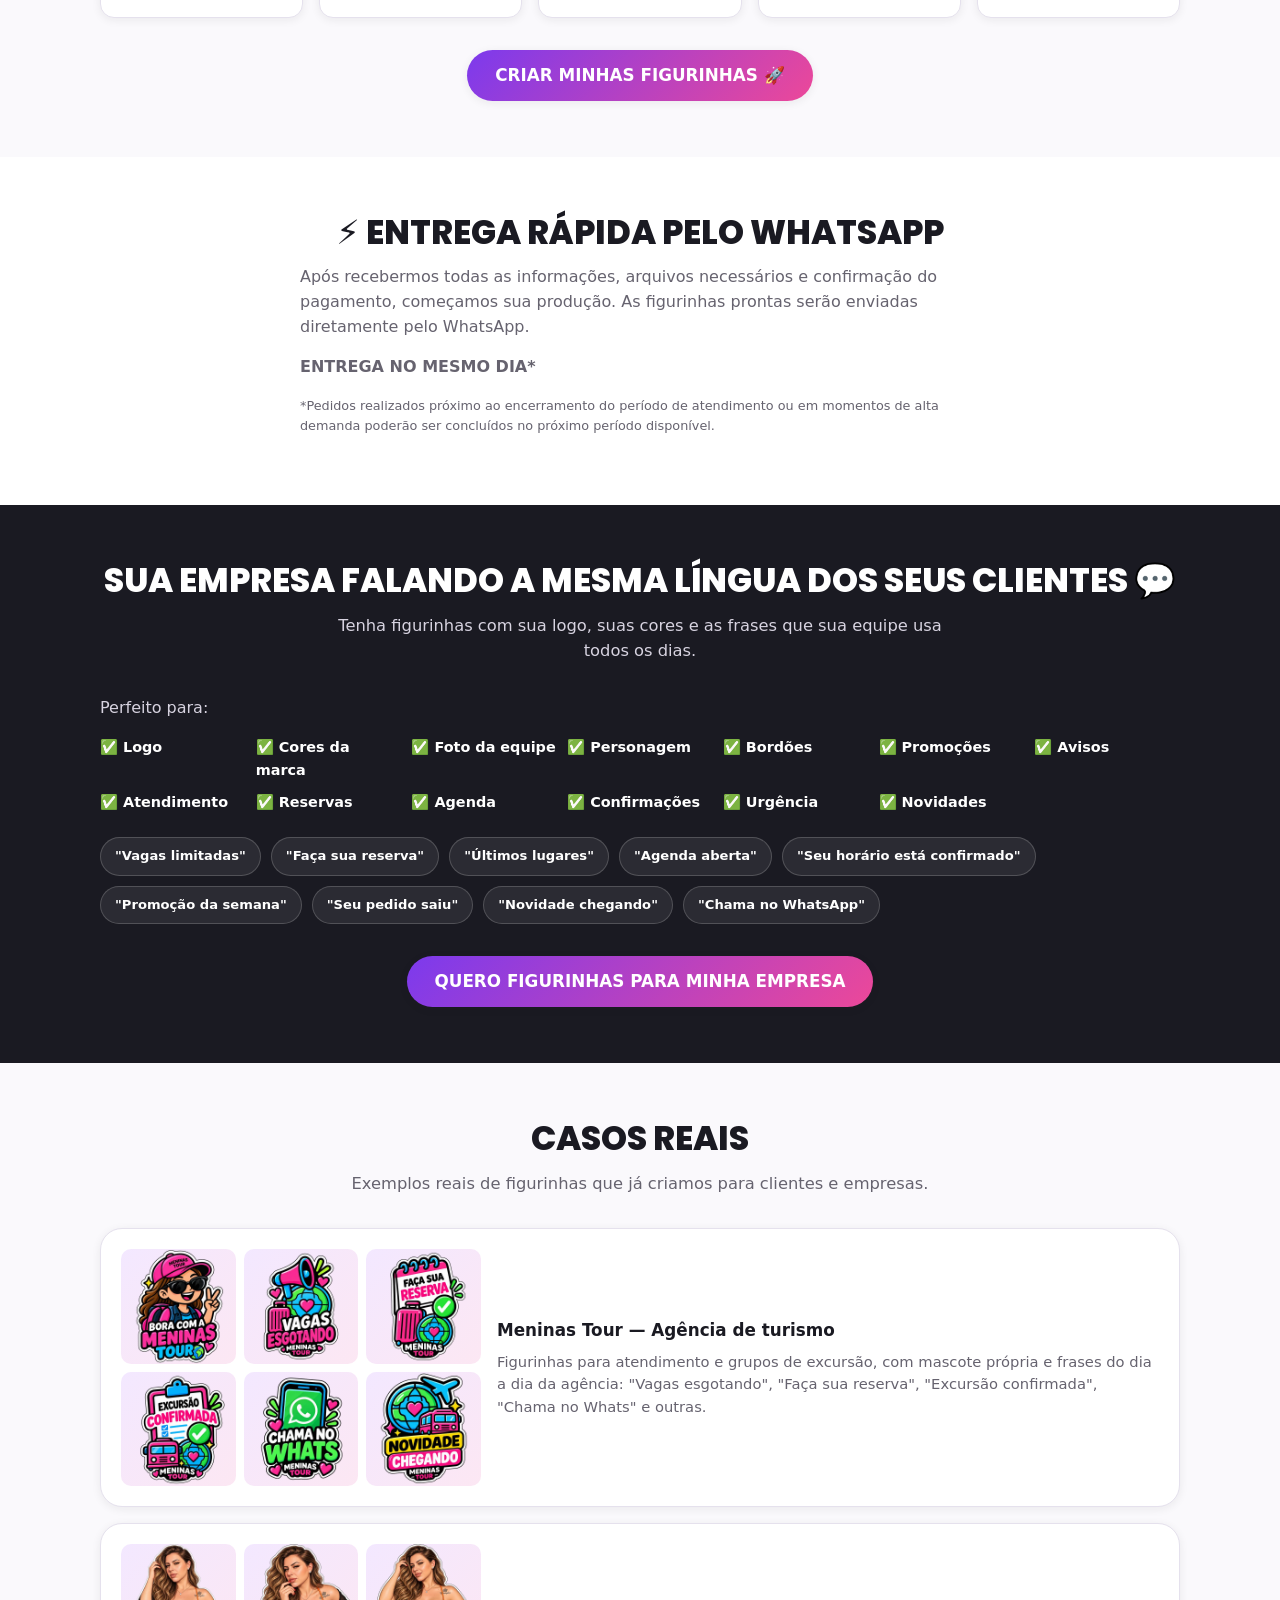
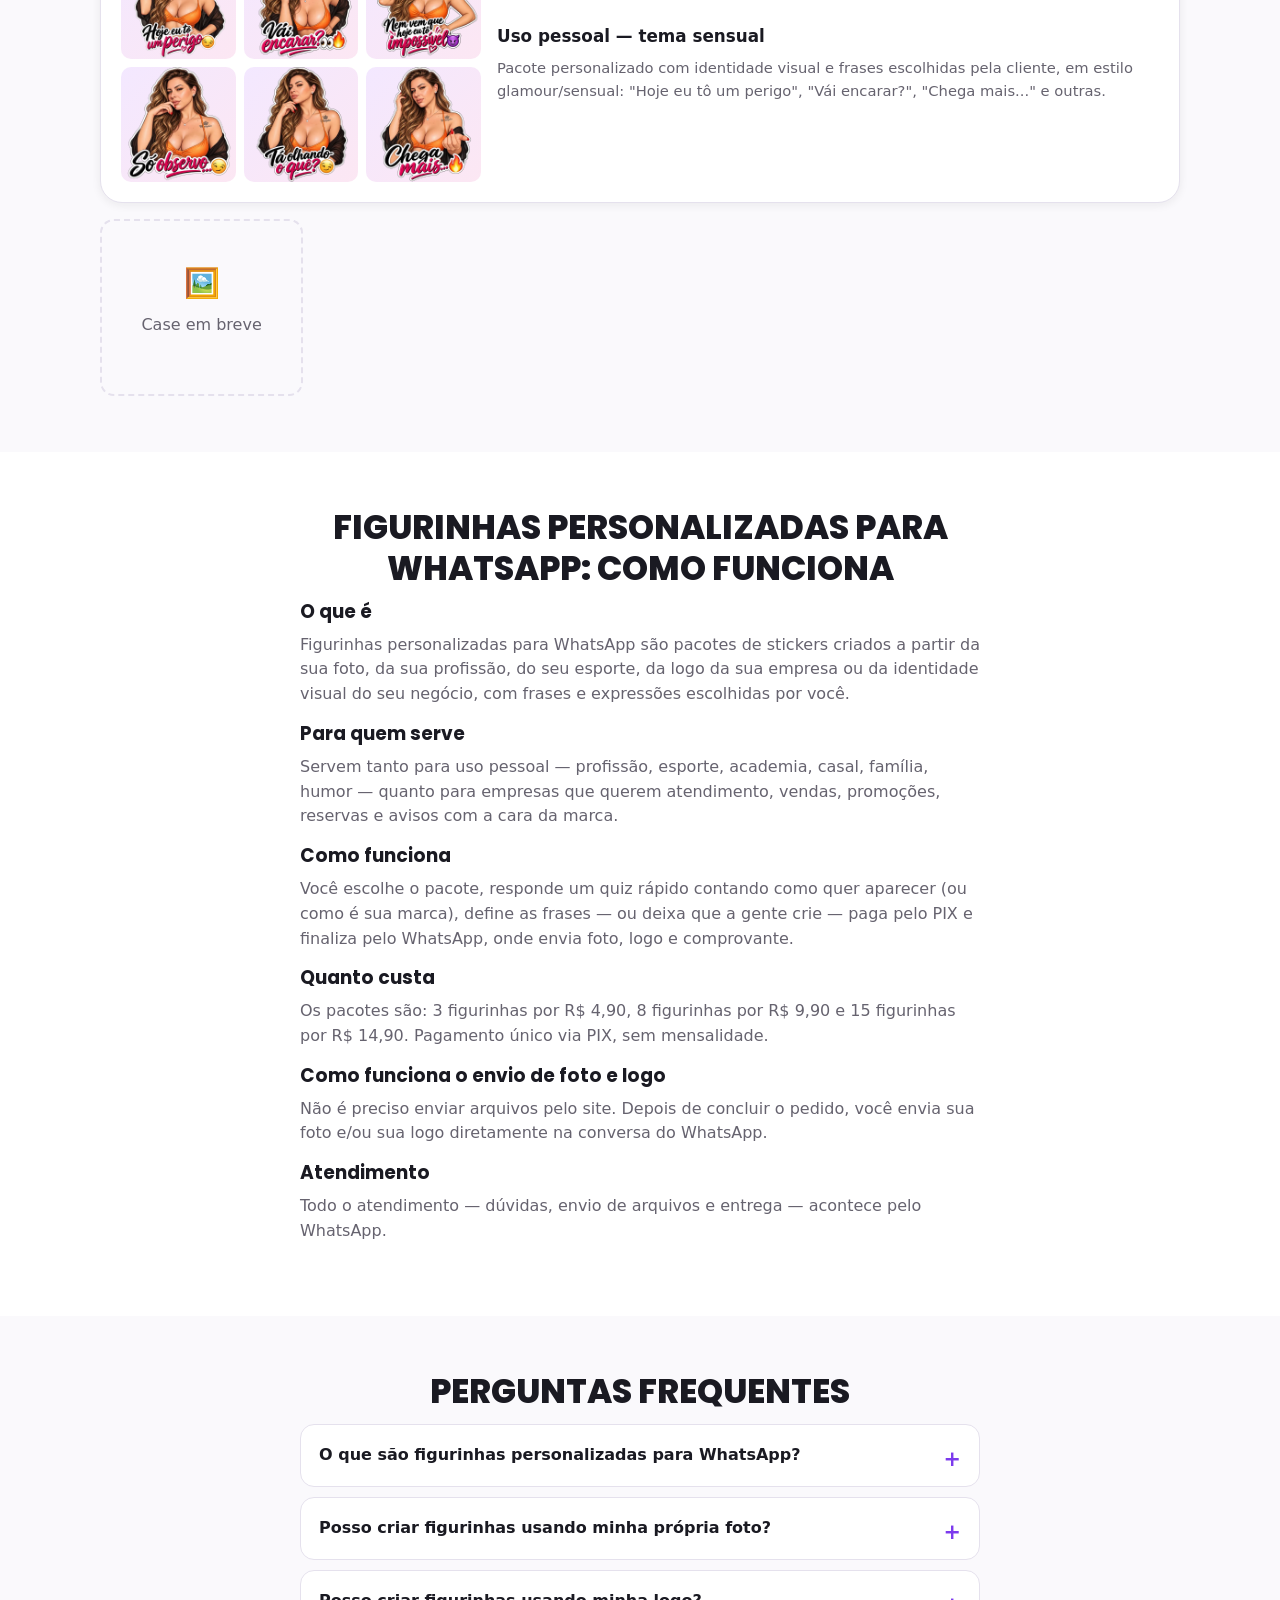
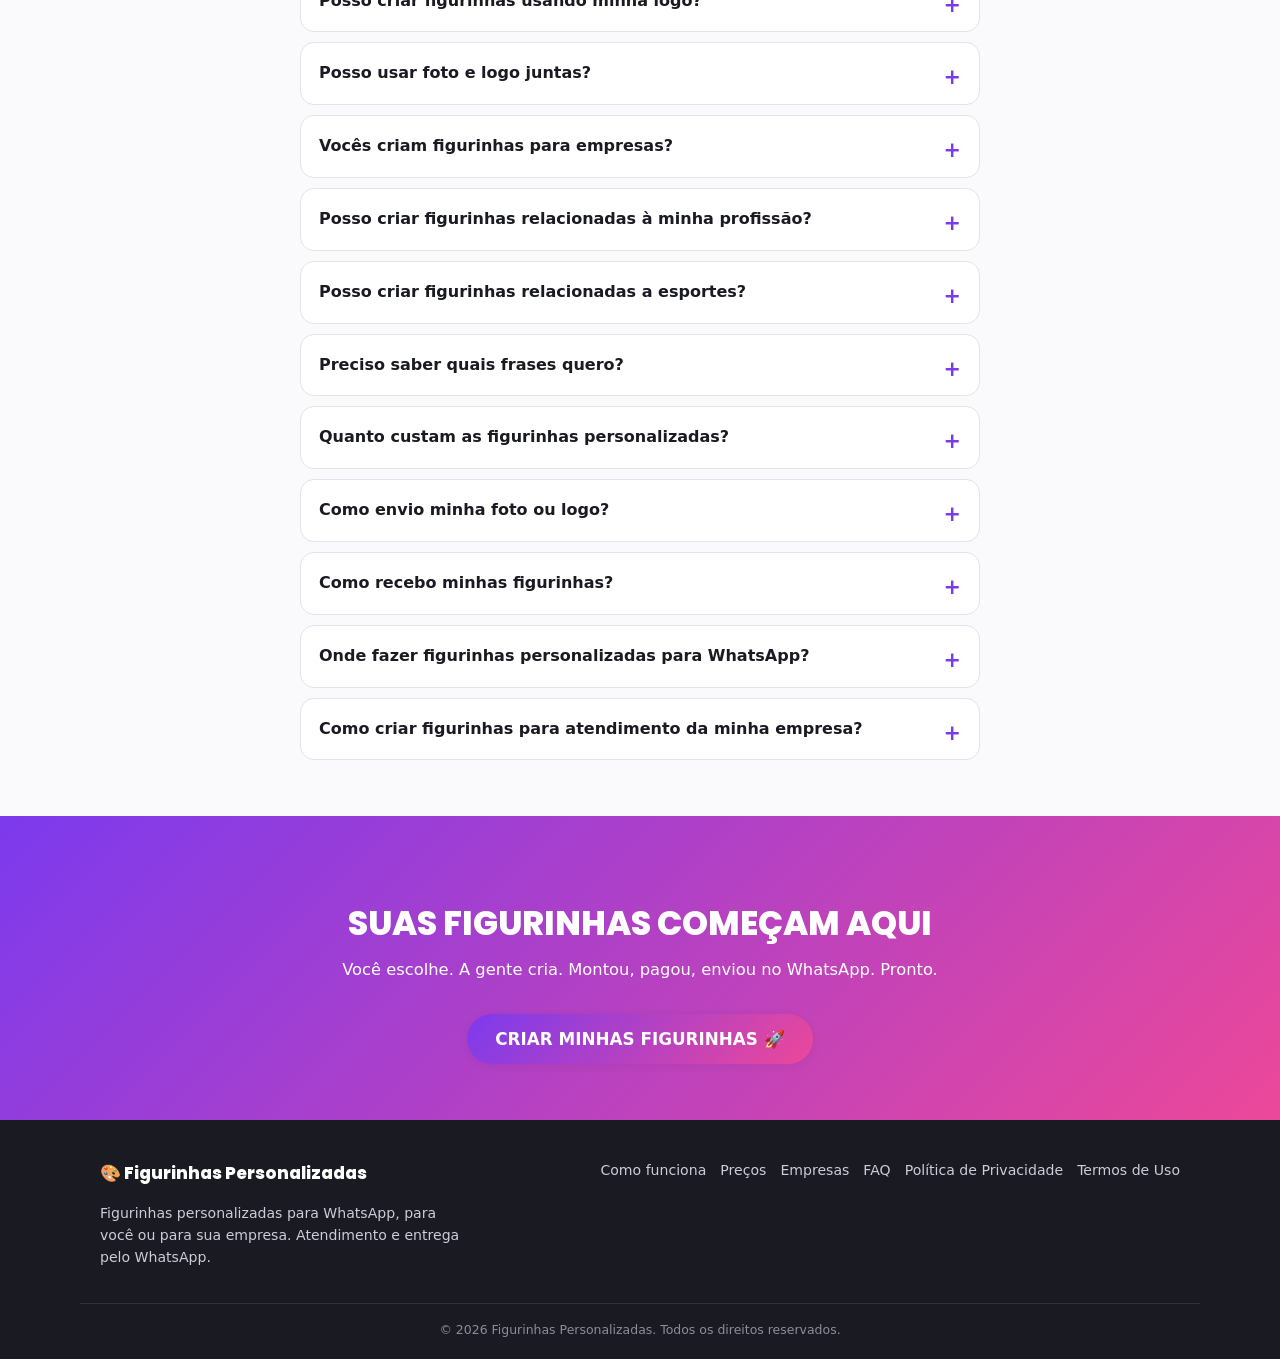
==== commit 027efda1: "Adiciona foto real de restaurante na seção Empresas Mascote da Madero Burger & Grill.  Co-Authored-B" ====
--- a/index.html
+++ b/index.html
@@ -260,7 +260,10 @@
             <figcaption><span class="example-title">Clínica de estética</span></figcaption>
           </figure>
           <figure class="example-card"><div class="example-visual" aria-hidden="true">🛍️</div><figcaption><span class="example-title">Loja</span></figcaption></figure>
-          <figure class="example-card"><div class="example-visual" aria-hidden="true">🍔</div><figcaption><span class="example-title">Restaurante</span></figcaption></figure>
+          <figure class="example-card">
+            <div class="example-visual"><img src="/assets/images/exemplo-restaurante.webp" alt="Figurinha com mascote da Madero Burger & Grill com a frase Seu pedido saiu" loading="lazy" width="700" height="700"></div>
+            <figcaption><span class="example-title">Restaurante</span></figcaption>
+          </figure>
           <figure class="example-card">
             <div class="example-visual"><img src="/assets/images/exemplo-imobiliaria.webp" alt="Figurinha com mascote da Apolar Imóveis com a frase Seu novo lar pode estar aqui" loading="lazy" width="700" height="700"></div>
             <figcaption><span class="example-title">Imobiliária</span></figcaption>
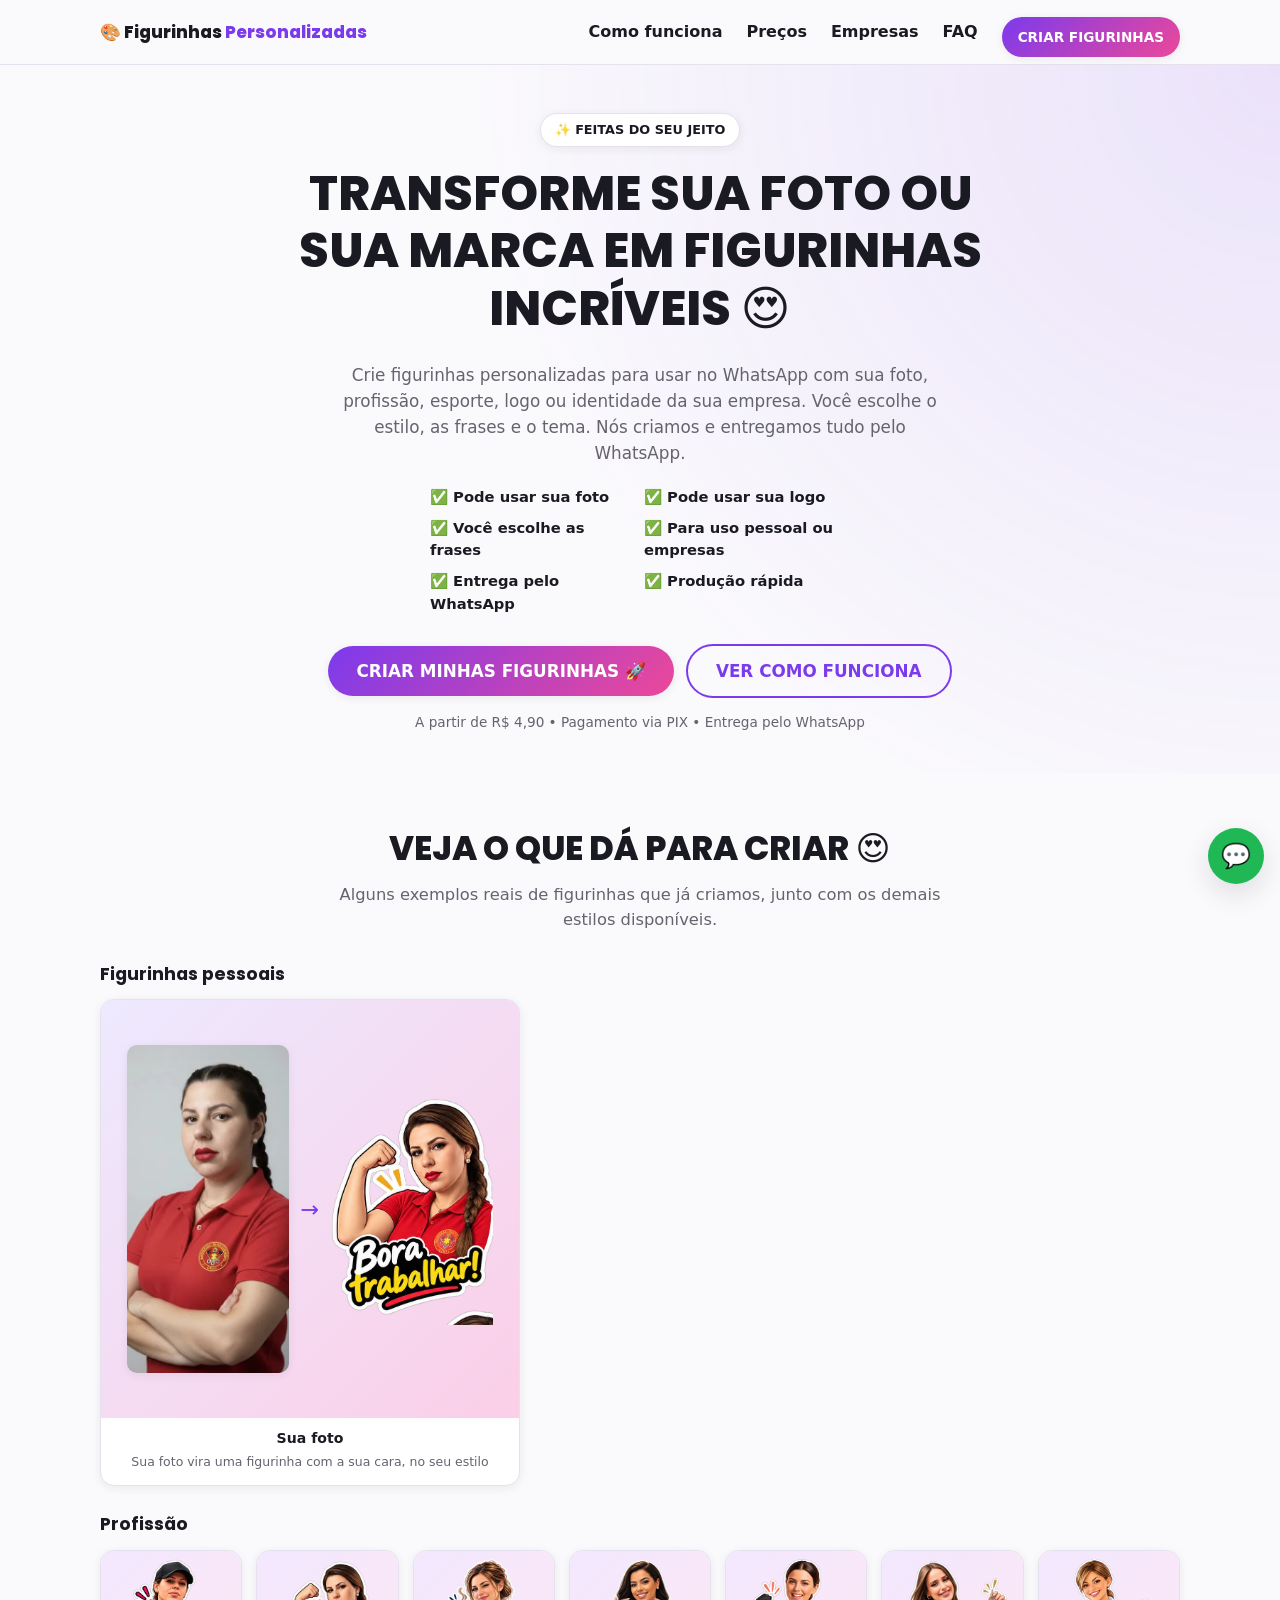
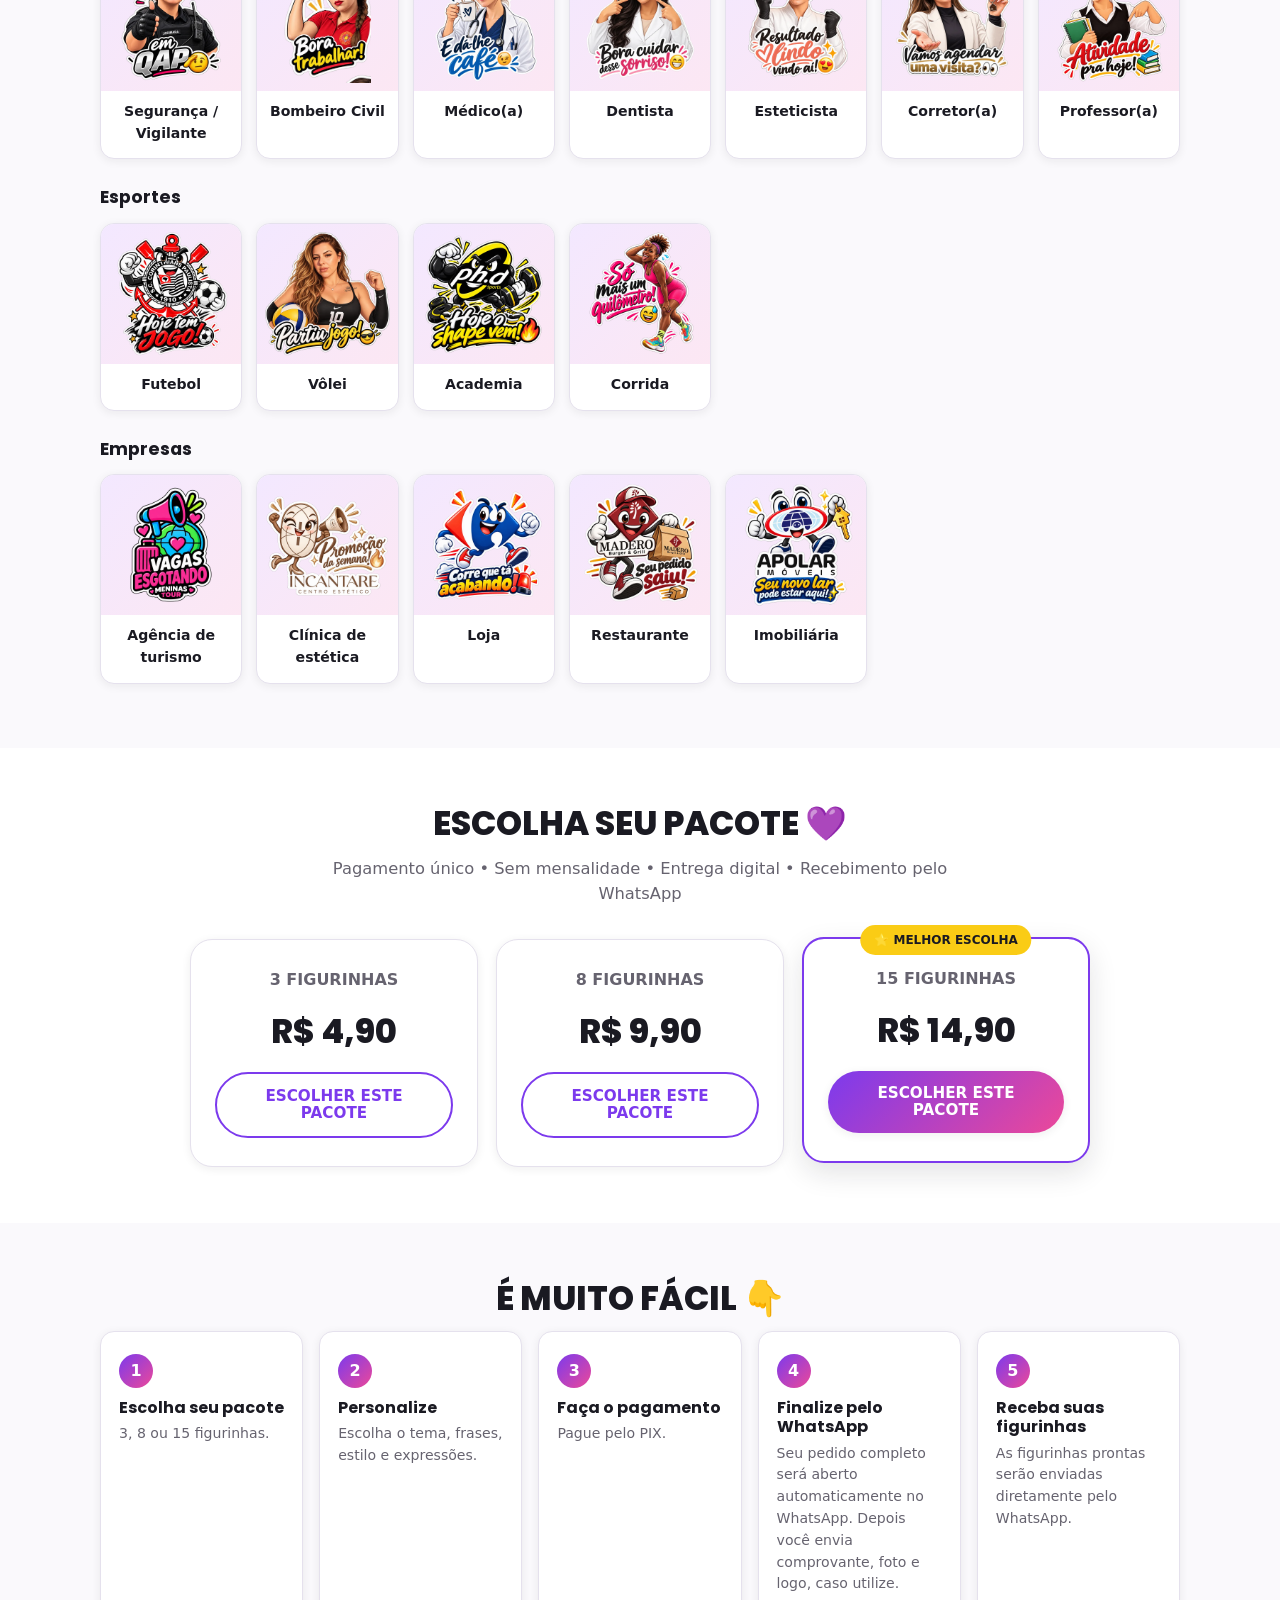
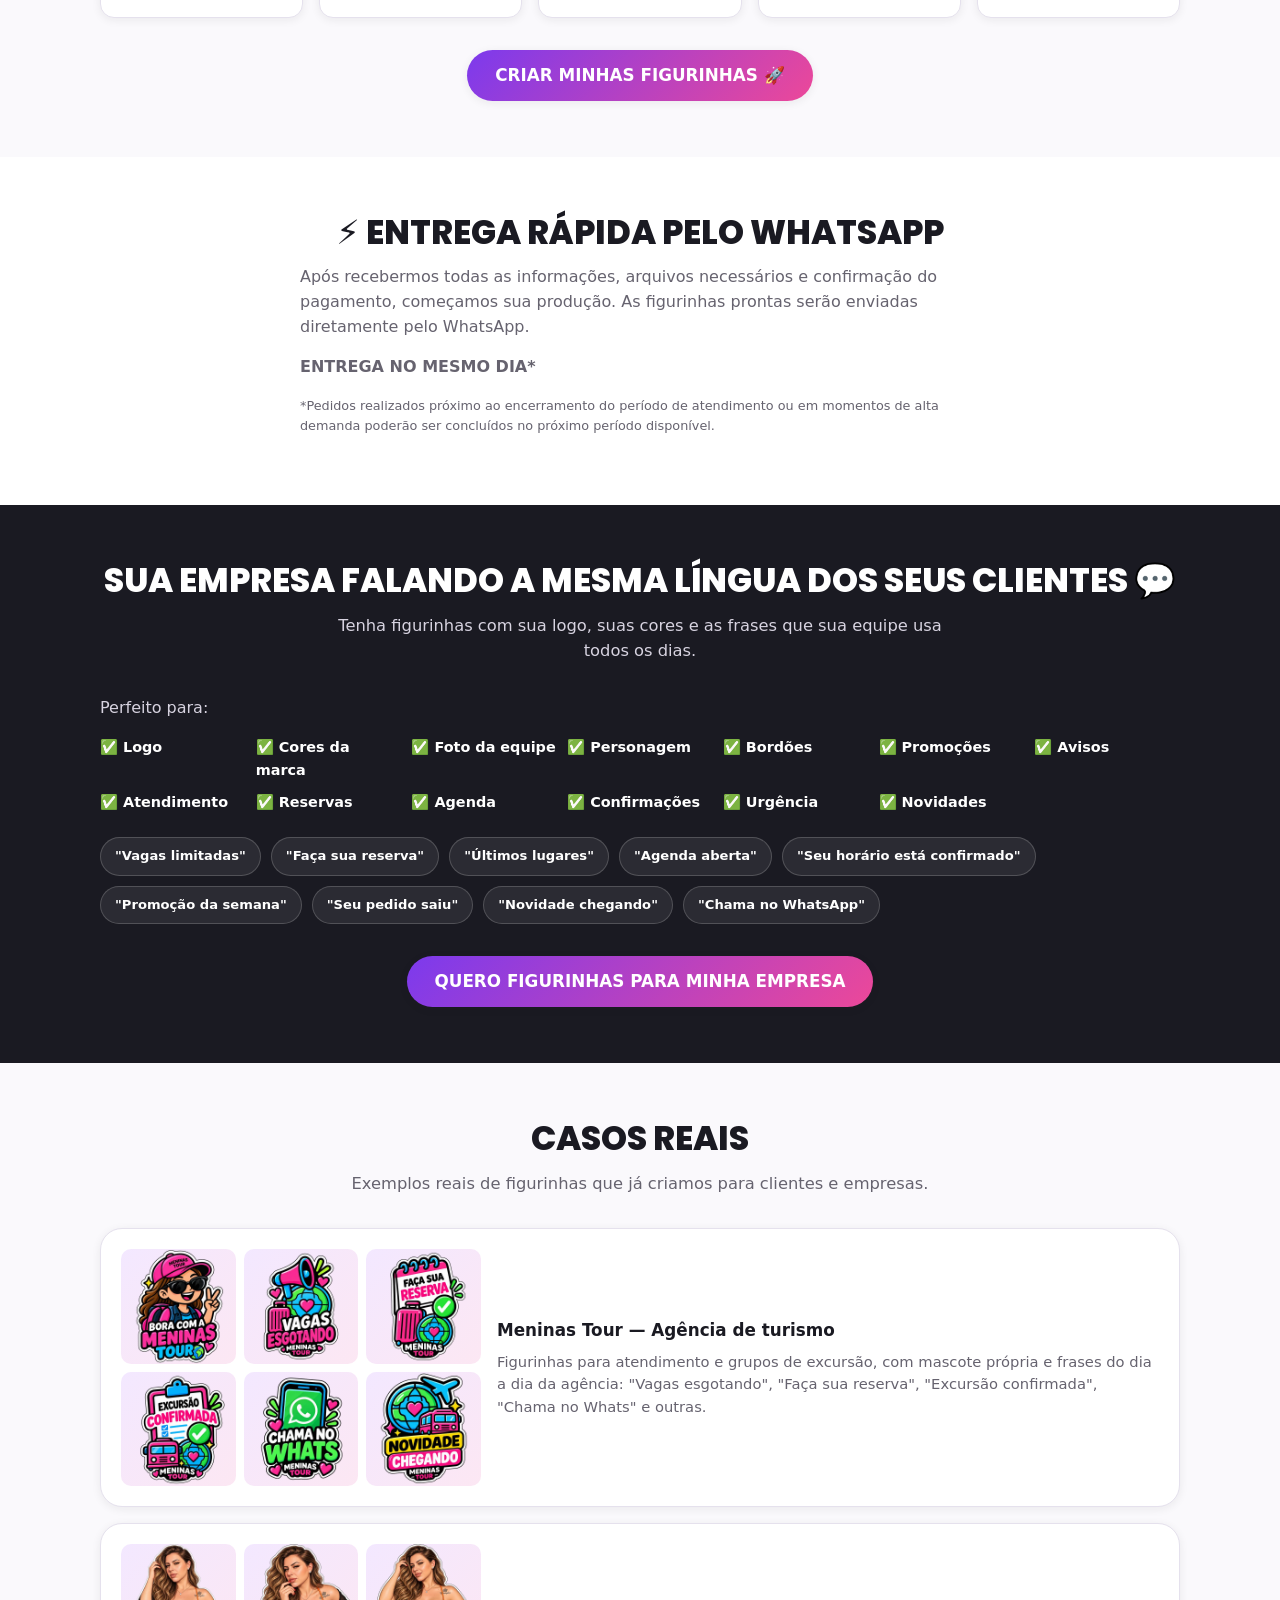
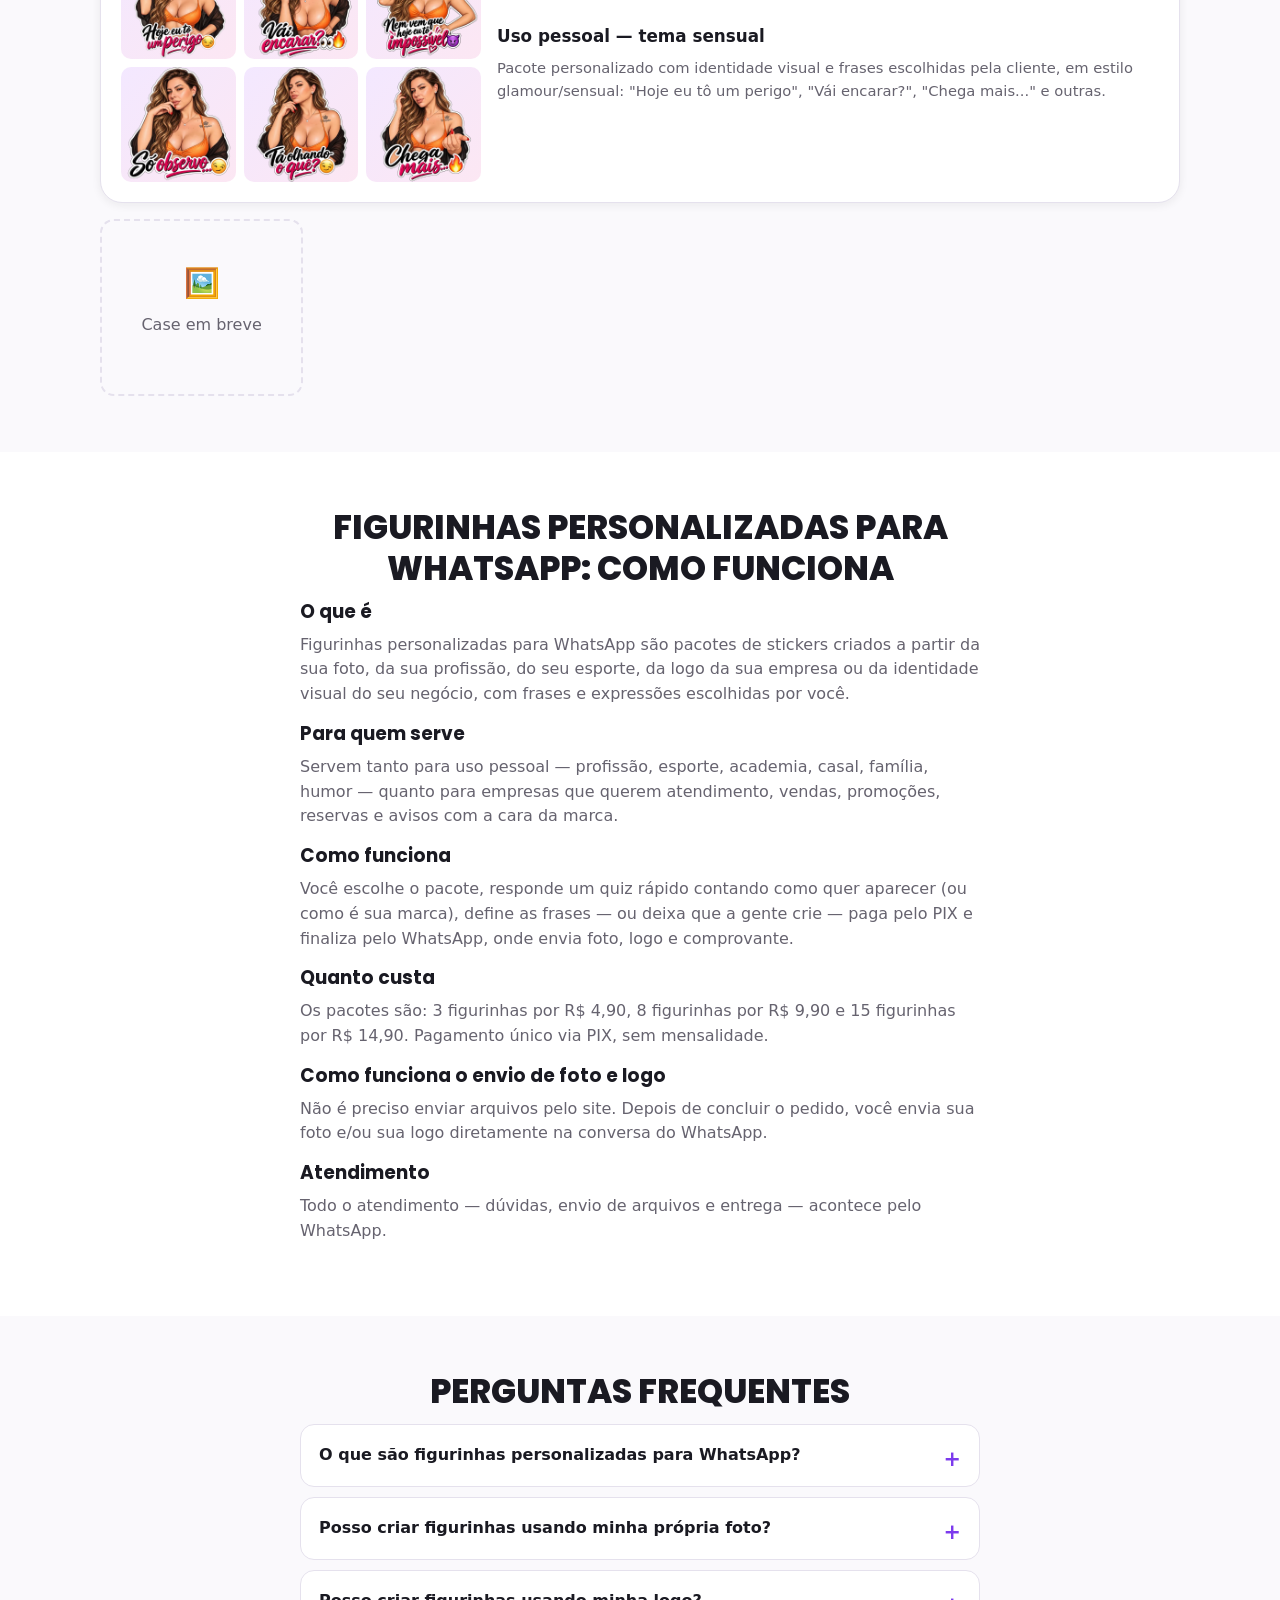
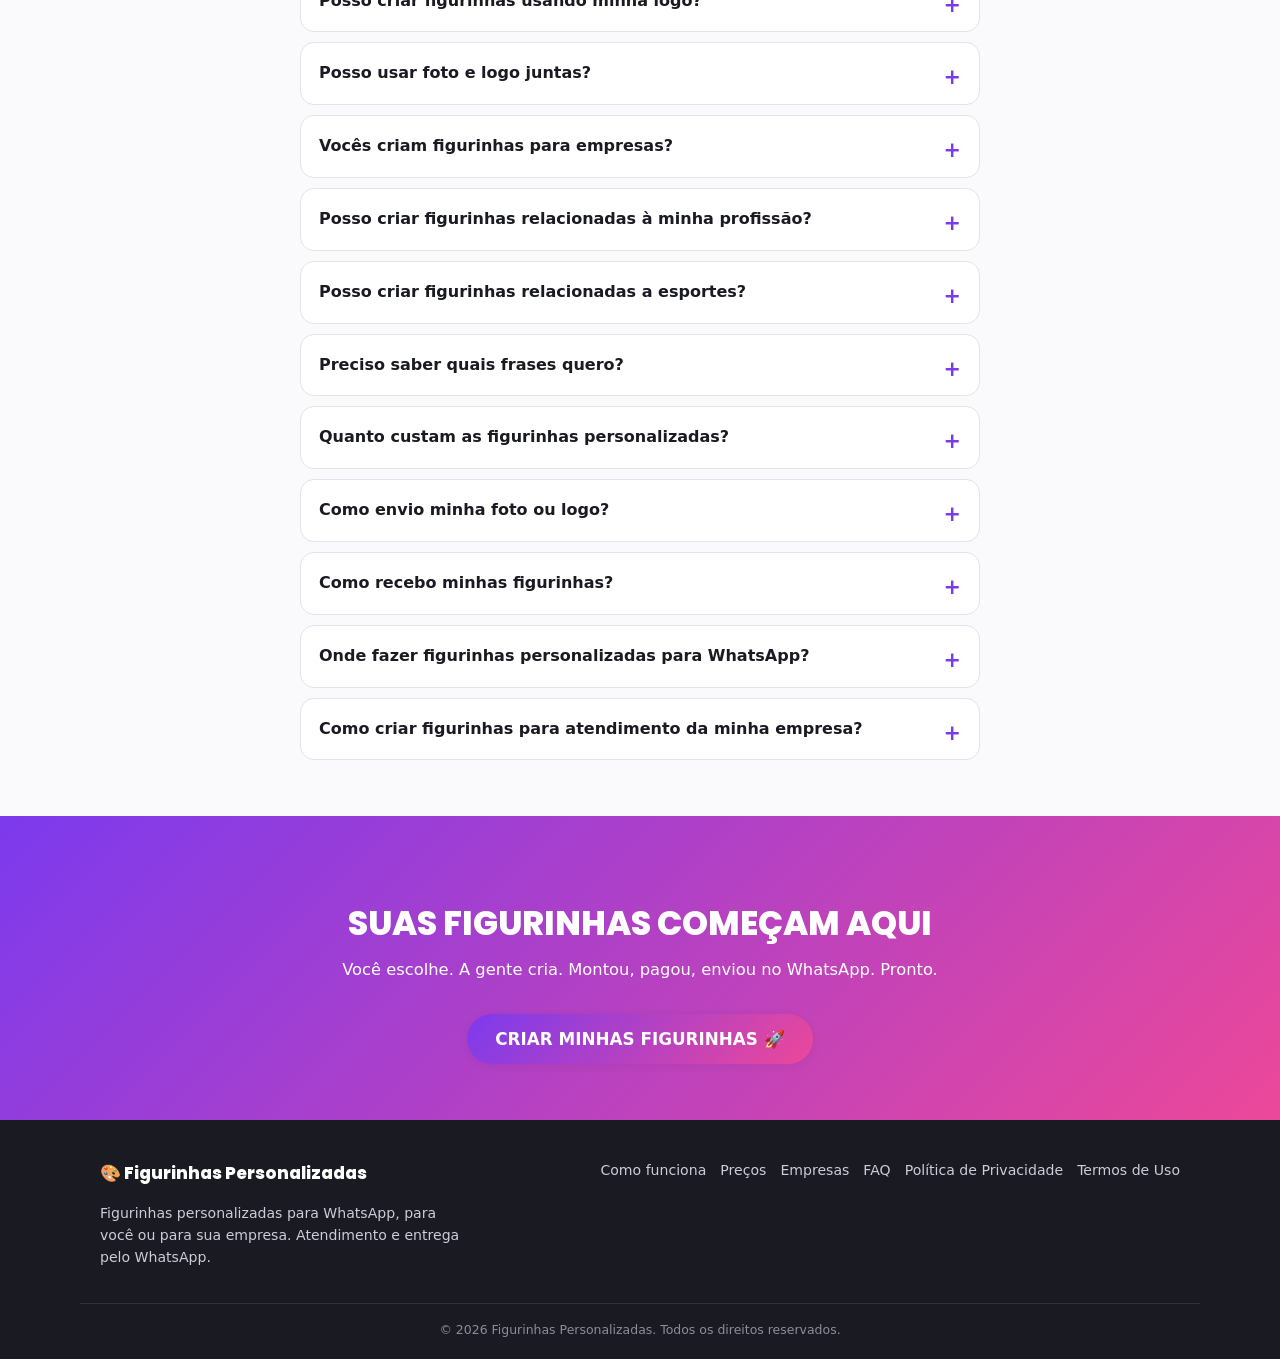
==== commit 9cc73a31: "Adiciona foto real de loja na seção Empresas Completa todos os 16 cards de exemplo com fotos reais (" ====
--- a/index.html
+++ b/index.html
@@ -259,7 +259,10 @@
             <div class="example-visual"><img src="/assets/images/exemplo-clinica-estetica.webp" alt="Figurinha com mascote da Incantare Centro Estético com a frase Promoção da semana" loading="lazy" width="700" height="700"></div>
             <figcaption><span class="example-title">Clínica de estética</span></figcaption>
           </figure>
-          <figure class="example-card"><div class="example-visual" aria-hidden="true">🛍️</div><figcaption><span class="example-title">Loja</span></figcaption></figure>
+          <figure class="example-card">
+            <div class="example-visual"><img src="/assets/images/exemplo-loja.webp" alt="Figurinha com mascote de loja com a frase Corre que tá acabando" loading="lazy" width="700" height="700"></div>
+            <figcaption><span class="example-title">Loja</span></figcaption>
+          </figure>
           <figure class="example-card">
             <div class="example-visual"><img src="/assets/images/exemplo-restaurante.webp" alt="Figurinha com mascote da Madero Burger & Grill com a frase Seu pedido saiu" loading="lazy" width="700" height="700"></div>
             <figcaption><span class="example-title">Restaurante</span></figcaption>
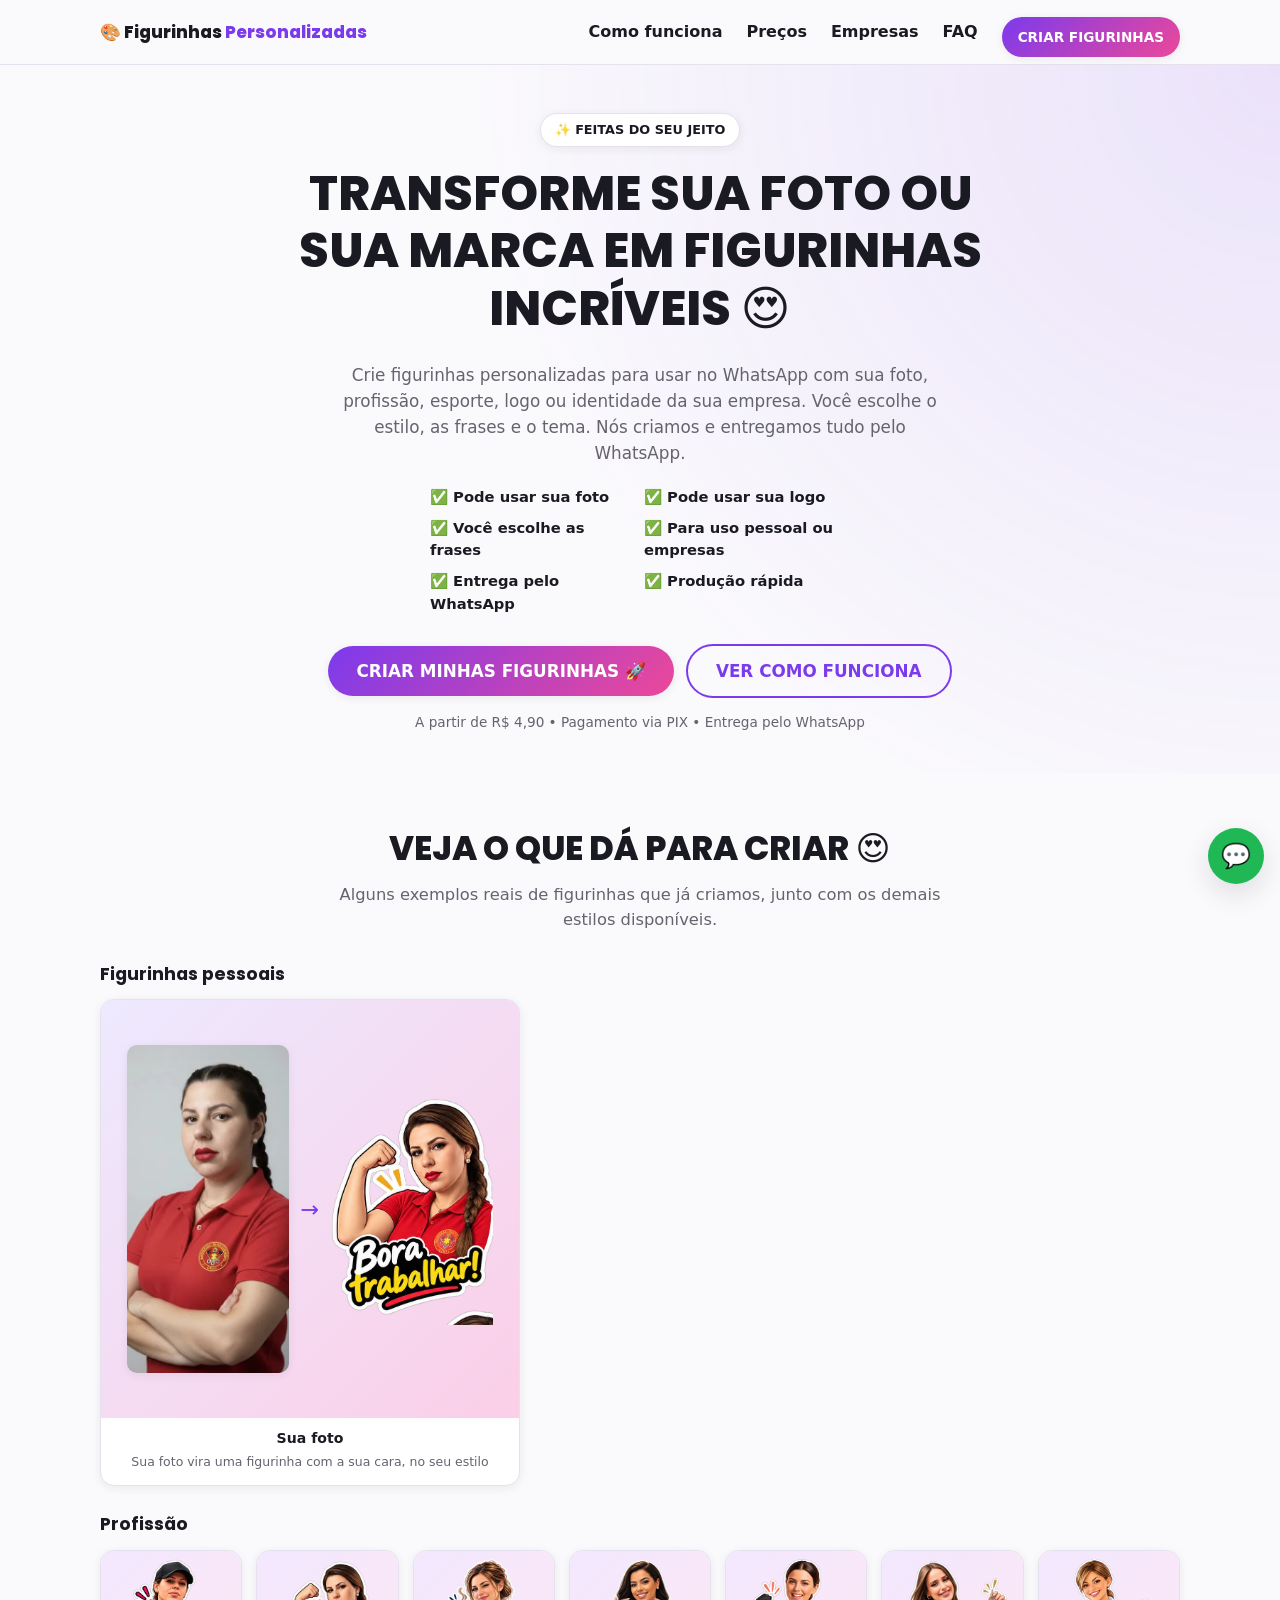
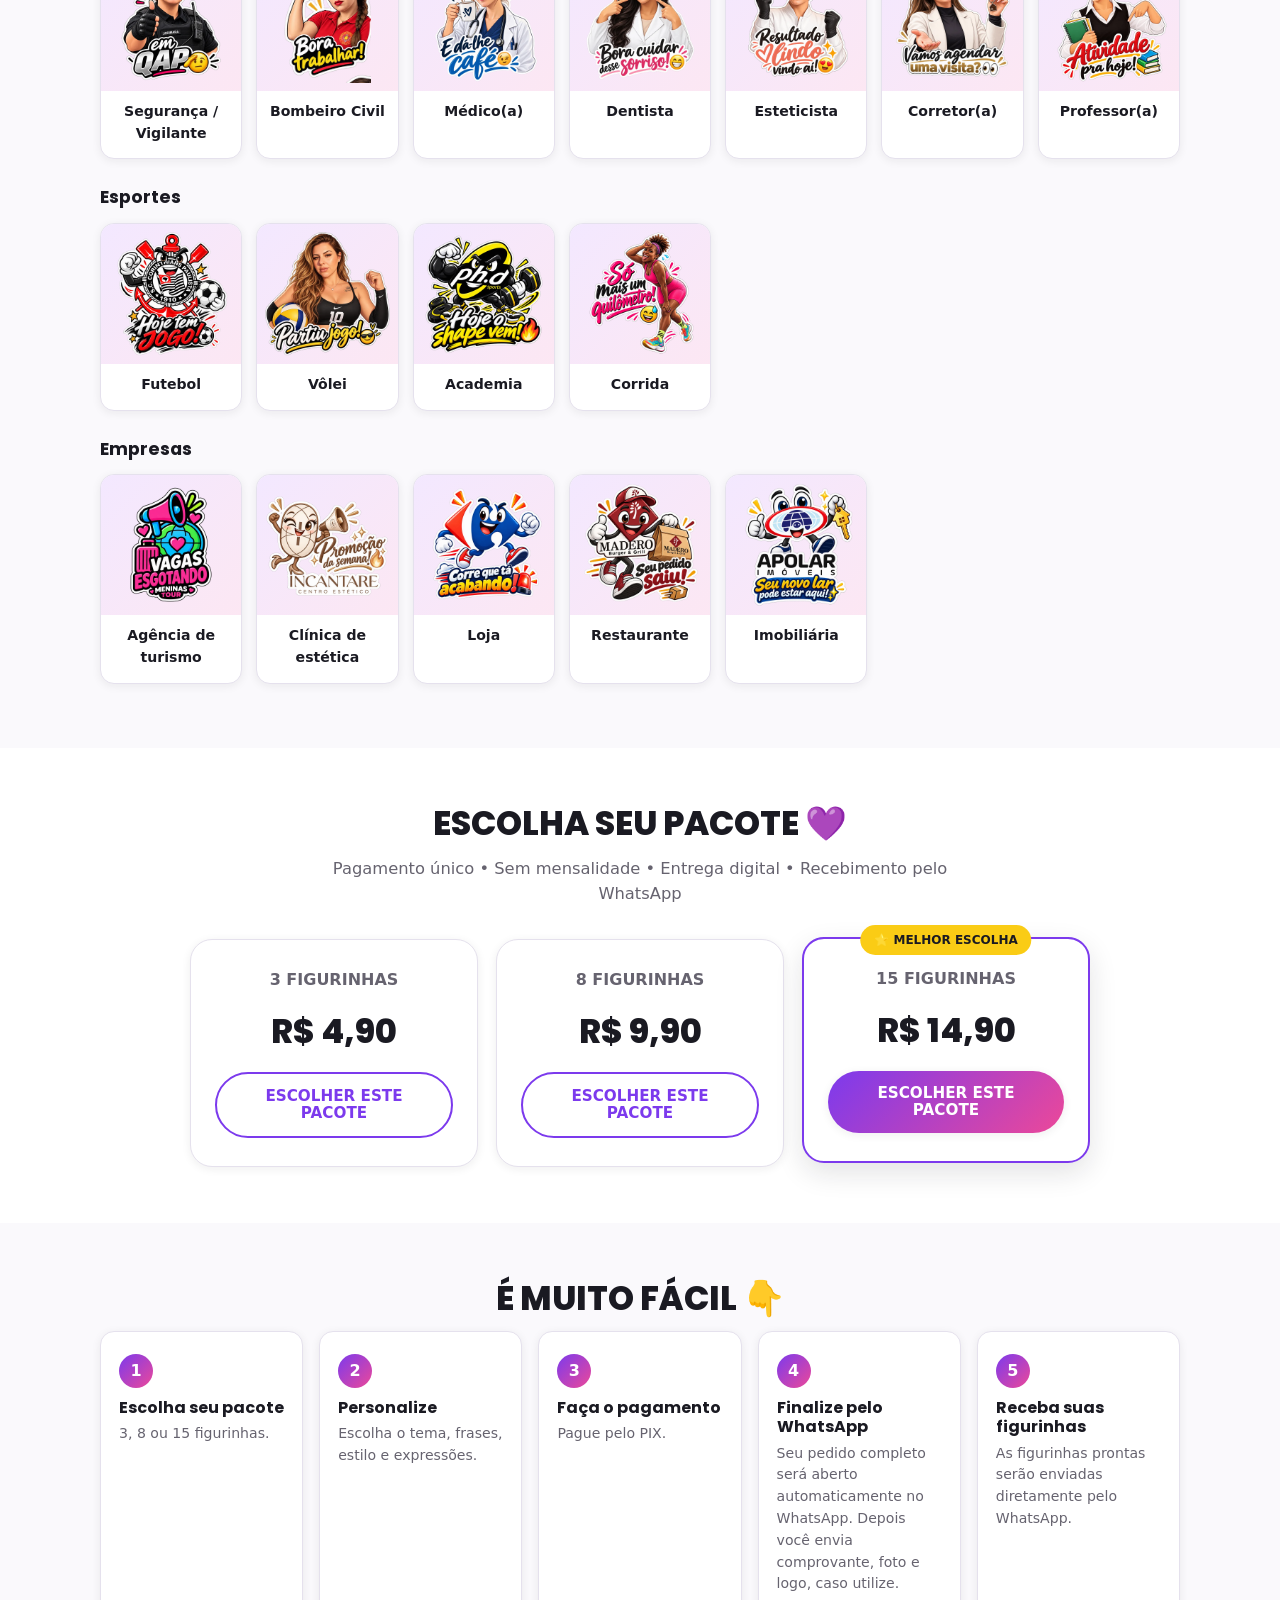
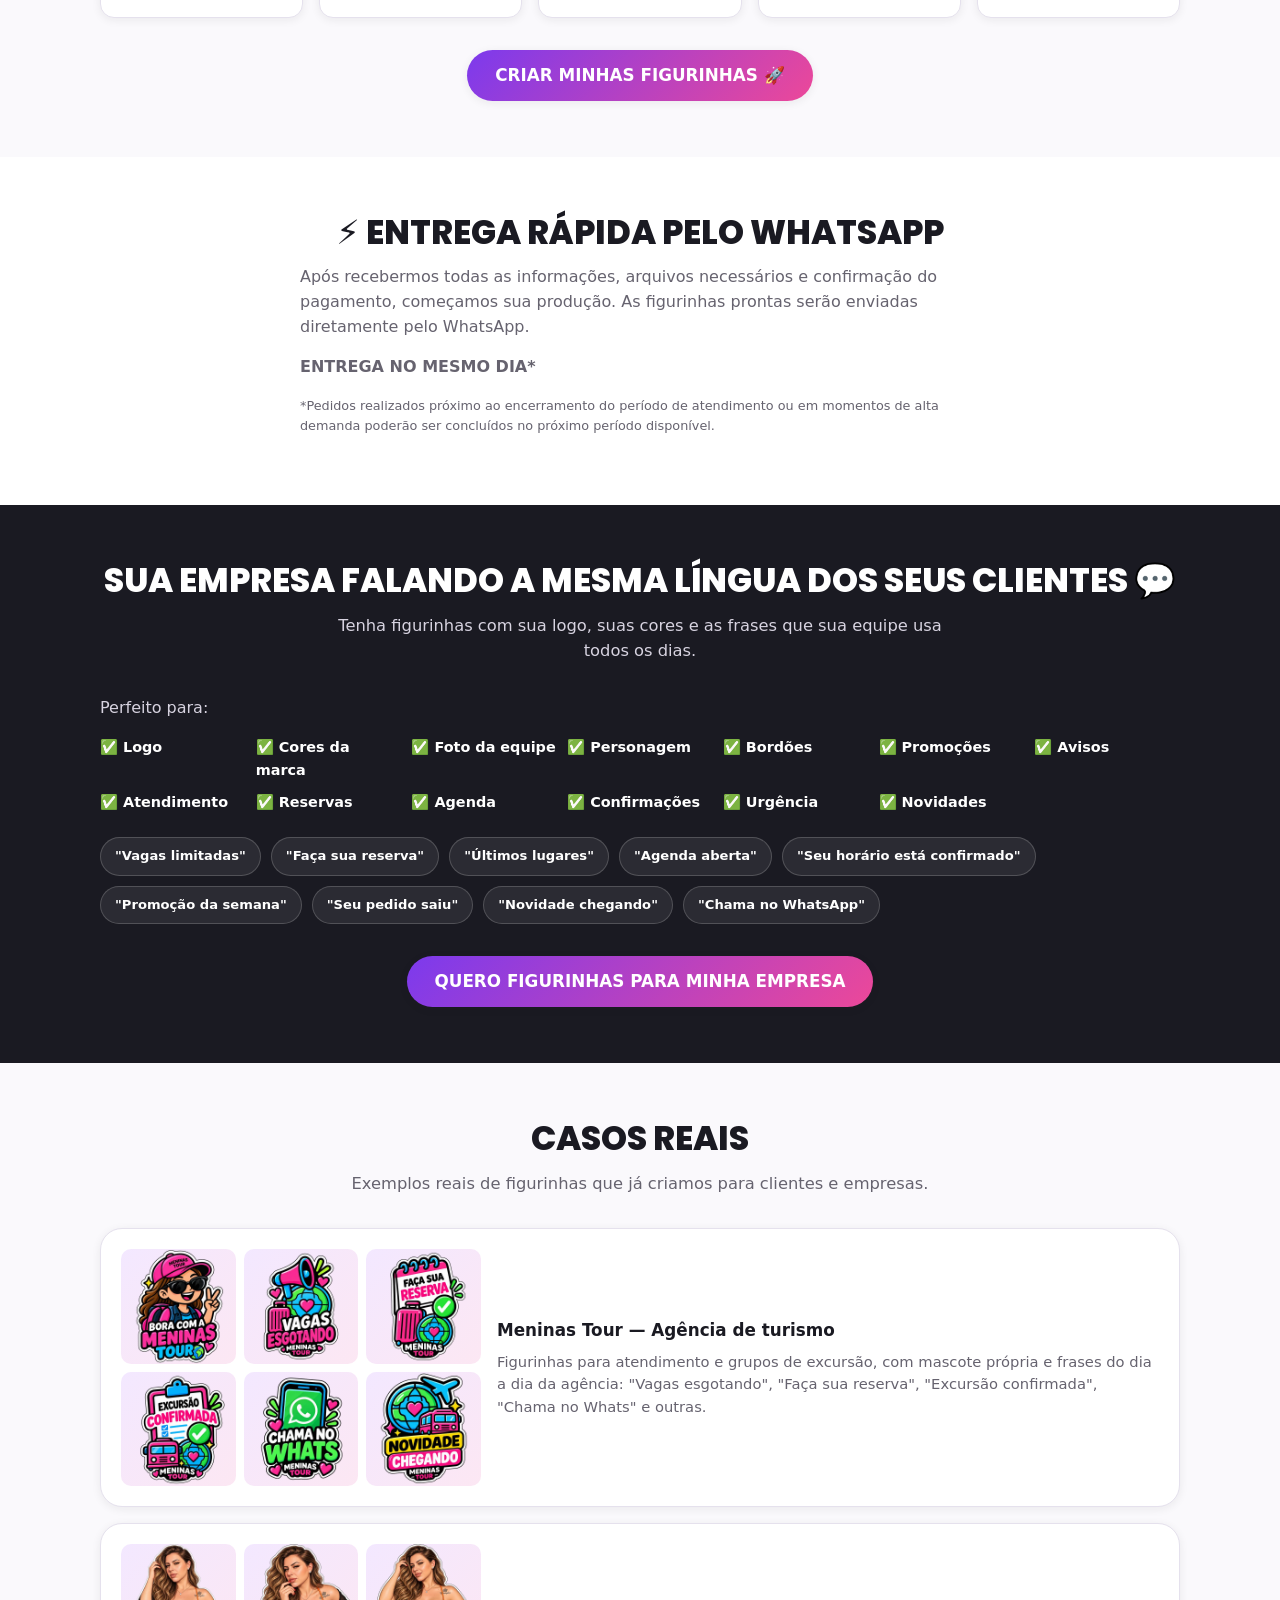
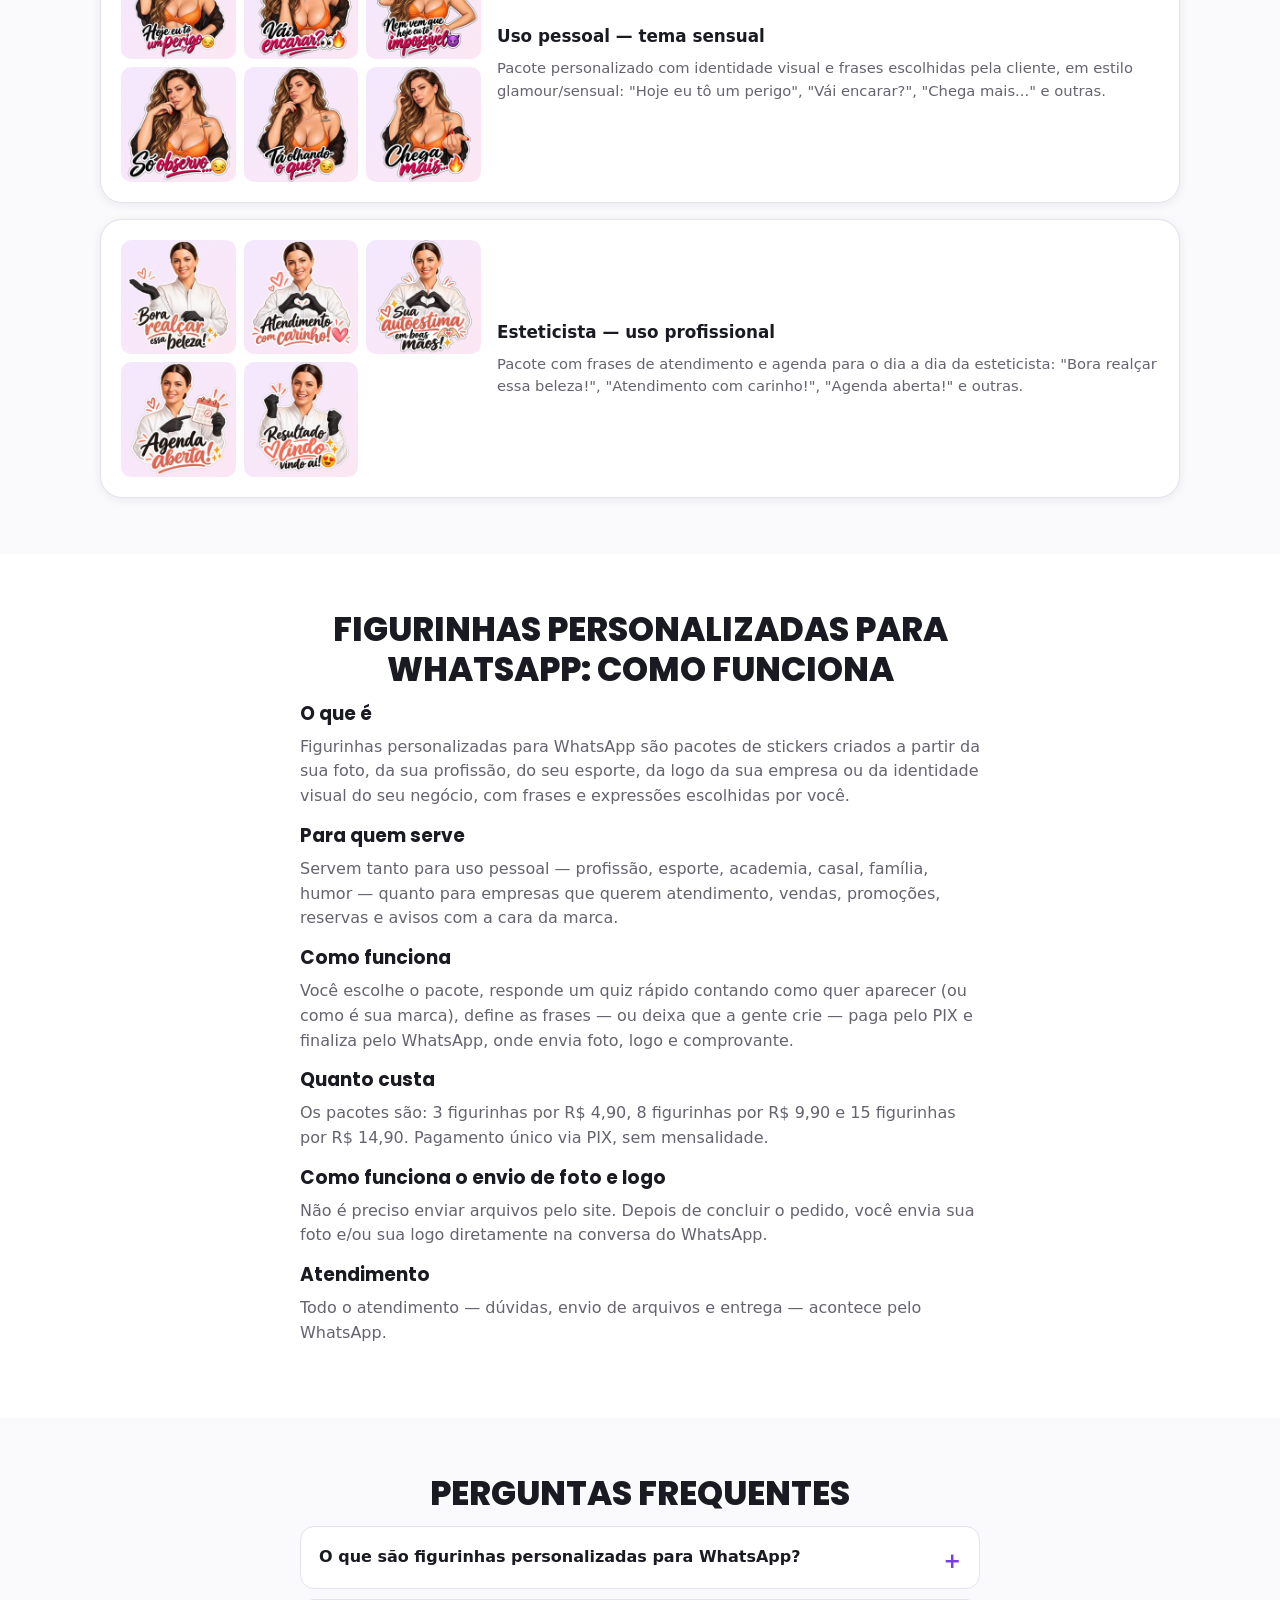
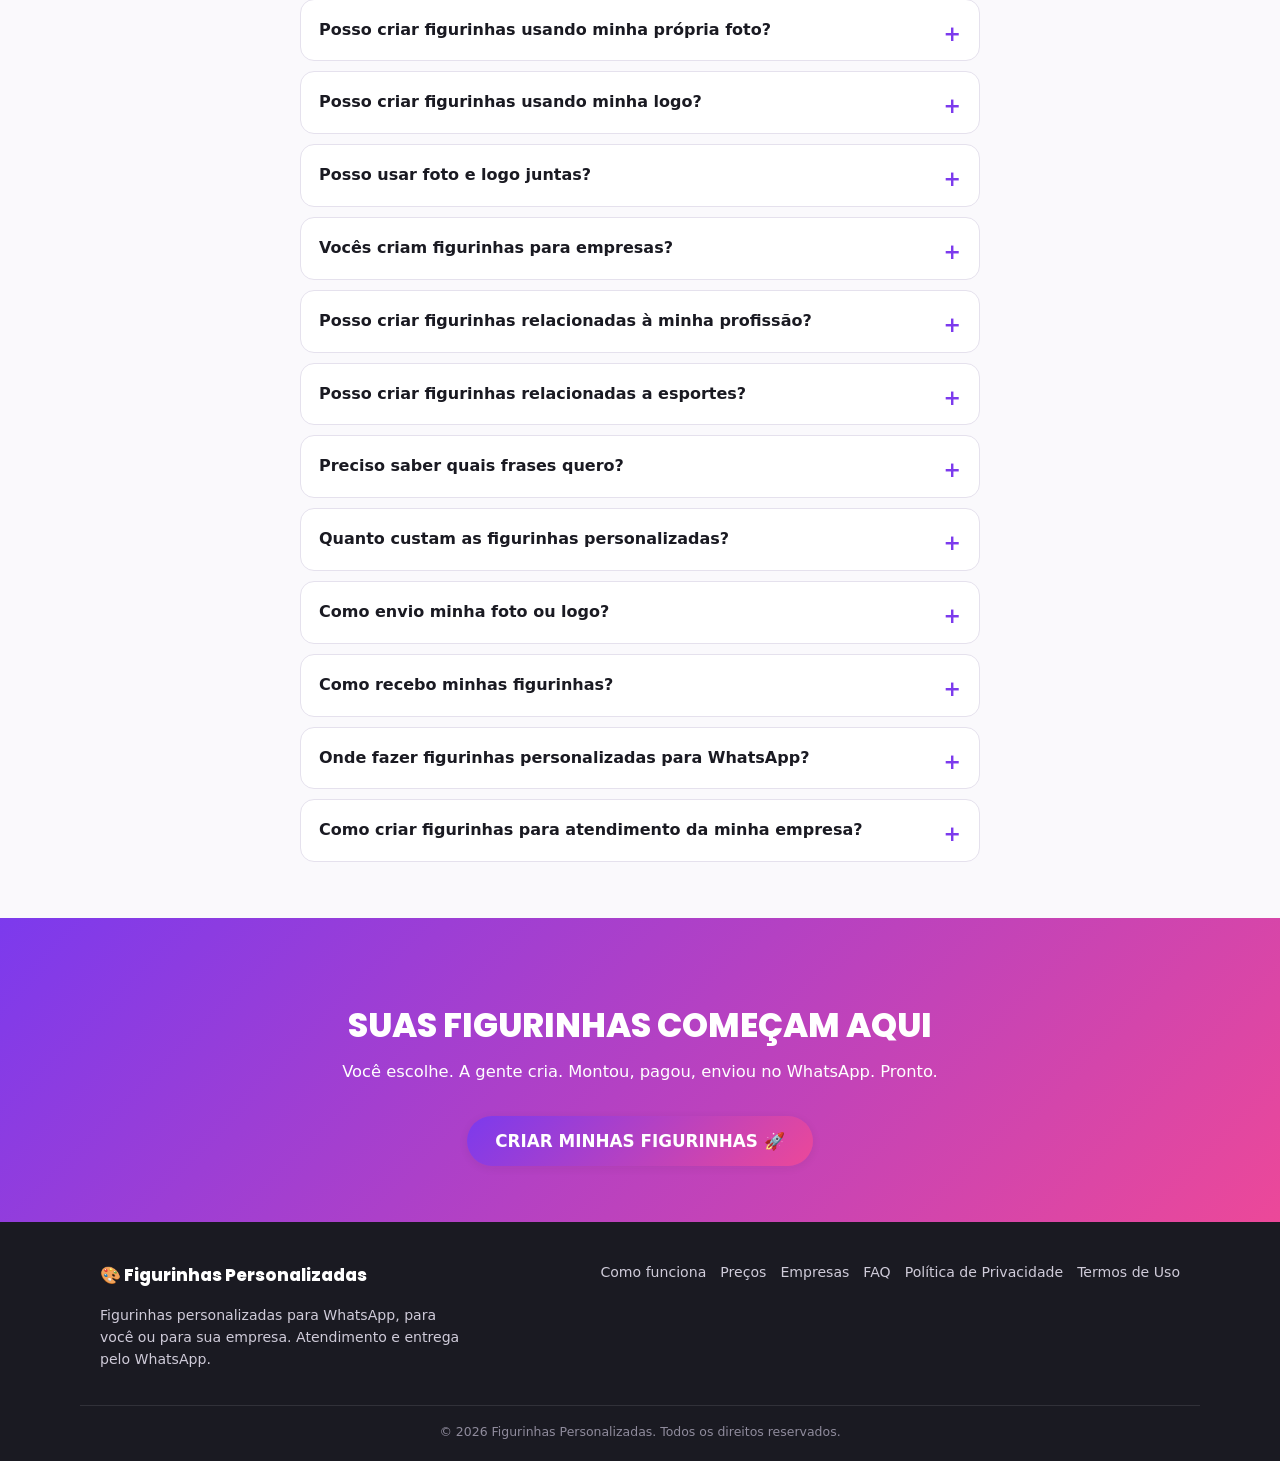
==== commit 077c29cd: "Adiciona terceiro caso real em Casos Reais: esteticista Galeria com 5 figurinhas de um pacote profis" ====
--- a/index.html
+++ b/index.html
@@ -430,9 +430,18 @@
               <p class="case-desc">Pacote personalizado com identidade visual e frases escolhidas pela cliente, em estilo glamour/sensual: "Hoje eu tô um perigo", "Vái encarar?", "Chega mais..." e outras.</p>
             </div>
           </div>
-          <div class="case-card case-card--empty">
-            <span class="case-placeholder-icon">🖼️</span>
-            <p>Case em breve</p>
+          <div class="case-card case-card--real">
+            <div class="case-gallery">
+              <img src="/assets/images/casos/esteticista-glow/01-bora-realcar-essa-beleza.webp" alt="Figurinha de esteticista com a frase Bora realçar essa beleza" loading="lazy" width="500" height="500">
+              <img src="/assets/images/casos/esteticista-glow/02-atendimento-com-carinho.webp" alt="Figurinha de esteticista com a frase Atendimento com carinho" loading="lazy" width="500" height="500">
+              <img src="/assets/images/casos/esteticista-glow/03-sua-autoestima-em-boas-maos.webp" alt="Figurinha de esteticista com a frase Sua autoestima em boas mãos" loading="lazy" width="500" height="500">
+              <img src="/assets/images/casos/esteticista-glow/04-agenda-aberta.webp" alt="Figurinha de esteticista com a frase Agenda aberta" loading="lazy" width="500" height="500">
+              <img src="/assets/images/casos/esteticista-glow/05-resultado-lindo-vindo-ai.webp" alt="Figurinha de esteticista com a frase Resultado lindo vindo aí" loading="lazy" width="500" height="500">
+            </div>
+            <div class="case-info">
+              <span class="case-segment">Esteticista — uso profissional</span>
+              <p class="case-desc">Pacote com frases de atendimento e agenda para o dia a dia da esteticista: "Bora realçar essa beleza!", "Atendimento com carinho!", "Agenda aberta!" e outras.</p>
+            </div>
           </div>
         </div>
       </div>
